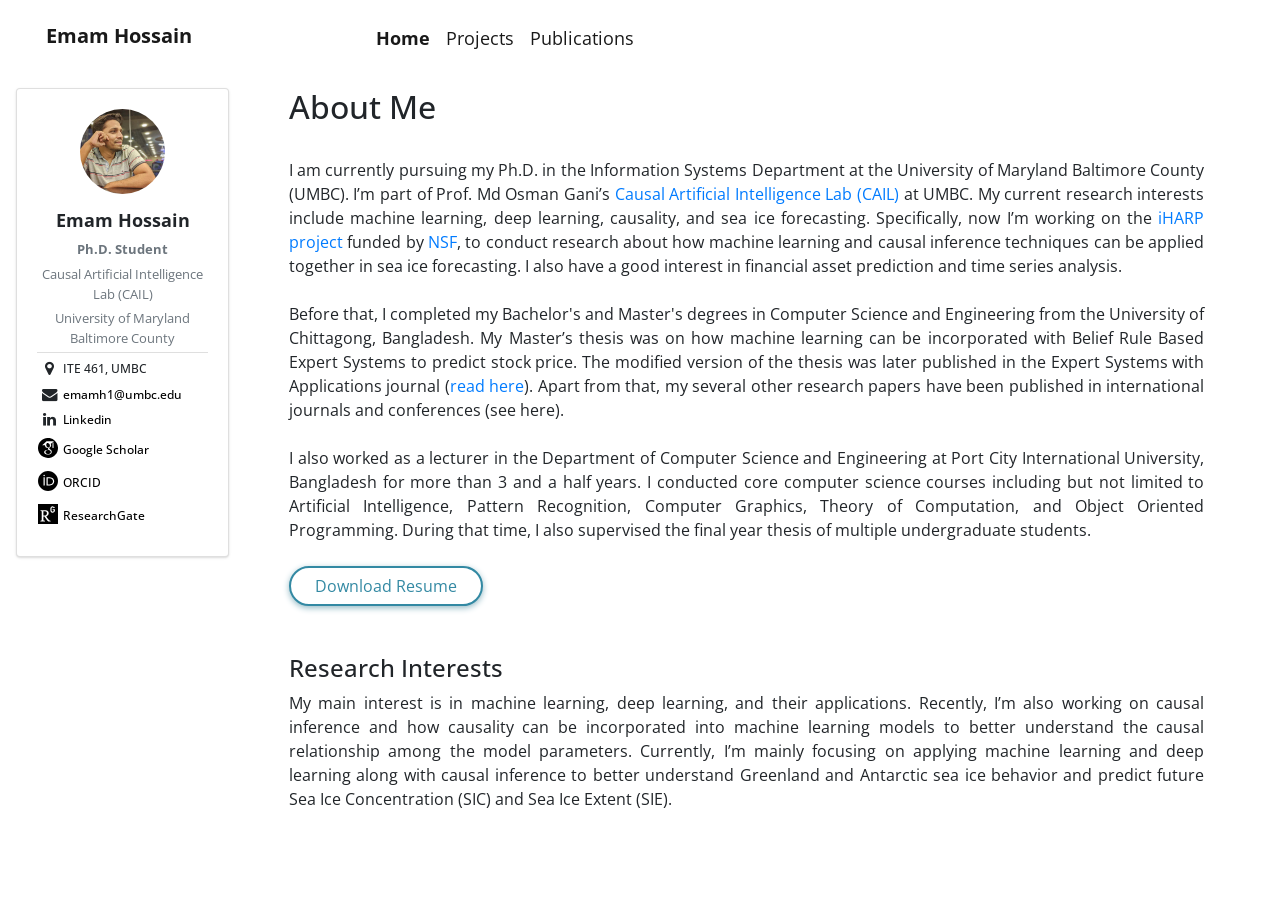
==== index.html @ f3b75d05 "Resume updated" ====
<!DOCTYPE html>
<html lang="en">
  <meta http-equiv="content-type" content="text/html;charset=UTF-8" />
  <head>
    <title>Home | Emam Hossain</title>
    <meta http-equiv="Content-Type" content="text/html; charset=UTF-8">
	<meta name="title" content="Profile of Emam Hossain">
	<meta name="description" content="Ph.D. Student at University of Maryland Baltimore County">
    <meta name="keywords" content="Emam, Hossain, Fahad">
    <meta content="width=device-width, initial-scale=1.0, maximum-scale=1.0, user-scalable=0" name="viewport">
	<meta property="og:title"              content="Home | Portfolio of Emam Hossain" />
	<meta property="og:description"        content="Ph.D. Student at University of Maryland Baltimore County" />
	<meta property="og:image"              content="./img/fahad.jpg" />
	<link href="./img/fahad.jpg" rel="icon">
	<link href="./img/fahad.jpg" rel="apple-touch-icon">
    <meta name="viewport" content="width=device-width">
	<link href="https://fonts.googleapis.com/css?family=Open+Sans:300,300i,400,400i,600,600i,700,700i|Raleway:300,300i,400,400i,500,500i,600,600i,700,700i|Poppins:300,300i,400,400i,500,500i,600,600i,700,700i" rel="stylesheet">
	<link rel="stylesheet" href="https://cdnjs.cloudflare.com/ajax/libs/font-awesome/4.7.0/css/font-awesome.min.css">

	<style type="text/css">
        body {
          margin-top: 20px;
          color: #1a202c;
          text-align: left;
        }
		::-webkit-scrollbar{width:6px}::-webkit-scrollbar-track{background:#f1f1f1}::-webkit-scrollbar-thumb{background:linear-gradient(to bottom,#08b38d,#3869a8);border-radius:3px}
        .main-body {
          /*padding: 8px;*/
        }
		*{
			font-family:'Open Sans', sans-serif;
		}
        .card {
          box-shadow: 0 1px 3px 0 rgba(0, 0, 0, .1), 0 1px 2px 0 rgba(0, 0, 0, .06);
        }

        .card {
          position: relative;
          display: flex;
          flex-direction: column;
          min-width: 0;
          word-wrap: break-word;
          background-color: #fff;
          background-clip: border-box;
          border: 0 solid rgba(0, 0, 0, .125);
          border-radius: .25rem;
        }

        .card-body {
          flex: 1 1 auto;
          min-height: 1px;
          padding: 1rem;
        }

        .gutters-sm {
          margin-right: -8px;
          margin-left: -8px;
        }

        .gutters-sm>.col,
        .gutters-sm>[class*=col-] {
          padding-right: 8px;
          padding-left: 8px;
        }

        .mb-3,
        .my-3 {
          margin-bottom: 1rem !important;
        }

        .bg-gray-300 {
          background-color: #e2e8f0;
        }

        .h-100 {
          height: 100% !important;
        }

        .shadow-none {
          box-shadow: none !important;
        }
		
		.avatar_image{
			width:50%;
		}
		.the_title{
			font-size:0.9em;
		}
		.list-group-item{
			padding: 0.4rem 0rem !important;
		}
		.linkedin_{
			margin-left:-5px;
		}
		.e_description{
			width:90%;
			margin-left:5%;
			text-align:justify;
		}
		.loader_holder{
			margin-top:100px;
			text-align:center;
		}
		.loader_holder img{
			width:140px;
			display:inline;
		}
		.navbar-light .navbar-nav .active>.nav-link, .navbar-light .navbar-nav .nav-link.active, .navbar-light .navbar-nav .nav-link.show, .navbar-light .navbar-nav .show>.nav-link{
			font-size:1.15em;
		}
		.hidden_content{
			display:none;
		}
		
		.e_title{
			font-size:1.34em;
			text-align:center;
			margin-top:12px;
		}
		.e_position{
			color:rgb(150,150,150);
			font-size:1.08em;
			text-align:center;
			margin-top:5px;
		}
		.e_place{
			font-size:1.12em;
			text-align:center;
			margin-top:5px;
		}
		#header{
			box-shadow:1px 0px 5px 0px #b7bfca;
			background:white;
		}
		.er_title{
			font-size:1.26em;
			font-weight:bold;
		}
		.point_title{
			font-size:1.8em !important;
		}
		.er_description{
			color:black;
			text-align:justify;
			margin-top:20px;
		}
		.pub_title{
			font-size:1.25em;
		}	
		.pub_description{
			font-size:1.05em;
			text-align:justify;
		}
		.is_bold{
			font-weight:bold;
		}
		#top_menu{
			background:white;
			padding-top:8px;
			z-index:99999;
		}
		#main_card_parent{
			padding:0px 16px;
		}
		.h5, h5{
			font-size:1.1rem !important;
		}
		.h6, h6{
			font-size:0.78rem !important;
		}
		.the_title {
			font-size:0.84em;
		}
		.download_button{
			color: #3389a3;
			background: white;
			border-radius: 20px !important;
			border: solid 2px #3389a3 !important;
			padding: 6px 24px !important;
			box-shadow: 0px 2px 6px 0px #94bac5 !important;
		}
		ol>li{
			font-size:1.06em;
			padding-left:20px;
		}
		ol>li::marker{
			font-size:1.2em;
			font-weight:bold;
		}
		ol>li a{
			font-style:italic;
		}
		/*
			screen
		*/
		@media only screen and (min-width: 992px) {
			.changable{
				width:1px;
				overflow-x:hidden;
				opacity:0;
			}
		}
		@media only screen and (max-width: 991px) {
			.bg_light{
				background-color: #f8f9fa !important;
			}
			.left_menu{
				display:none;
			}	
			.loader_holder{
				margin-top:10px;
			}
			.top_menu{
				z-index:1;
			}
		}
      </style>
	  <link rel="stylesheet" href="https://cdn.jsdelivr.net/npm/bootstrap@4.1.3/dist/css/bootstrap.min.css" integrity="sha384-MCw98/SFnGE8fJT3GXwEOngsV7Zt27NXFoaoApmYm81iuXoPkFOJwJ8ERdknLPMO" crossorigin="anonymous">
      <script src="https://cdn.jsdelivr.net/npm/bootstrap@4.1.3/dist/js/bootstrap.min.js" integrity="sha384-ChfqqxuZUCnJSK3+MXmPNIyE6ZbWh2IMqE241rYiqJxyMiZ6OW/JmZQ5stwEULTy" crossorigin="anonymous"></script>
  </head>
  <body>
    <div id="snippetContent">
      <div class="container-fluid">
        <div class="main-body">
			<div id="top_menu" class="row">
				<div class="col-lg-3 col-md-12 col-sm-12 left_menu">
					<nav class="navbar navbar-expand-lg navbar-light bg_light">
						<div class="container-fluid">
							<a class="navbar-brand menu_link" data-link="home" href="/"><strong>Emam Hossain</strong></a>
						</div>
					</nav>
				</div>
				<div class="col-lg-9 col-md-12 col-sm-12">
					<nav class="navbar navbar-expand-lg navbar-light bg_light">
					  <a class="navbar-brand changable menu_link" data-link="home" href="/" style="font-weight:bold;">Emam Hossain</a>
					  <button id="menu_button" class="navbar-toggler" type="button" data-toggle="collapse" data-target="#navbarNavAltMarkup" aria-controls="navbarNavAltMarkup" aria-expanded="false" aria-label="Toggle navigation">
						<span class="navbar-toggler-icon"></span>
					  </button>
					  <div class="collapse navbar-collapse" id="navbarNavAltMarkup">
						<div class="navbar-nav">
						  <a class="nav-item nav-link active menu_link home_menu" data-link="home" href="/">Home <span class="sr-only">(current)</span></a>
						  <a class="nav-item nav-link active menu_link research_menu" data-link="projects" href="./projects">Projects</a>
						  <a class="nav-item nav-link active menu_link publication_menu" data-link="publications" href="./publications">Publications</a>
						</div>
					  </div>
					</nav>
				</div>
			</div>
			<div id="extra_menu" class="row gutters-sm">
				<div class="col-lg-12 col-md-12 col-sm-12">
					<br/>
				</div>
			</div>
          <div class="row gutters-sm">
            <div id="main_card_parent" class="col-lg-2 col-md-4 col-sm-12">
              <div id="main_card" class="card">
                <div class="card-body">
                  <div class="d-flex flex-column align-items-center text-center">
                    <img src="./img/fahad.jpg" alt="Admin" class="avatar_image rounded-circle">
                    <div class="mt-3">
                      <h5 style="font-weight:bold;">Emam Hossain</h5>
                      <p class="text-secondary mb-1 the_title" style="font-weight:bold;">Ph.D. Student</p>
                      <p class="text-secondary mb-1 the_title">Causal Artificial Intelligence Lab (CAIL)</p>
                      <p class="text-secondary mb-1 the_title">University of Maryland Baltimore County</</p>
                    </div>
                  </div>
				  <ul class="list-group list-group-flush">
                  <li class="list-group-item d-flex justify-content-between align-items-center flex-wrap">
                    <h6 class="mb-0">
						<table style="width:100%;">
							<tbody>
								<tr>
									<td style="text-align:center;">
										<i class="fa fa-map-marker" style="font-size: 1.24em;margin-left: 2px"></i> 
									</td>
									<td style="padding-left:4px;">
										ITE 461, UMBC
									</td>
								</tr>
								<tr>
									<td style="text-align:center;padding-top:8px;">
										<i class="fa fa-envelope" style="font-size: 1.24em;margin-left: 2px"></i> 
									</td>
									<td style="padding-left:4px;padding-top:8px;">
										<a href="mailto:emamh1@umbc.edu" target="_blank" style="color:black;margin:0px;padding:0px;">
											emamh1@umbc.edu
										</a>
									</td>
								</tr>
								<tr>
									<td style="text-align:center;padding-top:8px;">
										<i class="fa fa-linkedin" style="font-size: 1.24em;margin-left: 2px"></i> 
									</td>
									<td style="padding-left:4px;padding-top:8px;">
										<a href="https://www.linkedin.com/in/hossainemam" target="_blank" style="color:black;margin:0px;padding:0px;">
											Linkedin
										</a>
									</td>
								</tr>
								<tr>
									<td style="text-align:center;padding-top:8px;">
										<svg version="1.0" xmlns="http://www.w3.org/2000/svg"
										 width="20px" height="20px" viewBox="0 0 2071.000000 2071.000000"
										 preserveAspectRatio="xMidYMid meet">
										<g transform="translate(0.000000,2071.000000) scale(0.100000,-0.100000)"
										fill="#000000" stroke="none">
										<path d="M9755 20699 c-2377 -147 -4522 -1038 -6305 -2617 -212 -188 -634
										-610 -822 -822 -1592 -1798 -2489 -3975 -2619 -6358 -15 -285 -6 -1091 15
										-1347 54 -634 141 -1164 286 -1743 713 -2839 2627 -5266 5235 -6634 1822 -956
										3881 -1342 5955 -1117 1540 167 3035 688 4360 1518 458 287 908 624 1350 1010
										200 174 737 711 911 911 632 723 1106 1430 1519 2265 230 466 383 835 540
										1305 447 1336 614 2751 494 4180 -223 2670 -1491 5159 -3534 6935 -1214 1056
										-2686 1824 -4242 2215 -579 145 -1105 232 -1743 286 -220 19 -1169 28 -1400
										13z m6765 -3453 c0 -2 -96 -91 -212 -197 -299 -273 -529 -504 -556 -559 -44
										-92 -51 -258 -21 -504 13 -105 19 -124 96 -291 82 -177 158 -403 184 -553 28
										-154 29 -446 4 -732 -25 -280 -24 -592 3 -965 56 -765 76 -1308 76 -2090 1
										-614 -1 -676 -17 -748 -37 -155 -112 -263 -216 -310 -58 -26 -181 -32 -384
										-19 -188 13 -235 33 -303 125 -78 105 -132 229 -149 341 -39 244 -37 1043 4
										1796 44 801 53 1071 61 1805 11 975 6 939 159 1258 111 229 124 269 129 399 3
										89 1 119 -17 176 -11 38 -27 75 -35 81 -14 11 -234 -153 -1281 -957 -689 -529
										-755 -584 -788 -655 -22 -45 -22 -137 -1 -207 8 -29 47 -125 86 -214 185 -424
										246 -679 255 -1073 6 -237 -4 -372 -38 -553 -46 -236 -155 -496 -286 -680
										-133 -185 -398 -437 -712 -674 -396 -301 -578 -490 -694 -721 -87 -175 -117
										-394 -82 -601 20 -117 39 -172 91 -274 60 -116 115 -181 290 -346 133 -125
										166 -150 314 -239 473 -284 763 -509 1023 -793 573 -626 803 -1388 666 -2210
										-153 -920 -798 -1635 -1884 -2087 -462 -192 -1014 -337 -1550 -405 -154 -20
										-199 -22 -480 -17 -1422 27 -2604 394 -3239 1007 -394 381 -588 803 -626 1360
										-58 876 421 1567 1422 2050 699 336 1627 562 2688 655 96 8 205 15 242 15 37
										0 69 3 72 8 2 4 -25 43 -62 87 -324 394 -443 873 -341 1367 17 83 56 212 94
										310 6 15 -2 16 -82 11 -107 -7 -489 12 -657 33 -537 65 -1005 225 -1366 467
										-152 102 -238 174 -381 316 -248 249 -418 506 -554 840 -135 332 -225 760
										-225 1072 l0 89 -1450 2 -1450 3 2262 2003 2262 2002 3828 0 c2105 0 3828 -2
										3828 -4z"/>
										<path d="M9835 15513 c-225 -29 -458 -123 -635 -257 -523 -393 -761 -1181
										-619 -2046 180 -1094 923 -2062 1803 -2352 305 -100 646 -106 921 -16 561 183
										937 718 1026 1463 15 127 15 458 0 595 -72 645 -328 1256 -737 1755 -100 123
										-319 338 -434 427 -298 230 -618 375 -935 423 -90 13 -312 18 -390 8z"/>
										<path d="M10065 8219 c-527 -47 -1044 -221 -1447 -488 -455 -302 -749 -703
										-847 -1153 -248 -1147 805 -2239 2359 -2444 163 -21 613 -30 780 -15 348 32
										655 102 945 217 799 317 1316 905 1396 1584 15 132 6 351 -20 482 -180 894
										-1113 1621 -2301 1792 -246 35 -619 46 -865 25z"/>
										</g>
										</svg>
 
									</td>
									<td style="padding-left:4px;padding-top:8px;">
										<a href="https://scholar.google.com/citations?user=ZDVEJJMAAAAJ&hl=en" target="_blank" style="color:black;margin:0px;padding:0px;">
											Google Scholar
										</a>
									</td>
								</tr>
								<tr>
									<td style="text-align:center;padding-top:8px;">
										<svg version="1.1" id="Layer_1" xmlns="http://www.w3.org/2000/svg" xmlns:xlink="http://www.w3.org/1999/xlink" x="0px" y="0px"
											 viewBox="0 0 256 256" style="enable-background:new 0 0 256 256;" xml:space="preserve">
										<style type="text/css">
											.st0{fill:#000000;}
											.st1{fill:#FFFFFF;}
										</style>
										<path class="st0" d="M256,128c0,70.7-57.3,128-128,128C57.3,256,0,198.7,0,128C0,57.3,57.3,0,128,0C198.7,0,256,57.3,256,128z"/>
										<g>
											<path class="st1" d="M86.3,186.2H70.9V79.1h15.4v48.4V186.2z"/>
											<path class="st1" d="M108.9,79.1h41.6c39.6,0,57,28.3,57,53.6c0,27.5-21.5,53.6-56.8,53.6h-41.8V79.1z M124.3,172.4h24.5
												c34.9,0,42.9-26.5,42.9-39.7c0-21.5-13.7-39.7-43.7-39.7h-23.7V172.4z"/>
											<path class="st1" d="M88.7,56.8c0,5.5-4.5,10.1-10.1,10.1c-5.6,0-10.1-4.6-10.1-10.1c0-5.6,4.5-10.1,10.1-10.1
												C84.2,46.7,88.7,51.3,88.7,56.8z"/>
										</g>
										</svg>
									</td>
									<td style="padding-left:4px;padding-top:8px;">
										<a href="https://orcid.org/0000-0002-6422-1895" target="_blank" style="color:black;margin:0px;padding:0px;">
											ORCID
										</a>
									</td>
								</tr>
								<tr>
									<td style="text-align:center;padding-top:8px;">
										<svg version="1.0" xmlns="http://www.w3.org/2000/svg"
										 width="20px" height="20px" viewBox="0 0 800.000000 800.000000"
										 preserveAspectRatio="xMidYMid meet">

										<g transform="translate(0.000000,800.000000) scale(0.100000,-0.100000)"
										fill="#000000" stroke="none">
										<path d="M0 4000 l0 -4000 4000 0 4000 0 0 4000 0 4000 -4000 0 -4000 0 0
										-4000z m5997 3050 c171 -23 322 -80 442 -167 105 -76 245 -255 274 -349 13
										-41 -9 -78 -56 -99 -18 -7 -53 -23 -78 -34 -85 -37 -164 -64 -202 -68 -44 -6
										-58 7 -110 97 -85 150 -212 220 -401 220 -108 0 -152 -12 -234 -63 -104 -65
										-174 -171 -203 -307 -20 -94 -20 -897 0 -990 22 -101 61 -179 118 -232 47 -44
										125 -88 155 -88 8 0 20 -6 26 -12 17 -17 259 -18 293 -2 13 7 49 24 80 38 68
										31 132 98 164 169 31 67 65 225 65 299 l0 58 -207 0 c-224 1 -233 3 -253 54
										-5 15 -10 86 -10 157 l0 131 29 29 29 29 399 0 c219 0 408 -3 421 -6 45 -12
										52 -47 52 -257 0 -340 -32 -533 -115 -702 -86 -175 -254 -323 -430 -380 -28
										-9 -59 -20 -70 -24 -87 -37 -406 -50 -530 -22 -319 72 -538 273 -633 581 -46
										150 -57 280 -57 670 0 354 5 441 37 595 30 148 112 310 210 416 180 193 501
										298 795 259z m-2852 -1518 c235 -36 420 -98 594 -201 301 -179 466 -430 526
										-801 85 -531 -226 -1090 -756 -1356 -37 -19 -74 -34 -83 -34 -9 0 -16 -4 -16
										-10 0 -5 -8 -10 -18 -10 -28 0 -72 -23 -72 -38 0 -16 27 -65 129 -234 45 -75
										266 -411 288 -438 7 -8 27 -36 45 -62 202 -288 456 -598 623 -761 129 -127
										352 -267 425 -267 10 0 21 -4 24 -9 3 -5 38 -12 77 -16 58 -6 74 -12 95 -33
										22 -24 24 -35 24 -119 0 -81 -3 -95 -22 -117 -24 -27 -94 -50 -203 -68 -69
										-11 -366 -3 -410 11 -16 5 -68 19 -114 31 -46 11 -100 28 -120 37 -247 111
										-338 176 -491 353 -30 35 -60 68 -65 74 -14 15 -156 201 -175 230 -8 12 -29
										40 -46 62 -51 64 -349 512 -429 645 -163 270 -270 450 -305 512 l-44 77 -141
										0 c-78 0 -183 3 -233 6 l-92 7 0 -661 c0 -714 3 -759 54 -859 28 -55 84 -100
										143 -113 34 -8 182 -30 333 -50 113 -14 119 -24 120 -166 0 -103 -2 -112 -23
										-132 l-23 -22 -530 11 c-360 7 -639 8 -874 1 l-345 -10 -28 26 c-26 25 -27 29
										-27 134 0 94 3 111 20 128 11 11 30 22 42 24 13 3 64 12 113 21 206 38 228 45
										277 88 39 34 74 111 88 192 17 105 9 3301 -9 3368 -16 61 -67 136 -108 158
										-37 21 -92 38 -153 49 -184 32 -226 43 -253 68 -26 25 -27 29 -27 127 0 94 2
										103 24 124 l24 23 518 -1 c286 0 551 4 589 8 99 12 955 6 1040 -7z"/>
										<path d="M2198 5123 l-48 -4 0 -839 c0 -660 3 -841 13 -847 22 -14 573 -17
										662 -3 272 43 496 182 619 385 93 153 133 332 123 546 -12 239 -77 401 -216
										539 -124 122 -288 194 -506 220 -68 8 -551 10 -647 3z"/>
										</g>
										</svg>

									</td>
									<td style="padding-left:4px;padding-top:8px;">
										<a href="https://www.researchgate.net/profile/Emam-Hossain-2" target="_blank" style="color:black;margin:0px;padding:0px;">
											ResearchGate
										</a>
									</td>
								</tr>
							</tbody>
						</table>
                    </h6>
                  </li>
                </ul>
                </div>
              </div>
            </div>
            <div class="col-lg-10 col-md-8 col-sm-12 content_holder">
				<div class="e_description">
					<div class="container" data-aos="fade-up">
						<div class="section-title">
							<h2>About Me</h2>
						</div>
						<br/>
						I am currently pursuing my Ph.D. in the Information Systems Department at the University of Maryland Baltimore County (UMBC). I’m part of Prof. Md Osman Gani’s <a href="https://mogani.umbc.edu" target="_blank">Causal Artificial Intelligence Lab (CAIL)</a> at UMBC. My current research interests include machine learning, deep learning, causality, and sea ice forecasting. Specifically, now I’m working on the <a href="https://www.nsf.gov/awardsearch/showAward?AWD_ID=2118285&HistoricalAwards=false" target="_blanl">iHARP project</a> funded by <a href="https://www.nsf.gov" target="_blank">NSF</a>, to conduct research about how machine learning and causal inference techniques can be applied together in sea ice forecasting. I also have a good interest in financial asset prediction and time series analysis.
						<br/><br/>
						Before that, I completed my Bachelor's and Master's degrees in Computer Science and Engineering from the University of Chittagong, Bangladesh. My Master’s thesis was on how machine learning can be incorporated with Belief Rule Based Expert Systems to predict stock price. The modified version of the thesis was later published in the Expert Systems with Applications journal (<a href="https://www.sciencedirect.com/science/article/abs/pii/S0957417422009940" target="_blank">read here</a>). Apart from that, my several other research papers have been published in international journals and conferences (see here).
						<br/><br/>
						I also worked as a lecturer in the Department of Computer Science and Engineering at Port City International University, Bangladesh for more than 3 and a half years. I conducted core computer science courses including but not limited to Artificial Intelligence, Pattern Recognition, Computer Graphics, Theory of Computation, and Object Oriented Programming. During that time, I also supervised the final year thesis of multiple undergraduate students.
						<br/><br/>
						<a href="https://drive.google.com/file/d/18T0Ty3YibmUXhwrYQM8h_Vuo-JE0-Nkl/view?usp=drive_link" target="_blank">
							<button class="btn download_button">
								Download Resume
							</button>
						</a>
						<br/><br/><br/>
						<div class="section-title">
							<h4>Research Interests</h4>
						</div>
						My main interest is in machine learning, deep learning, and their applications. Recently, I’m also working on causal inference and how causality can be incorporated into machine learning models to better understand the causal relationship among the model parameters. Currently, I’m mainly focusing on applying machine learning and deep learning along with causal inference to better understand Greenland and Antarctic sea ice behavior and predict future Sea Ice Concentration (SIC) and Sea Ice Extent (SIE).
					</div>
					<br/><br/>
					</div>
            </div>
          </div>
        </div>
      </div>
    </div>
	<div id="projects" class="hidden_content">
		<div class="e_description">
			<div class="section-title">
				<h2>Projects</h2>
			</div>
			<br/>
			<div class="section-title">
				<h4>Current Projects</h4>
			</div>
			<a href="https://iharp.umbc.edu" target="_blank">NSF iHARP</a> (May 2022 - Present):<br/>
			By carefully combining data science and polar research to encourage physics-informed, data-driven discoveries, the iHARP project focuses on increasing our knowledge of the response of polar areas to climate change and its worldwide consequences.
			iHARP project brought together domain experts from earth science, geology, environmental science, oceanic science, computer science, machine learning, and data science. As a part of the computer science and machine learning community, I’m mainly working on building predictive models based on machine learning and deep learning techniques. Later to improve these predictive models by incorporating causal inference with machine learning to understand the causal structure of the underlying model. This causal structure will help us to determine which parameters have a direct causal effect on sea ice melting and therefore, sea level rise.
			<br/><br/><br/>
			<div class="section-title">
				<h4>Previous Project</h4>
			</div>
			<a href="https://www.nsf.gov/awardsearch/showAward?AWD_ID=1956229&HistoricalAwards=false" target="_blank">NSF Caching-as-a-Service</a> (August 2021 - May 2022):<br/>
			High-performance, scalable computing system designers have consistently used caching, but since it has been implemented in so many different ways, it may be challenging to standardize and scale in cloud systems. This project develops generalized Caching-as-a-Service (CaaS), elevating the usage of caching in cloud-scale storage systems. A wide range of applications that function in both private and public clouds are supported by the CaaS project. The CaaS project uses use cases from the Cloud, Big Data, and Deep Learning computing paradigms to demonstrate these advances.
			<br/><br/>
			Specifically, I worked on identifying different cache workload types (LRU-friendly, LFU-friendly, Scan, and Churn) directly from the trace request sequence. I used FIU’s home trace data from <a href="http://iotta.snia.org/traces/block-io/414" target="_blank">SNIA</a> and developed several machine learning techniques that can successfully identify the abovementioned workload types.
			<br/><br/><br/>
		</div>
	</div>
    <script src="./js/main.js" type="text/javascript"></script>
	<script src="https://code.jquery.com/jquery-3.6.0.min.js"></script>
	<script>
		
		$(document).ready(function(){
			
			function setContent(pageName){
				$(".menu_link").removeClass("is_bold");
				
				if(pageName.toLowerCase().indexOf("projects")!=-1){
					//$(".content_holder").html($("#projects").html());
					$(".research_menu").addClass("is_bold");
					//window.history.pushState(null,null,"/projects");
				}else if(pageName.toLowerCase().indexOf("publications")!=-1){
					//$(".content_holder").html($("#publications").html());
					$(".publication_menu").addClass("is_bold");
					//window.history.pushState(null,null,"/publications");
				}else{
					//$(".content_holder").html($("#home").html());
					$(".home_menu").addClass("is_bold");
					//window.history.pushState(null,null,"./");
				}
			}
			
			function setFixed(){
				
				$("#top_menu").css({
					"position":"relative",
					"width":"auto"
				});
				
				var top_menu_height = $("#top_menu").outerHeight();
				
				$("#top_menu").css({
					"position":"fixed",
					"width":"100%"
				});
				
				$("#extra_menu").height(top_menu_height+20);
				
				if(window.innerWidth>991){
					
					$("#main_card").css({
						"width":"100%",
						"position":"relative",
						"top":"0px"
					});
					$("#main_card").css({
						"width":$("#main_card_parent").innerWidth(),
						"position":"fixed",
						"top":$("#main_card").offset().top
					});
				}else{
					$("#main_card").css({
						"width":"100%",
						"position":"relative",
						"top":"0px"
					});
				}
			}
			
			var the_page =  $.trim(window.location.pathname);
			setContent(the_page);
			
			setFixed();
			
			$("body, html").animate({
				"scrollTop":0
			});
			
			$(window).resize(function(){
				setFixed();
			});
			
			$(".menu_link").click(function(e){
				//e.preventDefault();
				the_page = $.trim($(this).data("link"));
				//setContent(the_page);
				if(window.innerWidth<=991){
					if(the_page.toLowerCase().indexOf("home")!=-1){
						$("body, html").animate({
							"scrollTop":0
						});
					}else{
						$("body, html").animate({
							//"scrollTop":$(".content_holder").offset().top-$("#extra_menu").outerHeight()-20
						});
					}
				}
			});
			
			$("#menu_button").click(function(){
				$("#navbarNavAltMarkup").slideToggle();
			});
			
		});
	
	</script>
  </body>
</html>
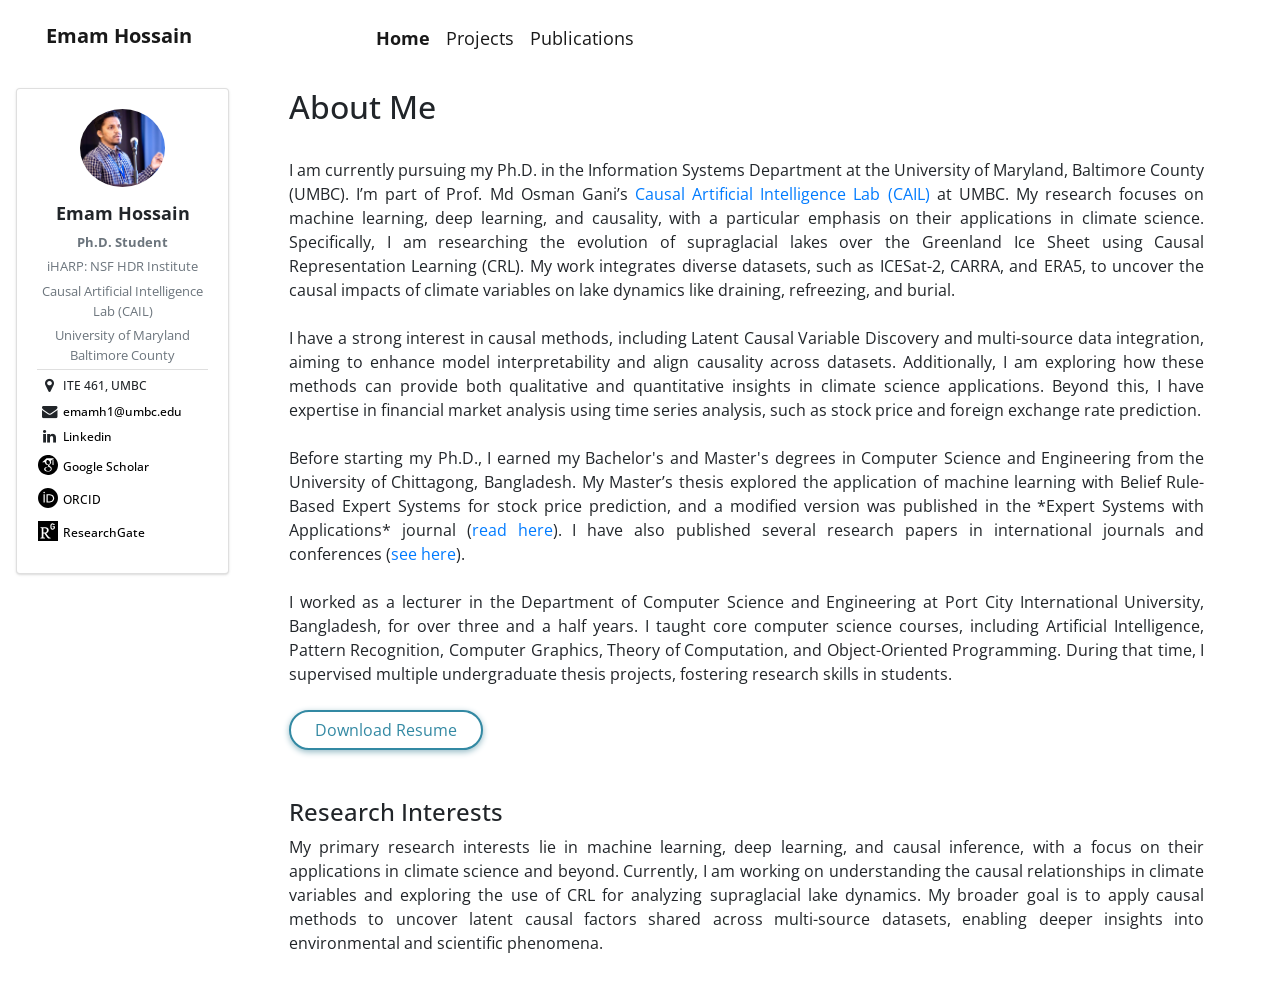
==== commit 80f83642: "Updated about me" ====
--- a/index.html
+++ b/index.html
@@ -2,13 +2,13 @@
 <html lang="en">
   <meta http-equiv="content-type" content="text/html;charset=UTF-8" />
   <head>
-    <title>Home | Emam Hossain</title>
+    <title>Welcome | Emam Hossain</title>
     <meta http-equiv="Content-Type" content="text/html; charset=UTF-8">
 	<meta name="title" content="Profile of Emam Hossain">
 	<meta name="description" content="Ph.D. Student at University of Maryland Baltimore County">
     <meta name="keywords" content="Emam, Hossain, Fahad">
     <meta content="width=device-width, initial-scale=1.0, maximum-scale=1.0, user-scalable=0" name="viewport">
-	<meta property="og:title"              content="Home | Portfolio of Emam Hossain" />
+	<meta property="og:title"              content="Welcome | Portfolio of Emam Hossain" />
 	<meta property="og:description"        content="Ph.D. Student at University of Maryland Baltimore County" />
 	<meta property="og:image"              content="./img/fahad.jpg" />
 	<link href="./img/fahad.jpg" rel="icon">
@@ -260,6 +260,7 @@
                     <div class="mt-3">
                       <h5 style="font-weight:bold;">Emam Hossain</h5>
                       <p class="text-secondary mb-1 the_title" style="font-weight:bold;">Ph.D. Student</p>
+                      <p class="text-secondary mb-1 the_title">iHARP: NSF HDR Institute</p>			    
                       <p class="text-secondary mb-1 the_title">Causal Artificial Intelligence Lab (CAIL)</p>
                       <p class="text-secondary mb-1 the_title">University of Maryland Baltimore County</</p>
                     </div>
@@ -431,7 +432,7 @@
             </div>
             <div class="col-lg-10 col-md-8 col-sm-12 content_holder">
 				<div class="e_description">
-					<div class="container" data-aos="fade-up">
+<!-- 					<div class="container" data-aos="fade-up">
 						<div class="section-title">
 							<h2>About Me</h2>
 						</div>
@@ -452,7 +453,37 @@
 							<h4>Research Interests</h4>
 						</div>
 						My main interest is in machine learning, deep learning, and their applications. Recently, I’m also working on causal inference and how causality can be incorporated into machine learning models to better understand the causal relationship among the model parameters. Currently, I’m mainly focusing on applying machine learning and deep learning along with causal inference to better understand Greenland and Antarctic sea ice behavior and predict future Sea Ice Concentration (SIC) and Sea Ice Extent (SIE).
+					</div> -->
+
+					<div class="container" data-aos="fade-up">
+					    <div class="section-title">
+					        <h2>About Me</h2>
+					    </div>
+					    <br/>
+					    I am currently pursuing my Ph.D. in the Information Systems Department at the University of Maryland, Baltimore County (UMBC). I’m part of Prof. Md Osman Gani’s <a href="https://mogani.umbc.edu" target="_blank">Causal Artificial Intelligence Lab (CAIL)</a> at UMBC. My research focuses on machine learning, deep learning, and causality, with a particular emphasis on their applications in climate science. Specifically, I am researching the evolution of supraglacial lakes over the Greenland Ice Sheet using Causal Representation Learning (CRL). My work integrates diverse datasets, such as ICESat-2, CARRA, and ERA5, to uncover the causal impacts of climate variables on lake dynamics like draining, refreezing, and burial.
+					
+					    <br/><br/>
+					    I have a strong interest in causal methods, including Latent Causal Variable Discovery and multi-source data integration, aiming to enhance model interpretability and align causality across datasets. Additionally, I am exploring how these methods can provide both qualitative and quantitative insights in climate science applications. Beyond this, I have expertise in financial market analysis using time series analysis, such as stock price and foreign exchange rate prediction.
+					
+					    <br/><br/>
+					    Before starting my Ph.D., I earned my Bachelor's and Master's degrees in Computer Science and Engineering from the University of Chittagong, Bangladesh. My Master’s thesis explored the application of machine learning with Belief Rule-Based Expert Systems for stock price prediction, and a modified version was published in the *Expert Systems with Applications* journal (<a href="https://www.sciencedirect.com/science/article/abs/pii/S0957417422009940" target="_blank">read here</a>). I have also published several research papers in international journals and conferences (<a href="your-publications-link-here" target="_blank">see here</a>).
+					
+					    <br/><br/>
+					    I worked as a lecturer in the Department of Computer Science and Engineering at Port City International University, Bangladesh, for over three and a half years. I taught core computer science courses, including Artificial Intelligence, Pattern Recognition, Computer Graphics, Theory of Computation, and Object-Oriented Programming. During that time, I supervised multiple undergraduate thesis projects, fostering research skills in students.
+					
+					    <br/><br/>
+					    <a href="https://drive.google.com/file/d/18T0Ty3YibmUXhwrYQM8h_Vuo-JE0-Nkl/view?usp=drive_link" target="_blank">
+					        <button class="btn download_button">
+					            Download Resume
+					        </button>
+					    </a>
+					    <br/><br/><br/>
+					    <div class="section-title">
+					        <h4>Research Interests</h4>
+					    </div>
+					    My primary research interests lie in machine learning, deep learning, and causal inference, with a focus on their applications in climate science and beyond. Currently, I am working on understanding the causal relationships in climate variables and exploring the use of CRL for analyzing supraglacial lake dynamics. My broader goal is to apply causal methods to uncover latent causal factors shared across multi-source datasets, enabling deeper insights into environmental and scientific phenomena. 
 					</div>
+
 					<br/><br/>
 					</div>
             </div>
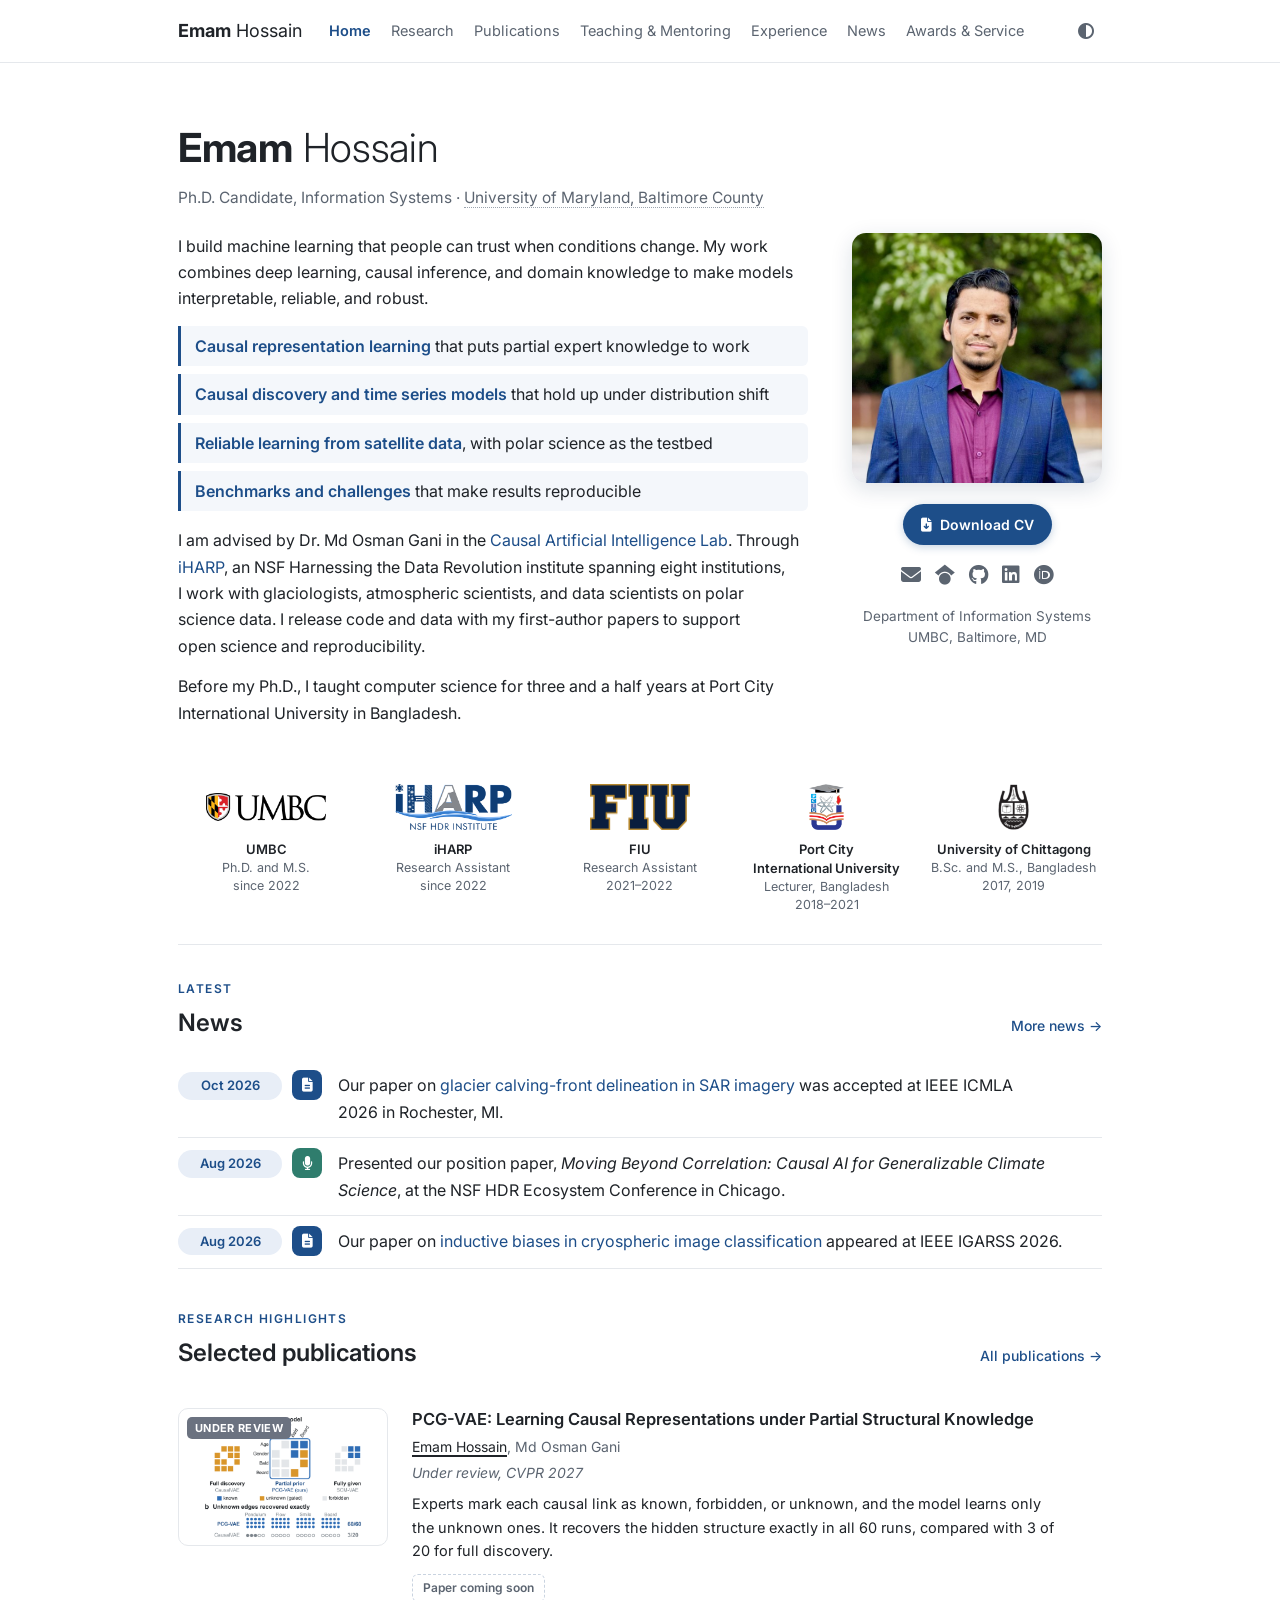
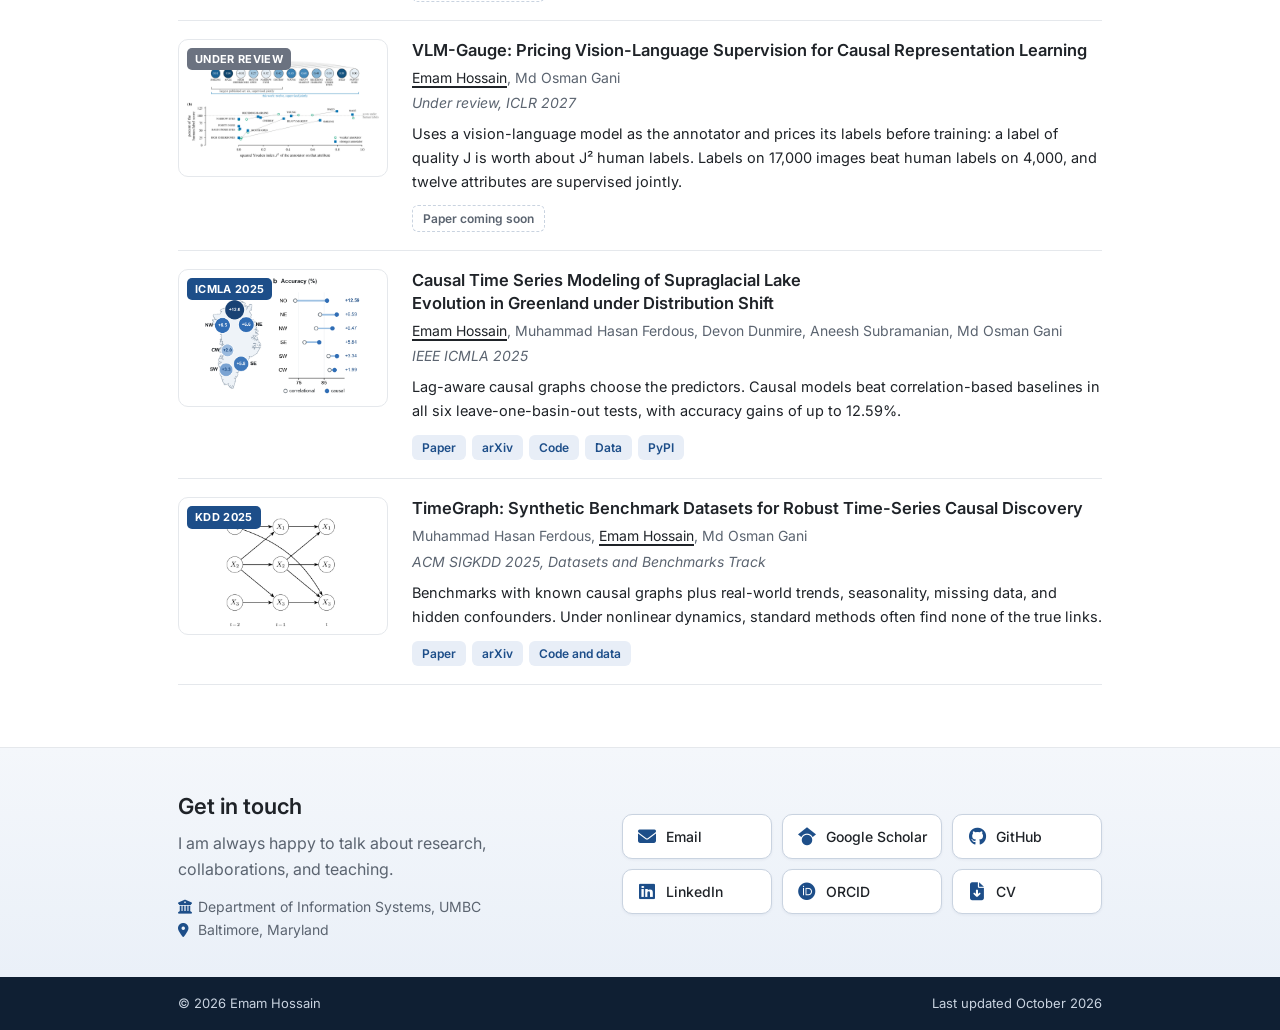
==== commit 9ab4071d: "Replace site with the redesigned academic website (October 2026) Seven pages (Home, Research, Public" ====
--- a/index.html
+++ b/index.html
@@ -1,616 +1,81 @@
-<!DOCTYPE html>
+<!doctype html>
+
 <html lang="en">
-  <meta http-equiv="content-type" content="text/html;charset=UTF-8" />
-  <head>
-    <title>Welcome | Emam Hossain</title>
-    <meta http-equiv="Content-Type" content="text/html; charset=UTF-8">
-	<meta name="title" content="Profile of Emam Hossain">
-	<meta name="description" content="Ph.D. Student at University of Maryland Baltimore County">
-    <meta name="keywords" content="Emam, Hossain, Fahad">
-    <meta content="width=device-width, initial-scale=1.0, maximum-scale=1.0, user-scalable=0" name="viewport">
-	<meta property="og:title"              content="Welcome | Portfolio of Emam Hossain" />
-	<meta property="og:description"        content="Ph.D. Student at University of Maryland Baltimore County" />
-	<meta property="og:image"              content="./img/fahad.jpg" />
-	<link href="./img/fahad.jpg" rel="icon">
-	<link href="./img/fahad.jpg" rel="apple-touch-icon">
-    <meta name="viewport" content="width=device-width">
-	<link href="https://fonts.googleapis.com/css?family=Open+Sans:300,300i,400,400i,600,600i,700,700i|Raleway:300,300i,400,400i,500,500i,600,600i,700,700i|Poppins:300,300i,400,400i,500,500i,600,600i,700,700i" rel="stylesheet">
-	<link rel="stylesheet" href="https://cdnjs.cloudflare.com/ajax/libs/font-awesome/4.7.0/css/font-awesome.min.css">
-
-	<style type="text/css">
-        body {
-          margin-top: 20px;
-          color: #1a202c;
-          text-align: left;
-        }
-		::-webkit-scrollbar{width:6px}::-webkit-scrollbar-track{background:#f1f1f1}::-webkit-scrollbar-thumb{background:linear-gradient(to bottom,#08b38d,#3869a8);border-radius:3px}
-        .main-body {
-          /*padding: 8px;*/
-        }
-		*{
-			font-family:'Open Sans', sans-serif;
-		}
-        .card {
-          box-shadow: 0 1px 3px 0 rgba(0, 0, 0, .1), 0 1px 2px 0 rgba(0, 0, 0, .06);
-        }
-
-        .card {
-          position: relative;
-          display: flex;
-          flex-direction: column;
-          min-width: 0;
-          word-wrap: break-word;
-          background-color: #fff;
-          background-clip: border-box;
-          border: 0 solid rgba(0, 0, 0, .125);
-          border-radius: .25rem;
-        }
-
-        .card-body {
-          flex: 1 1 auto;
-          min-height: 1px;
-          padding: 1rem;
-        }
-
-        .gutters-sm {
-          margin-right: -8px;
-          margin-left: -8px;
-        }
-
-        .gutters-sm>.col,
-        .gutters-sm>[class*=col-] {
-          padding-right: 8px;
-          padding-left: 8px;
-        }
-
-        .mb-3,
-        .my-3 {
-          margin-bottom: 1rem !important;
-        }
-
-        .bg-gray-300 {
-          background-color: #e2e8f0;
-        }
-
-        .h-100 {
-          height: 100% !important;
-        }
-
-        .shadow-none {
-          box-shadow: none !important;
-        }
-		
-		.avatar_image{
-			width:50%;
-		}
-		.the_title{
-			font-size:0.9em;
-		}
-		.list-group-item{
-			padding: 0.4rem 0rem !important;
-		}
-		.linkedin_{
-			margin-left:-5px;
-		}
-		.e_description{
-			width:90%;
-			margin-left:5%;
-			text-align:justify;
-		}
-		.loader_holder{
-			margin-top:100px;
-			text-align:center;
-		}
-		.loader_holder img{
-			width:140px;
-			display:inline;
-		}
-		.navbar-light .navbar-nav .active>.nav-link, .navbar-light .navbar-nav .nav-link.active, .navbar-light .navbar-nav .nav-link.show, .navbar-light .navbar-nav .show>.nav-link{
-			font-size:1.15em;
-		}
-		.hidden_content{
-			display:none;
-		}
-		
-		.e_title{
-			font-size:1.34em;
-			text-align:center;
-			margin-top:12px;
-		}
-		.e_position{
-			color:rgb(150,150,150);
-			font-size:1.08em;
-			text-align:center;
-			margin-top:5px;
-		}
-		.e_place{
-			font-size:1.12em;
-			text-align:center;
-			margin-top:5px;
-		}
-		#header{
-			box-shadow:1px 0px 5px 0px #b7bfca;
-			background:white;
-		}
-		.er_title{
-			font-size:1.26em;
-			font-weight:bold;
-		}
-		.point_title{
-			font-size:1.8em !important;
-		}
-		.er_description{
-			color:black;
-			text-align:justify;
-			margin-top:20px;
-		}
-		.pub_title{
-			font-size:1.25em;
-		}	
-		.pub_description{
-			font-size:1.05em;
-			text-align:justify;
-		}
-		.is_bold{
-			font-weight:bold;
-		}
-		#top_menu{
-			background:white;
-			padding-top:8px;
-			z-index:99999;
-		}
-		#main_card_parent{
-			padding:0px 16px;
-		}
-		.h5, h5{
-			font-size:1.1rem !important;
-		}
-		.h6, h6{
-			font-size:0.78rem !important;
-		}
-		.the_title {
-			font-size:0.84em;
-		}
-		.download_button{
-			color: #3389a3;
-			background: white;
-			border-radius: 20px !important;
-			border: solid 2px #3389a3 !important;
-			padding: 6px 24px !important;
-			box-shadow: 0px 2px 6px 0px #94bac5 !important;
-		}
-		ol>li{
-			font-size:1.06em;
-			padding-left:20px;
-		}
-		ol>li::marker{
-			font-size:1.2em;
-			font-weight:bold;
-		}
-		ol>li a{
-			font-style:italic;
-		}
-		/*
-			screen
-		*/
-		@media only screen and (min-width: 992px) {
-			.changable{
-				width:1px;
-				overflow-x:hidden;
-				opacity:0;
-			}
-		}
-		@media only screen and (max-width: 991px) {
-			.bg_light{
-				background-color: #f8f9fa !important;
-			}
-			.left_menu{
-				display:none;
-			}	
-			.loader_holder{
-				margin-top:10px;
-			}
-			.top_menu{
-				z-index:1;
-			}
-		}
-      </style>
-	  <link rel="stylesheet" href="https://cdn.jsdelivr.net/npm/bootstrap@4.1.3/dist/css/bootstrap.min.css" integrity="sha384-MCw98/SFnGE8fJT3GXwEOngsV7Zt27NXFoaoApmYm81iuXoPkFOJwJ8ERdknLPMO" crossorigin="anonymous">
-      <script src="https://cdn.jsdelivr.net/npm/bootstrap@4.1.3/dist/js/bootstrap.min.js" integrity="sha384-ChfqqxuZUCnJSK3+MXmPNIyE6ZbWh2IMqE241rYiqJxyMiZ6OW/JmZQ5stwEULTy" crossorigin="anonymous"></script>
-  </head>
-  <body>
-    <div id="snippetContent">
-      <div class="container-fluid">
-        <div class="main-body">
-			<div id="top_menu" class="row">
-				<div class="col-lg-3 col-md-12 col-sm-12 left_menu">
-					<nav class="navbar navbar-expand-lg navbar-light bg_light">
-						<div class="container-fluid">
-							<a class="navbar-brand menu_link" data-link="home" href="/"><strong>Emam Hossain</strong></a>
-						</div>
-					</nav>
-				</div>
-				<div class="col-lg-9 col-md-12 col-sm-12">
-					<nav class="navbar navbar-expand-lg navbar-light bg_light">
-					  <a class="navbar-brand changable menu_link" data-link="home" href="/" style="font-weight:bold;">Emam Hossain</a>
-					  <button id="menu_button" class="navbar-toggler" type="button" data-toggle="collapse" data-target="#navbarNavAltMarkup" aria-controls="navbarNavAltMarkup" aria-expanded="false" aria-label="Toggle navigation">
-						<span class="navbar-toggler-icon"></span>
-					  </button>
-					  <div class="collapse navbar-collapse" id="navbarNavAltMarkup">
-						<div class="navbar-nav">
-						  <a class="nav-item nav-link active menu_link home_menu" data-link="home" href="/">Home <span class="sr-only">(current)</span></a>
-						  <a class="nav-item nav-link active menu_link research_menu" data-link="projects" href="./projects">Projects</a>
-						  <a class="nav-item nav-link active menu_link publication_menu" data-link="publications" href="./publications">Publications</a>
-						</div>
-					  </div>
-					</nav>
-				</div>
-			</div>
-			<div id="extra_menu" class="row gutters-sm">
-				<div class="col-lg-12 col-md-12 col-sm-12">
-					<br/>
-				</div>
-			</div>
-          <div class="row gutters-sm">
-            <div id="main_card_parent" class="col-lg-2 col-md-4 col-sm-12">
-              <div id="main_card" class="card">
-                <div class="card-body">
-                  <div class="d-flex flex-column align-items-center text-center">
-                    <img src="./img/fahad.jpg" alt="Admin" class="avatar_image rounded-circle">
-                    <div class="mt-3">
-                      <h5 style="font-weight:bold;">Emam Hossain</h5>
-                      <p class="text-secondary mb-1 the_title" style="font-weight:bold;">Ph.D. Student</p>
-                      <p class="text-secondary mb-1 the_title">iHARP: NSF HDR Institute</p>			    
-                      <p class="text-secondary mb-1 the_title">Causal Artificial Intelligence Lab (CAIL)</p>
-                      <p class="text-secondary mb-1 the_title">University of Maryland Baltimore County</</p>
-                    </div>
-                  </div>
-				  <ul class="list-group list-group-flush">
-                  <li class="list-group-item d-flex justify-content-between align-items-center flex-wrap">
-                    <h6 class="mb-0">
-						<table style="width:100%;">
-							<tbody>
-								<tr>
-									<td style="text-align:center;">
-										<i class="fa fa-map-marker" style="font-size: 1.24em;margin-left: 2px"></i> 
-									</td>
-									<td style="padding-left:4px;">
-										ITE 461, UMBC
-									</td>
-								</tr>
-								<tr>
-									<td style="text-align:center;padding-top:8px;">
-										<i class="fa fa-envelope" style="font-size: 1.24em;margin-left: 2px"></i> 
-									</td>
-									<td style="padding-left:4px;padding-top:8px;">
-										<a href="mailto:emamh1@umbc.edu" target="_blank" style="color:black;margin:0px;padding:0px;">
-											emamh1@umbc.edu
-										</a>
-									</td>
-								</tr>
-								<tr>
-									<td style="text-align:center;padding-top:8px;">
-										<i class="fa fa-linkedin" style="font-size: 1.24em;margin-left: 2px"></i> 
-									</td>
-									<td style="padding-left:4px;padding-top:8px;">
-										<a href="https://www.linkedin.com/in/hossainemam" target="_blank" style="color:black;margin:0px;padding:0px;">
-											Linkedin
-										</a>
-									</td>
-								</tr>
-								<tr>
-									<td style="text-align:center;padding-top:8px;">
-										<svg version="1.0" xmlns="http://www.w3.org/2000/svg"
-										 width="20px" height="20px" viewBox="0 0 2071.000000 2071.000000"
-										 preserveAspectRatio="xMidYMid meet">
-										<g transform="translate(0.000000,2071.000000) scale(0.100000,-0.100000)"
-										fill="#000000" stroke="none">
-										<path d="M9755 20699 c-2377 -147 -4522 -1038 -6305 -2617 -212 -188 -634
-										-610 -822 -822 -1592 -1798 -2489 -3975 -2619 -6358 -15 -285 -6 -1091 15
-										-1347 54 -634 141 -1164 286 -1743 713 -2839 2627 -5266 5235 -6634 1822 -956
-										3881 -1342 5955 -1117 1540 167 3035 688 4360 1518 458 287 908 624 1350 1010
-										200 174 737 711 911 911 632 723 1106 1430 1519 2265 230 466 383 835 540
-										1305 447 1336 614 2751 494 4180 -223 2670 -1491 5159 -3534 6935 -1214 1056
-										-2686 1824 -4242 2215 -579 145 -1105 232 -1743 286 -220 19 -1169 28 -1400
-										13z m6765 -3453 c0 -2 -96 -91 -212 -197 -299 -273 -529 -504 -556 -559 -44
-										-92 -51 -258 -21 -504 13 -105 19 -124 96 -291 82 -177 158 -403 184 -553 28
-										-154 29 -446 4 -732 -25 -280 -24 -592 3 -965 56 -765 76 -1308 76 -2090 1
-										-614 -1 -676 -17 -748 -37 -155 -112 -263 -216 -310 -58 -26 -181 -32 -384
-										-19 -188 13 -235 33 -303 125 -78 105 -132 229 -149 341 -39 244 -37 1043 4
-										1796 44 801 53 1071 61 1805 11 975 6 939 159 1258 111 229 124 269 129 399 3
-										89 1 119 -17 176 -11 38 -27 75 -35 81 -14 11 -234 -153 -1281 -957 -689 -529
-										-755 -584 -788 -655 -22 -45 -22 -137 -1 -207 8 -29 47 -125 86 -214 185 -424
-										246 -679 255 -1073 6 -237 -4 -372 -38 -553 -46 -236 -155 -496 -286 -680
-										-133 -185 -398 -437 -712 -674 -396 -301 -578 -490 -694 -721 -87 -175 -117
-										-394 -82 -601 20 -117 39 -172 91 -274 60 -116 115 -181 290 -346 133 -125
-										166 -150 314 -239 473 -284 763 -509 1023 -793 573 -626 803 -1388 666 -2210
-										-153 -920 -798 -1635 -1884 -2087 -462 -192 -1014 -337 -1550 -405 -154 -20
-										-199 -22 -480 -17 -1422 27 -2604 394 -3239 1007 -394 381 -588 803 -626 1360
-										-58 876 421 1567 1422 2050 699 336 1627 562 2688 655 96 8 205 15 242 15 37
-										0 69 3 72 8 2 4 -25 43 -62 87 -324 394 -443 873 -341 1367 17 83 56 212 94
-										310 6 15 -2 16 -82 11 -107 -7 -489 12 -657 33 -537 65 -1005 225 -1366 467
-										-152 102 -238 174 -381 316 -248 249 -418 506 -554 840 -135 332 -225 760
-										-225 1072 l0 89 -1450 2 -1450 3 2262 2003 2262 2002 3828 0 c2105 0 3828 -2
-										3828 -4z"/>
-										<path d="M9835 15513 c-225 -29 -458 -123 -635 -257 -523 -393 -761 -1181
-										-619 -2046 180 -1094 923 -2062 1803 -2352 305 -100 646 -106 921 -16 561 183
-										937 718 1026 1463 15 127 15 458 0 595 -72 645 -328 1256 -737 1755 -100 123
-										-319 338 -434 427 -298 230 -618 375 -935 423 -90 13 -312 18 -390 8z"/>
-										<path d="M10065 8219 c-527 -47 -1044 -221 -1447 -488 -455 -302 -749 -703
-										-847 -1153 -248 -1147 805 -2239 2359 -2444 163 -21 613 -30 780 -15 348 32
-										655 102 945 217 799 317 1316 905 1396 1584 15 132 6 351 -20 482 -180 894
-										-1113 1621 -2301 1792 -246 35 -619 46 -865 25z"/>
-										</g>
-										</svg>
- 
-									</td>
-									<td style="padding-left:4px;padding-top:8px;">
-										<a href="https://scholar.google.com/citations?user=ZDVEJJMAAAAJ&hl=en" target="_blank" style="color:black;margin:0px;padding:0px;">
-											Google Scholar
-										</a>
-									</td>
-								</tr>
-								<tr>
-									<td style="text-align:center;padding-top:8px;">
-										<svg version="1.1" id="Layer_1" xmlns="http://www.w3.org/2000/svg" xmlns:xlink="http://www.w3.org/1999/xlink" x="0px" y="0px"
-											 viewBox="0 0 256 256" style="enable-background:new 0 0 256 256;" xml:space="preserve">
-										<style type="text/css">
-											.st0{fill:#000000;}
-											.st1{fill:#FFFFFF;}
-										</style>
-										<path class="st0" d="M256,128c0,70.7-57.3,128-128,128C57.3,256,0,198.7,0,128C0,57.3,57.3,0,128,0C198.7,0,256,57.3,256,128z"/>
-										<g>
-											<path class="st1" d="M86.3,186.2H70.9V79.1h15.4v48.4V186.2z"/>
-											<path class="st1" d="M108.9,79.1h41.6c39.6,0,57,28.3,57,53.6c0,27.5-21.5,53.6-56.8,53.6h-41.8V79.1z M124.3,172.4h24.5
-												c34.9,0,42.9-26.5,42.9-39.7c0-21.5-13.7-39.7-43.7-39.7h-23.7V172.4z"/>
-											<path class="st1" d="M88.7,56.8c0,5.5-4.5,10.1-10.1,10.1c-5.6,0-10.1-4.6-10.1-10.1c0-5.6,4.5-10.1,10.1-10.1
-												C84.2,46.7,88.7,51.3,88.7,56.8z"/>
-										</g>
-										</svg>
-									</td>
-									<td style="padding-left:4px;padding-top:8px;">
-										<a href="https://orcid.org/0000-0002-6422-1895" target="_blank" style="color:black;margin:0px;padding:0px;">
-											ORCID
-										</a>
-									</td>
-								</tr>
-								<tr>
-									<td style="text-align:center;padding-top:8px;">
-										<svg version="1.0" xmlns="http://www.w3.org/2000/svg"
-										 width="20px" height="20px" viewBox="0 0 800.000000 800.000000"
-										 preserveAspectRatio="xMidYMid meet">
-
-										<g transform="translate(0.000000,800.000000) scale(0.100000,-0.100000)"
-										fill="#000000" stroke="none">
-										<path d="M0 4000 l0 -4000 4000 0 4000 0 0 4000 0 4000 -4000 0 -4000 0 0
-										-4000z m5997 3050 c171 -23 322 -80 442 -167 105 -76 245 -255 274 -349 13
-										-41 -9 -78 -56 -99 -18 -7 -53 -23 -78 -34 -85 -37 -164 -64 -202 -68 -44 -6
-										-58 7 -110 97 -85 150 -212 220 -401 220 -108 0 -152 -12 -234 -63 -104 -65
-										-174 -171 -203 -307 -20 -94 -20 -897 0 -990 22 -101 61 -179 118 -232 47 -44
-										125 -88 155 -88 8 0 20 -6 26 -12 17 -17 259 -18 293 -2 13 7 49 24 80 38 68
-										31 132 98 164 169 31 67 65 225 65 299 l0 58 -207 0 c-224 1 -233 3 -253 54
-										-5 15 -10 86 -10 157 l0 131 29 29 29 29 399 0 c219 0 408 -3 421 -6 45 -12
-										52 -47 52 -257 0 -340 -32 -533 -115 -702 -86 -175 -254 -323 -430 -380 -28
-										-9 -59 -20 -70 -24 -87 -37 -406 -50 -530 -22 -319 72 -538 273 -633 581 -46
-										150 -57 280 -57 670 0 354 5 441 37 595 30 148 112 310 210 416 180 193 501
-										298 795 259z m-2852 -1518 c235 -36 420 -98 594 -201 301 -179 466 -430 526
-										-801 85 -531 -226 -1090 -756 -1356 -37 -19 -74 -34 -83 -34 -9 0 -16 -4 -16
-										-10 0 -5 -8 -10 -18 -10 -28 0 -72 -23 -72 -38 0 -16 27 -65 129 -234 45 -75
-										266 -411 288 -438 7 -8 27 -36 45 -62 202 -288 456 -598 623 -761 129 -127
-										352 -267 425 -267 10 0 21 -4 24 -9 3 -5 38 -12 77 -16 58 -6 74 -12 95 -33
-										22 -24 24 -35 24 -119 0 -81 -3 -95 -22 -117 -24 -27 -94 -50 -203 -68 -69
-										-11 -366 -3 -410 11 -16 5 -68 19 -114 31 -46 11 -100 28 -120 37 -247 111
-										-338 176 -491 353 -30 35 -60 68 -65 74 -14 15 -156 201 -175 230 -8 12 -29
-										40 -46 62 -51 64 -349 512 -429 645 -163 270 -270 450 -305 512 l-44 77 -141
-										0 c-78 0 -183 3 -233 6 l-92 7 0 -661 c0 -714 3 -759 54 -859 28 -55 84 -100
-										143 -113 34 -8 182 -30 333 -50 113 -14 119 -24 120 -166 0 -103 -2 -112 -23
-										-132 l-23 -22 -530 11 c-360 7 -639 8 -874 1 l-345 -10 -28 26 c-26 25 -27 29
-										-27 134 0 94 3 111 20 128 11 11 30 22 42 24 13 3 64 12 113 21 206 38 228 45
-										277 88 39 34 74 111 88 192 17 105 9 3301 -9 3368 -16 61 -67 136 -108 158
-										-37 21 -92 38 -153 49 -184 32 -226 43 -253 68 -26 25 -27 29 -27 127 0 94 2
-										103 24 124 l24 23 518 -1 c286 0 551 4 589 8 99 12 955 6 1040 -7z"/>
-										<path d="M2198 5123 l-48 -4 0 -839 c0 -660 3 -841 13 -847 22 -14 573 -17
-										662 -3 272 43 496 182 619 385 93 153 133 332 123 546 -12 239 -77 401 -216
-										539 -124 122 -288 194 -506 220 -68 8 -551 10 -647 3z"/>
-										</g>
-										</svg>
-
-									</td>
-									<td style="padding-left:4px;padding-top:8px;">
-										<a href="https://www.researchgate.net/profile/Emam-Hossain-2" target="_blank" style="color:black;margin:0px;padding:0px;">
-											ResearchGate
-										</a>
-									</td>
-								</tr>
-							</tbody>
-						</table>
-                    </h6>
-                  </li>
-                </ul>
-                </div>
-              </div>
-            </div>
-            <div class="col-lg-10 col-md-8 col-sm-12 content_holder">
-				<div class="e_description">
-<!-- 					<div class="container" data-aos="fade-up">
-						<div class="section-title">
-							<h2>About Me</h2>
-						</div>
-						<br/>
-						I am currently pursuing my Ph.D. in the Information Systems Department at the University of Maryland Baltimore County (UMBC). I’m part of Prof. Md Osman Gani’s <a href="https://mogani.umbc.edu" target="_blank">Causal Artificial Intelligence Lab (CAIL)</a> at UMBC. My current research interests include machine learning, deep learning, causality, and sea ice forecasting. Specifically, now I’m working on the <a href="https://www.nsf.gov/awardsearch/showAward?AWD_ID=2118285&HistoricalAwards=false" target="_blanl">iHARP project</a> funded by <a href="https://www.nsf.gov" target="_blank">NSF</a>, to conduct research about how machine learning and causal inference techniques can be applied together in sea ice forecasting. I also have a good interest in financial asset prediction and time series analysis.
-						<br/><br/>
-						Before that, I completed my Bachelor's and Master's degrees in Computer Science and Engineering from the University of Chittagong, Bangladesh. My Master’s thesis was on how machine learning can be incorporated with Belief Rule Based Expert Systems to predict stock price. The modified version of the thesis was later published in the Expert Systems with Applications journal (<a href="https://www.sciencedirect.com/science/article/abs/pii/S0957417422009940" target="_blank">read here</a>). Apart from that, my several other research papers have been published in international journals and conferences (see here).
-						<br/><br/>
-						I also worked as a lecturer in the Department of Computer Science and Engineering at Port City International University, Bangladesh for more than 3 and a half years. I conducted core computer science courses including but not limited to Artificial Intelligence, Pattern Recognition, Computer Graphics, Theory of Computation, and Object Oriented Programming. During that time, I also supervised the final year thesis of multiple undergraduate students.
-						<br/><br/>
-						<a href="https://drive.google.com/file/d/18T0Ty3YibmUXhwrYQM8h_Vuo-JE0-Nkl/view?usp=drive_link" target="_blank">
-							<button class="btn download_button">
-								Download Resume
-							</button>
-						</a>
-						<br/><br/><br/>
-						<div class="section-title">
-							<h4>Research Interests</h4>
-						</div>
-						My main interest is in machine learning, deep learning, and their applications. Recently, I’m also working on causal inference and how causality can be incorporated into machine learning models to better understand the causal relationship among the model parameters. Currently, I’m mainly focusing on applying machine learning and deep learning along with causal inference to better understand Greenland and Antarctic sea ice behavior and predict future Sea Ice Concentration (SIC) and Sea Ice Extent (SIE).
-					</div> -->
-
-					<div class="container" data-aos="fade-up">
-					    <div class="section-title">
-					        <h2>About Me</h2>
-					    </div>
-					    <br/>
-					    I am currently pursuing my Ph.D. in the Information Systems Department at the University of Maryland, Baltimore County (UMBC). I’m part of Prof. Md Osman Gani’s <a href="https://mogani.umbc.edu" target="_blank">Causal Artificial Intelligence Lab (CAIL)</a> at UMBC. My research focuses on machine learning, deep learning, and causality, with a particular emphasis on their applications in climate science. Specifically, I am researching the evolution of supraglacial lakes over the Greenland Ice Sheet using Causal Representation Learning (CRL). My work integrates diverse datasets, such as ICESat-2, CARRA, and ERA5, to uncover the causal impacts of climate variables on lake dynamics like draining, refreezing, and burial.
-					
-					    <br/><br/>
-					    I have a strong interest in causal methods, including Latent Causal Variable Discovery and multi-source data integration, aiming to enhance model interpretability and align causality across datasets. Additionally, I am exploring how these methods can provide both qualitative and quantitative insights in climate science applications. Beyond this, I have expertise in financial market analysis using time series analysis, such as stock price and foreign exchange rate prediction.
-					
-					    <br/><br/>
-					    Before starting my Ph.D., I earned my Bachelor's and Master's degrees in Computer Science and Engineering from the University of Chittagong, Bangladesh. My Master’s thesis explored the application of machine learning with Belief Rule-Based Expert Systems for stock price prediction, and a modified version was published in the *Expert Systems with Applications* journal (<a href="https://www.sciencedirect.com/science/article/abs/pii/S0957417422009940" target="_blank">read here</a>). I have also published several research papers in international journals and conferences (<a href="your-publications-link-here" target="_blank">see here</a>).
-					
-					    <br/><br/>
-					    I worked as a lecturer in the Department of Computer Science and Engineering at Port City International University, Bangladesh, for over three and a half years. I taught core computer science courses, including Artificial Intelligence, Pattern Recognition, Computer Graphics, Theory of Computation, and Object-Oriented Programming. During that time, I supervised multiple undergraduate thesis projects, fostering research skills in students.
-					
-					    <br/><br/>
-					    <a href="https://drive.google.com/file/d/18T0Ty3YibmUXhwrYQM8h_Vuo-JE0-Nkl/view?usp=drive_link" target="_blank">
-					        <button class="btn download_button">
-					            Download Resume
-					        </button>
-					    </a>
-					    <br/><br/><br/>
-					    <div class="section-title">
-					        <h4>Research Interests</h4>
-					    </div>
-					    My primary research interests lie in machine learning, deep learning, and causal inference, with a focus on their applications in climate science and beyond. Currently, I am working on understanding the causal relationships in climate variables and exploring the use of CRL for analyzing supraglacial lake dynamics. My broader goal is to apply causal methods to uncover latent causal factors shared across multi-source datasets, enabling deeper insights into environmental and scientific phenomena. 
-					</div>
-
-					<br/><br/>
-					</div>
-            </div>
-          </div>
-        </div>
-      </div>
-    </div>
-	<div id="projects" class="hidden_content">
-		<div class="e_description">
-			<div class="section-title">
-				<h2>Projects</h2>
-			</div>
-			<br/>
-			<div class="section-title">
-				<h4>Current Projects</h4>
-			</div>
-			<a href="https://iharp.umbc.edu" target="_blank">NSF iHARP</a> (May 2022 - Present):<br/>
-			By carefully combining data science and polar research to encourage physics-informed, data-driven discoveries, the iHARP project focuses on increasing our knowledge of the response of polar areas to climate change and its worldwide consequences.
-			iHARP project brought together domain experts from earth science, geology, environmental science, oceanic science, computer science, machine learning, and data science. As a part of the computer science and machine learning community, I’m mainly working on building predictive models based on machine learning and deep learning techniques. Later to improve these predictive models by incorporating causal inference with machine learning to understand the causal structure of the underlying model. This causal structure will help us to determine which parameters have a direct causal effect on sea ice melting and therefore, sea level rise.
-			<br/><br/><br/>
-			<div class="section-title">
-				<h4>Previous Project</h4>
-			</div>
-			<a href="https://www.nsf.gov/awardsearch/showAward?AWD_ID=1956229&HistoricalAwards=false" target="_blank">NSF Caching-as-a-Service</a> (August 2021 - May 2022):<br/>
-			High-performance, scalable computing system designers have consistently used caching, but since it has been implemented in so many different ways, it may be challenging to standardize and scale in cloud systems. This project develops generalized Caching-as-a-Service (CaaS), elevating the usage of caching in cloud-scale storage systems. A wide range of applications that function in both private and public clouds are supported by the CaaS project. The CaaS project uses use cases from the Cloud, Big Data, and Deep Learning computing paradigms to demonstrate these advances.
-			<br/><br/>
-			Specifically, I worked on identifying different cache workload types (LRU-friendly, LFU-friendly, Scan, and Churn) directly from the trace request sequence. I used FIU’s home trace data from <a href="http://iotta.snia.org/traces/block-io/414" target="_blank">SNIA</a> and developed several machine learning techniques that can successfully identify the abovementioned workload types.
-			<br/><br/><br/>
-		</div>
-	</div>
-    <script src="./js/main.js" type="text/javascript"></script>
-	<script src="https://code.jquery.com/jquery-3.6.0.min.js"></script>
-	<script>
-		
-		$(document).ready(function(){
-			
-			function setContent(pageName){
-				$(".menu_link").removeClass("is_bold");
-				
-				if(pageName.toLowerCase().indexOf("projects")!=-1){
-					//$(".content_holder").html($("#projects").html());
-					$(".research_menu").addClass("is_bold");
-					//window.history.pushState(null,null,"/projects");
-				}else if(pageName.toLowerCase().indexOf("publications")!=-1){
-					//$(".content_holder").html($("#publications").html());
-					$(".publication_menu").addClass("is_bold");
-					//window.history.pushState(null,null,"/publications");
-				}else{
-					//$(".content_holder").html($("#home").html());
-					$(".home_menu").addClass("is_bold");
-					//window.history.pushState(null,null,"./");
-				}
-			}
-			
-			function setFixed(){
-				
-				$("#top_menu").css({
-					"position":"relative",
-					"width":"auto"
-				});
-				
-				var top_menu_height = $("#top_menu").outerHeight();
-				
-				$("#top_menu").css({
-					"position":"fixed",
-					"width":"100%"
-				});
-				
-				$("#extra_menu").height(top_menu_height+20);
-				
-				if(window.innerWidth>991){
-					
-					$("#main_card").css({
-						"width":"100%",
-						"position":"relative",
-						"top":"0px"
-					});
-					$("#main_card").css({
-						"width":$("#main_card_parent").innerWidth(),
-						"position":"fixed",
-						"top":$("#main_card").offset().top
-					});
-				}else{
-					$("#main_card").css({
-						"width":"100%",
-						"position":"relative",
-						"top":"0px"
-					});
-				}
-			}
-			
-			var the_page =  $.trim(window.location.pathname);
-			setContent(the_page);
-			
-			setFixed();
-			
-			$("body, html").animate({
-				"scrollTop":0
-			});
-			
-			$(window).resize(function(){
-				setFixed();
-			});
-			
-			$(".menu_link").click(function(e){
-				//e.preventDefault();
-				the_page = $.trim($(this).data("link"));
-				//setContent(the_page);
-				if(window.innerWidth<=991){
-					if(the_page.toLowerCase().indexOf("home")!=-1){
-						$("body, html").animate({
-							"scrollTop":0
-						});
-					}else{
-						$("body, html").animate({
-							//"scrollTop":$(".content_holder").offset().top-$("#extra_menu").outerHeight()-20
-						});
-					}
-				}
-			});
-			
-			$("#menu_button").click(function(){
-				$("#navbarNavAltMarkup").slideToggle();
-			});
-			
-		});
-	
-	</script>
-  </body>
-</html>
+<head>
+<meta charset="utf-8"/><meta content="width=device-width, initial-scale=1" name="viewport"/>
+<title>Emam Hossain</title>
+<meta content="Emam Hossain is a Ph.D. candidate in Information Systems at UMBC who builds interpretable, reliable, and robust machine learning by combining deep learning, causal inference, and domain knowledge." name="description"/>
+<meta content="Emam Hossain" name="author"/>
+<link href="https://ehfahad.github.io/" rel="canonical"/>
+<meta content="profile" property="og:type"/><meta content="Emam Hossain" property="og:title"/>
+<meta content="Emam Hossain is a Ph.D. candidate in Information Systems at UMBC who builds interpretable, reliable, and robust machine learning by combining deep learning, causal inference, and domain knowledge." property="og:description"/><meta content="https://ehfahad.github.io/" property="og:url"/>
+<meta content="https://ehfahad.github.io/assets/photo.jpg" property="og:image"/><meta content="summary" name="twitter:card"/>
+<meta content="#1d4e89" name="theme-color"/><meta content="light dark" name="color-scheme"/>
+<link href="assets/favicon.svg" rel="icon" type="image/svg+xml"/><link href="assets/favicon-32.png" rel="icon" sizes="32x32" type="image/png"/>
+<link href="assets/apple-touch-icon.png" rel="apple-touch-icon"/>
+<link href="https://fonts.googleapis.com" rel="preconnect"/><link crossorigin="" href="https://fonts.gstatic.com" rel="preconnect"/>
+<link href="https://fonts.googleapis.com/css2?family=Inter:wght@300;400;500;600;700&amp;display=swap" rel="stylesheet"/>
+<link href="https://cdnjs.cloudflare.com/ajax/libs/font-awesome/6.5.2/css/all.min.css" rel="stylesheet"/>
+<link href="site.css" rel="stylesheet"/><script src="site.js"></script>
+<script type="application/ld+json">{"@context":"https://schema.org","@type":"Person","name":"Emam Hossain","jobTitle":"Ph.D. Candidate in Information Systems","url":"https://ehfahad.github.io/","image":"https://ehfahad.github.io/assets/photo.jpg","email":"mailto:emamh1@umbc.edu","affiliation":{"@type":"CollegeOrUniversity","name":"University of Maryland, Baltimore County"},"sameAs":["https://scholar.google.com/citations?user=ZDVEJJMAAAAJ","https://github.com/ehfahad/","https://www.linkedin.com/in/hossainemam/","https://orcid.org/0000-0002-6422-1895"]}</script>
+</head>
+<body>
+<nav><div class="wrap"><a class="brand" href="index.html"><b>Emam</b> Hossain</a>
+<div class="menu"><a class="active" href="index.html">Home</a><a href="research.html">Research</a><a href="publications.html">Publications</a><a href="teaching.html">Teaching &amp; Mentoring</a><a href="experience.html">Experience</a><a href="news.html">News</a><a href="awards.html">Awards &amp; Service</a></div>
+<div class="navr"><button aria-label="Switch between light and dark mode" onclick="toggleTheme()" title="Light or dark mode"><i class="fa-solid fa-circle-half-stroke"></i></button>
+<button aria-expanded="false" aria-label="Menu" class="menu-btn" onclick="toggleMenu(this)"><i class="fa-solid fa-bars"></i></button></div></div></nav>
+<main class="wrap">
+<div class="hero"><div>
+<h1><b>Emam</b> Hossain</h1>
+<p class="role">Ph.D. Candidate, Information Systems · <a href="https://umbc.edu/" rel="noopener" target="_blank">University of Maryland, Baltimore County</a></p>
+<div class="bio">
+<p id="firstp">I build machine learning that people can trust when conditions change. My work combines deep learning, causal inference, and domain knowledge to make models interpretable, reliable, and robust.</p>
+<ul class="themes">
+<li><b>Causal representation learning</b> that puts partial expert knowledge to work</li>
+<li><b>Causal discovery and time series models</b> that hold up under distribution shift</li>
+<li><b>Reliable learning from satellite data</b>, with polar science as the testbed</li>
+<li><b>Benchmarks and challenges</b> that make results reproducible</li>
+</ul>
+<p>I am advised by Dr. Md Osman Gani in the <a href="https://causalai.umbc.edu/" rel="noopener" target="_blank">Causal Artificial Intelligence Lab</a>. Through <a href="https://iharp.umbc.edu/" rel="noopener" target="_blank">iHARP</a>, an NSF Harnessing the Data Revolution institute spanning eight institutions, I work with glaciologists, atmospheric scientists, and data scientists on polar science data. I release code and data with my first-author papers to support open science and reproducibility.</p>
+<p>Before my Ph.D., I taught computer science for three and a half years at Port City International University in Bangladesh.</p>
+</div></div>
+<div class="side">
+<div class="photo"><img alt="Emam Hossain" decoding="async" src="assets/photo.jpg"/></div>
+<a class="btn" href="assets/Hossain_Emam_CV.pdf" rel="noopener" target="_blank"><i class="fa-solid fa-file-arrow-down"></i> Download CV</a>
+<div class="icons">
+<a href="mailto:emamh1@umbc.edu" title="Email"><i class="fa-solid fa-envelope"></i></a>
+<a href="https://scholar.google.com/citations?user=ZDVEJJMAAAAJ" rel="noopener" target="_blank" title="Google Scholar"><i class="fa-brands fa-google-scholar"></i></a>
+<a href="https://github.com/ehfahad/" rel="noopener" target="_blank" title="GitHub"><i class="fa-brands fa-github"></i></a>
+<a href="https://www.linkedin.com/in/hossainemam/" rel="noopener" target="_blank" title="LinkedIn"><i class="fa-brands fa-linkedin"></i></a>
+<a href="https://orcid.org/0000-0002-6422-1895" rel="noopener" target="_blank" title="ORCID"><i class="fa-brands fa-orcid"></i></a>
+</div>
+<div class="place">Department of Information Systems<br/>UMBC, Baltimore, MD</div>
+</div></div>
+<div class="affil">
+<div class="aff"><img alt="UMBC" decoding="async" src="assets/logo_umbc.png"/><b>UMBC</b>Ph.D. and M.S.<br/>since 2022</div>
+<div class="aff"><img alt="iHARP" decoding="async" src="assets/logo_iharp.png"/><b>iHARP</b>Research Assistant<br/>since 2022</div>
+<div class="aff"><img alt="Florida International University" decoding="async" src="assets/logo_fiu.png"/><b>FIU</b>Research Assistant<br/>2021–2022</div>
+<div class="aff"><img alt="Port City International University" decoding="async" src="assets/logo_pciu.png"/><b>Port City International University</b>Lecturer, Bangladesh<br/>2018–2021</div>
+<div class="aff"><img alt="University of Chittagong" decoding="async" src="assets/logo_cu.png"/><b>University of Chittagong</b>B.Sc. and M.S., Bangladesh<br/>2017, 2019</div>
+</div>
+<section><p class="eyebrow">Latest</p><h2>News <a href="news.html">More news →</a></h2>
+<ul class="news"><li data-c="paper"><span class="date">Oct 2026</span><span class="ic paper"><i class="fa-solid fa-file-lines"></i></span><p>Our paper on <a href="https://arxiv.org/abs/2610.04066" rel="noopener" target="_blank">glacier calving-front delineation in SAR imagery</a> was accepted at IEEE ICMLA 2026 in Rochester, MI.</p></li><li data-c="talk"><span class="date">Aug 2026</span><span class="ic talk"><i class="fa-solid fa-microphone"></i></span><p>Presented our position paper, <i>Moving Beyond Correlation: Causal AI for Generalizable Climate Science</i>, at the NSF HDR Ecosystem Conference in Chicago.</p></li><li data-c="paper"><span class="date">Aug 2026</span><span class="ic paper"><i class="fa-solid fa-file-lines"></i></span><p>Our paper on <a href="https://arxiv.org/abs/2610.04073" rel="noopener" target="_blank">inductive biases in cryospheric image classification</a> appeared at IEEE IGARSS 2026.</p></li></ul></section>
+<section><p class="eyebrow">Research highlights</p><h2>Selected publications <a href="publications.html">All publications →</a></h2>
+<div class="pub"><div class="thumb"><span class="badge k-ur">UNDER REVIEW</span><img alt="" decoding="async" loading="lazy" src="assets/pcgvae.png"/></div><div><p class="ptitle">PCG-VAE: Learning Causal Representations under Partial Structural Knowledge</p><p class="authors"><span class="me">Emam Hossain</span>, Md Osman Gani</p><p class="venue">Under review, CVPR 2027</p><p class="tldr">Experts mark each causal link as known, forbidden, or unknown, and the model learns only the unknown ones. It recovers the hidden structure exactly in all 60 runs, compared with 3 of 20 for full discovery.</p><div class="btns"><span>Paper coming soon</span></div></div></div><div class="pub"><div class="thumb"><span class="badge k-ur">UNDER REVIEW</span><img alt="" decoding="async" loading="lazy" src="assets/vlmgauge.png"/></div><div><p class="ptitle">VLM-Gauge: Pricing Vision-Language Supervision for Causal Representation Learning</p><p class="authors"><span class="me">Emam Hossain</span>, Md Osman Gani</p><p class="venue">Under review, ICLR 2027</p><p class="tldr">Uses a vision-language model as the annotator and prices its labels before training: a label of quality J is worth about J² human labels. Labels on 17,000 images beat human labels on 4,000, and twelve attributes are supervised jointly.</p><div class="btns"><span>Paper coming soon</span></div></div></div><div class="pub"><div class="thumb"><span class="badge k-conf">ICMLA 2025</span><img alt="" decoding="async" loading="lazy" src="assets/rictsc.png"/></div><div><p class="ptitle">Causal Time Series Modeling of Supraglacial Lake Evolution in Greenland under Distribution Shift</p><p class="authors"><span class="me">Emam Hossain</span>, Muhammad Hasan Ferdous, Devon Dunmire, Aneesh Subramanian, Md Osman Gani</p><p class="venue">IEEE ICMLA 2025</p><p class="tldr">Lag-aware causal graphs choose the predictors. Causal models beat correlation-based baselines in all six leave-one-basin-out tests, with accuracy gains of up to 12.59%.</p><div class="btns"><a href="https://doi.org/10.1109/ICMLA66185.2025.00187" rel="noopener" target="_blank">Paper</a><a href="https://doi.org/10.48550/arXiv.2510.15265" rel="noopener" target="_blank">arXiv</a><a href="https://github.com/iharp-institute/Causal-time-series-modeling-of-supraglacial-lake-evolution-in-Greenland-under-distribution-shift" rel="noopener" target="_blank">Code</a><a href="https://doi.org/10.5281/zenodo.15833259" rel="noopener" target="_blank">Data</a><a href="https://pypi.org/project/rictsc/" rel="noopener" target="_blank">PyPI</a></div></div></div><div class="pub"><div class="thumb"><span class="badge k-conf">KDD 2025</span><img alt="" decoding="async" loading="lazy" src="assets/timegraph.png"/></div><div><p class="ptitle">TimeGraph: Synthetic Benchmark Datasets for Robust Time-Series Causal Discovery</p><p class="authors">Muhammad Hasan Ferdous, <span class="me">Emam Hossain</span>, Md Osman Gani</p><p class="venue">ACM SIGKDD 2025, Datasets and Benchmarks Track</p><p class="tldr">Benchmarks with known causal graphs plus real-world trends, seasonality, missing data, and hidden confounders. Under nonlinear dynamics, standard methods often find none of the true links.</p><div class="btns"><a href="https://doi.org/10.1145/3711896.3737439" rel="noopener" target="_blank">Paper</a><a href="https://doi.org/10.48550/arXiv.2506.01361" rel="noopener" target="_blank">arXiv</a><a href="https://github.com/iharp-institute/TimeGraph-Synthetic-Benchmark-Datasets-for-Robust-Time-Series-Causal-Discovery" rel="noopener" target="_blank">Code and data</a></div></div></div>
+</section>
+</main>
+<div class="band"><div class="wrap">
+<div><h3>Get in touch</h3>
+<p>I am always happy to talk about research, collaborations, and teaching.</p>
+<div class="where"><div><i class="fa-solid fa-building-columns"></i>Department of Information Systems, UMBC</div>
+<div><i class="fa-solid fa-location-dot"></i>Baltimore, Maryland</div></div></div>
+<div class="cbtns">
+<a href="mailto:emamh1@umbc.edu"><i class="fa-solid fa-envelope"></i>Email</a>
+<a href="https://scholar.google.com/citations?user=ZDVEJJMAAAAJ" rel="noopener" target="_blank"><i class="fa-brands fa-google-scholar"></i>Google Scholar</a>
+<a href="https://github.com/ehfahad/" rel="noopener" target="_blank"><i class="fa-brands fa-github"></i>GitHub</a>
+<a href="https://www.linkedin.com/in/hossainemam/" rel="noopener" target="_blank"><i class="fa-brands fa-linkedin"></i>LinkedIn</a>
+<a href="https://orcid.org/0000-0002-6422-1895" rel="noopener" target="_blank"><i class="fa-brands fa-orcid"></i>ORCID</a>
+<a href="assets/Hossain_Emam_CV.pdf" rel="noopener" target="_blank"><i class="fa-solid fa-file-arrow-down"></i>CV</a>
+</div></div></div>
+<footer><div class="wrap"><span>© 2026 Emam Hossain</span><span>Last updated October 2026</span></div></footer>
+</body></html>
--- a/site.css
+++ b/site.css
@@ -0,0 +1,162 @@
+
+:root{--accent:#1d4e89;--accent-soft:#e8eef7;--text:#1f2328;--muted:#5b6470;--line:#e5e8ec;--bg:#fff;--card:#fff;--band:#f4f7fb;
+ --band2:#eaf0f8;--footer:#0f1f33;--shadow:0 1px 3px rgba(16,40,80,.06);--chip:#c9d3e0;--btn:#e8eef7;--btn-text:#1d4e89;--btn-hover:#d6e2f2}
+[data-theme="dark"]{--accent:#7fb0ef;--accent-soft:#1c2a3d;--text:#e6e9ee;--muted:#9aa4b2;--line:#2a313b;--bg:#12161c;--card:#171c23;
+ --band:#171e27;--band2:#1a2330;--footer:#0a0e13;--shadow:none;--chip:#3a4553;--btn:#1f2d40;--btn-text:#a9c8f2;--btn-hover:#29405c;color-scheme:dark}
+*{box-sizing:border-box}
+html{scroll-behavior:smooth;-webkit-text-size-adjust:100%;text-size-adjust:100%}
+@media (prefers-reduced-motion:reduce){html{scroll-behavior:auto}}
+[id]{scroll-margin-top:78px}
+.awt{display:block}
+h1,h2,h3,.ptitle,.eyebrow,.course .name,.who,.awt,.org,.ent .role,.rows .what,.biblist .t,.aff,.themes li{text-wrap:balance} p,li,.proj,.callout{text-wrap:pretty}
+img{max-width:100%}
+:focus-visible{outline:2px solid var(--accent);outline-offset:2px;border-radius:4px}
+body{margin:0;font-family:Inter,system-ui,-apple-system,Segoe UI,Roboto,sans-serif;color:var(--text);background:var(--bg);font-size:16px;line-height:1.65}
+a{color:var(--accent);text-decoration:none} a:hover{text-decoration:underline}
+.wrap{max-width:980px;margin:0 auto;padding-left:max(28px,env(safe-area-inset-left,0px));padding-right:max(28px,env(safe-area-inset-right,0px))}
+nav{position:sticky;top:0;background:var(--bg);border-bottom:1px solid var(--line);z-index:10}
+nav .wrap{display:flex;align-items:center;justify-content:space-between;height:62px}
+.brand{font-size:18px;color:var(--text)} .brand b{font-weight:700} .brand:hover{text-decoration:none}
+.menu{display:flex;gap:20px;align-items:center;font-size:14.5px}
+.menu a{color:var(--muted)} .menu a.active{color:var(--accent);font-weight:600}
+.navr{display:flex;align-items:center;gap:6px;margin-left:20px}
+.navr button{background:none;border:0;color:var(--muted);font-size:16px;cursor:pointer;padding:8px;line-height:1;font-family:inherit}
+.navr button:hover{color:var(--accent)} .menu-btn{display:none}
+.pagehead{padding:48px 0 8px} .pagehead h1{font-size:34px;font-weight:600;margin:0 0 6px;letter-spacing:-.2px}
+.lead{color:var(--muted);font-size:16.5px;margin:0}
+.eyebrow{font-size:12px;letter-spacing:.12em;text-transform:uppercase;color:var(--accent);font-weight:600;margin:0 0 4px}
+section{padding:34px 0 6px}
+h2{font-size:24px;font-weight:600;margin:0 0 18px;display:flex;flex-wrap:wrap;justify-content:space-between;align-items:baseline;gap:4px 12px}
+h2 a{font-size:14px;font-weight:500} h2 .yrs{font-size:15px;color:var(--muted);font-weight:500}
+h3{font-size:18px;font-weight:600;margin:0 0 8px}
+.ext::after{content:" \2197";font-size:.85em}
+/* home */
+.hero{display:grid;grid-template-columns:1fr 250px;gap:44px;padding:52px 0 18px}
+.hero h1{font-size:40px;font-weight:300;margin:0 0 4px;letter-spacing:-.3px} .hero h1 b{font-weight:700}
+.role{color:var(--muted);font-size:15.5px;margin:0 0 22px} .role a{color:var(--muted);border-bottom:1px dotted #9aa3ad}
+.bio p{margin:0 0 14px}
+.themes{list-style:none;padding:0;margin:4px 0 16px}
+.themes li{padding:7px 0 7px 14px;border-left:3px solid var(--accent);margin:0 0 8px;background:var(--band);border-radius:0 6px 6px 0}
+.themes b{color:var(--accent);font-weight:600}
+.photo img{width:250px;height:250px;object-fit:cover;border-radius:14px;box-shadow:0 6px 22px rgba(16,40,80,.14)}
+.side{display:flex;flex-direction:column;align-items:center;gap:14px;padding-top:118px}
+.icons{display:flex;gap:14px;font-size:20px} .icons a{color:var(--muted)} .icons a:hover{color:var(--accent);text-decoration:none}
+.btn{display:inline-flex;gap:8px;align-items:center;background:var(--accent);color:#fff;padding:9px 18px;border-radius:999px;font-weight:600;font-size:14px;box-shadow:0 2px 8px rgba(29,78,137,.25)}
+[data-theme="dark"] .btn{color:#0b1220}
+.btn:hover{text-decoration:none;filter:brightness(1.08)}
+.place{font-size:13.5px;color:var(--muted);text-align:center;line-height:1.5}
+.affil{display:grid;grid-template-columns:repeat(5,1fr);gap:10px;padding:26px 0 30px;border-bottom:1px solid var(--line)}
+.aff{text-align:center;font-size:12.5px;color:var(--muted);line-height:1.45}
+.aff img{height:46px;max-width:120px;object-fit:contain;display:block;margin:0 auto 10px}
+.aff b{color:var(--text);font-weight:600;display:block;font-size:13px}
+[data-theme="dark"] .aff img,[data-theme="dark"] .logo img{background:#fff;border-radius:6px;padding:3px}
+/* news */
+.news{list-style:none;margin:0;padding:0}
+.news li{display:grid;grid-template-columns:104px 36px 1fr;align-items:start;gap:10px;padding:12px 0;border-bottom:1px solid var(--line)}
+.date{display:inline-block;background:var(--accent-soft);color:var(--accent);font-weight:600;font-size:13px;padding:3px 10px;border-radius:999px;text-align:center;white-space:nowrap}
+.ic{width:30px;height:30px;border-radius:8px;display:grid;place-items:center;font-size:14px;color:#fff;margin-top:-2px}
+.ic.talk{background:#2f7d6d}.ic.paper{background:#1d4e89}.ic.award{background:#b7791f}.ic.teach{background:#7a4fb5}.ic.service{background:#5b6b7f}.ic.mile{background:#2b6cb0}
+.news p{margin:0}
+.year{font-size:20px;font-weight:600;margin:30px 0 4px;color:var(--text);border-bottom:2px solid var(--accent);display:inline-block;padding-bottom:2px}
+.chips{display:flex;gap:8px;flex-wrap:wrap;margin:22px 0 4px}
+.chip{border:1px solid var(--chip);background:var(--card);color:var(--muted);border-radius:999px;padding:5px 14px;font-size:13.5px;cursor:pointer;font-family:inherit}
+.chip.on{background:var(--accent);border-color:var(--accent);color:#fff}
+[data-theme="dark"] .chip.on{color:#0b1220}
+/* type colors (badges on images and tags in lists) */
+.k-conf{--k:#1d4e89}.k-journal{--k:#2e7d4f}.k-workshop{--k:#b45309}.k-ur{--k:#6b7280}.k-prep{--k:#6d5bb5}.k-challenge{--k:#0f766e}.k-award{--k:#a16207}
+/* publication cards */
+.pub{display:grid;grid-template-columns:210px 1fr;gap:24px;padding:18px 0;border-bottom:1px solid var(--line)}
+.thumb{position:relative;border:1px solid var(--line);border-radius:10px;overflow:hidden;background:#fff;height:138px;padding:6px}
+.thumb img{width:100%;height:100%;object-fit:contain;display:block}
+.badge{position:absolute;top:8px;left:8px;background:var(--k,#1d4e89);color:#fff;font-size:11px;font-weight:700;padding:2px 8px;border-radius:5px;letter-spacing:.03em;z-index:2}
+.ptitle{font-weight:600;font-size:16.5px;line-height:1.4;margin:0 0 4px;color:var(--text)}
+.authors{font-size:14px;color:var(--muted);margin:0 0 2px}
+.me{color:var(--text);text-decoration:underline;text-decoration-thickness:1.5px;text-underline-offset:3px}
+.venue{font-size:14px;font-style:italic;color:var(--muted);margin:0 0 8px}
+.tldr{font-size:14.5px;margin:0 0 10px}
+.btns{display:inline-flex;gap:6px;flex-wrap:wrap;vertical-align:middle}
+.btns a,.btns span{font-size:12px;font-weight:600;background:var(--btn);color:var(--btn-text);padding:3px 10px;border-radius:6px;line-height:1.6}
+.btns a:hover{background:var(--btn-hover);text-decoration:none}
+.btns span{background:transparent;color:var(--muted);border:1px dashed var(--chip)}
+/* tabs */
+.tabs{display:flex;gap:6px;border-bottom:1px solid var(--line);margin:26px 0 8px;overflow-x:auto;-webkit-overflow-scrolling:touch}
+.tab{background:none;border:0;border-bottom:2px solid transparent;padding:10px 16px;white-space:nowrap;font:inherit;font-size:15px;color:var(--muted);cursor:pointer;margin-bottom:-1px}
+.tab.on{color:var(--accent);border-bottom-color:var(--accent);font-weight:600}
+.panel{display:none} .panel.on{display:block}
+.biblist{list-style:none;padding:0;margin:0}
+.biblist li{padding:12px 0;border-bottom:1px solid var(--line);font-size:15px;display:grid;grid-template-columns:42px 1fr;gap:8px}
+.biblist .n{color:var(--muted);font-size:13px;padding-top:2px}
+.biblist .t{font-weight:600;color:var(--text)} .biblist .au{color:var(--muted)}
+.biblist .meta{margin-top:6px;display:flex;flex-wrap:wrap;gap:6px;align-items:center}
+.tag{display:inline-block;font-size:11.5px;font-weight:700;color:#fff;background:var(--k,#1d4e89);padding:1px 8px;border-radius:5px;letter-spacing:.02em}
+.tag.soft{background:transparent;color:var(--k);border:1px solid var(--k)}
+.note{font-size:13.5px;color:var(--muted);margin:10px 0 0}
+/* research */
+.themegrid{display:grid;grid-template-columns:repeat(2,1fr);gap:18px;margin-top:24px}
+.tcard{border:1px solid var(--line);border-radius:12px;overflow:hidden;background:var(--card);box-shadow:var(--shadow);display:grid;grid-template-columns:170px 1fr}
+.tcard .img{background:#fff;border-right:1px solid var(--line);padding:10px;display:flex;align-items:center;justify-content:center}
+.tcard .img img{width:100%;height:150px;object-fit:contain;display:block}
+.tcard .body{padding:14px 16px 16px;display:flex;flex-direction:column;gap:6px}
+.tcard h3{font-size:16px;margin:0;line-height:1.35} .tcard p{margin:0;font-size:14px;color:var(--muted)}
+.jump{font-size:13.5px;font-weight:600;margin-top:auto}
+.theme{padding-top:44px} .theme .num{font-size:13px;font-weight:700;color:var(--accent);letter-spacing:.08em}
+.theme h2{margin-bottom:6px} .theme .lead{margin-bottom:6px}
+/* teaching */
+.cgrid{display:grid;grid-template-columns:repeat(4,1fr);gap:12px;margin:10px 0 6px}
+.course{border:1px solid var(--line);border-radius:10px;padding:12px 14px;background:var(--card);box-shadow:var(--shadow)}
+.course .code{font-size:12px;font-weight:700;color:var(--accent);letter-spacing:.03em}
+.course .name{font-size:14.5px;font-weight:600;line-height:1.35;margin-top:2px}
+.grp{font-size:13px;font-weight:600;color:var(--muted);text-transform:uppercase;letter-spacing:.08em;margin:18px 0 0}
+.rows{list-style:none;margin:8px 0 0;padding:0}
+.rows li{display:grid;grid-template-columns:160px 1fr;gap:18px;padding:12px 0;border-bottom:1px solid var(--line)}
+.rows .when{color:var(--muted);font-size:14px} .rows .what b{font-weight:600} .rows .what p{margin:3px 0 0;font-size:14.5px;color:var(--muted)}
+.rows .what .btns{margin-top:6px}
+.lvl{display:inline-block;font-size:11.5px;font-weight:600;color:var(--accent);background:var(--accent-soft);padding:1px 8px;border-radius:5px;margin-left:6px;vertical-align:1px}
+.callout{background:var(--band);border-left:3px solid var(--accent);border-radius:0 8px 8px 0;padding:14px 18px;margin:18px 0 4px;font-size:15px}
+.mentee{display:grid;grid-template-columns:1fr auto;gap:4px 18px;padding:14px 0;border-bottom:1px solid var(--line)}
+.mentee .who{font-weight:600} .mentee .who span{color:var(--muted);font-weight:400}
+.mentee .yrs{color:var(--muted);font-size:14px;text-align:right} .mentee .proj{grid-column:1/3;font-size:14.5px}
+.outcome{display:inline-block;font-size:12px;font-weight:600;background:#fdf3e1;color:#8a5a12;padding:1px 8px;border-radius:5px;margin-left:6px}
+[data-theme="dark"] .outcome{background:#3a2e17;color:#f0c674}
+/* experience */
+.tl{position:relative;margin:14px 0 0}
+.ent{display:grid;grid-template-columns:170px 56px 1fr;gap:16px;padding:16px 0;position:relative}
+.ent .when{color:var(--muted);font-size:14px;text-align:right;padding-top:4px}
+.logo{width:56px;height:56px;border:1px solid var(--line);border-radius:12px;background:#fff;display:grid;place-items:center;position:relative;z-index:2}
+.logo img{max-width:44px;max-height:40px;object-fit:contain}
+.tl::before{content:"";position:absolute;left:213px;top:20px;bottom:20px;width:2px;background:var(--line)}
+.ent .role{margin:0;font-size:17px;font-weight:600;color:var(--text)} .ent .org{margin:0 0 6px;color:var(--muted);font-size:14.5px}
+.ent ul{margin:4px 0 6px;padding-left:18px;font-size:14.5px} .ent li{margin:2px 0}
+/* awards */
+.aw{display:grid;grid-template-columns:90px 1fr;gap:16px;padding:12px 0;border-bottom:1px solid var(--line)}
+.aw .y{font-weight:700;color:var(--accent)} .aw b{font-weight:600} .aw p{margin:2px 0 0;font-size:14.5px;color:var(--muted)}
+.svgrid{display:grid;grid-template-columns:repeat(2,1fr);gap:16px;margin-top:8px}
+.sv{border:1px solid var(--line);border-radius:12px;padding:16px 18px;background:var(--card);box-shadow:var(--shadow)}
+.sv h3{font-size:16px;display:flex;gap:10px;align-items:center} .sv h3 i{color:var(--accent)}
+.sv p{margin:4px 0;font-size:14.5px} .sv .k{color:var(--muted);font-size:13px;font-weight:600;text-transform:uppercase;letter-spacing:.06em;margin-top:10px}
+/* contact band + footer */
+.band{background:linear-gradient(180deg,var(--band),var(--band2));margin-top:56px;border-top:1px solid var(--line)}
+.band .wrap{padding-block:40px 36px;display:grid;grid-template-columns:1fr auto;gap:30px;align-items:center}
+.band h3{margin:0 0 6px;font-size:22px} .band p{margin:0;color:var(--muted)}
+.where{margin-top:12px;font-size:14px;color:var(--muted)} .where i{color:var(--accent);margin-right:6px;width:14px}
+.cbtns{display:grid;grid-template-columns:repeat(3,auto);gap:10px}
+.cbtns a{display:flex;align-items:center;gap:9px;background:var(--card);border:1px solid var(--chip);border-radius:10px;padding:10px 14px;font-size:14px;font-weight:500;color:var(--text);min-width:150px;box-shadow:var(--shadow)}
+.cbtns a i{font-size:18px;color:var(--accent);width:20px;text-align:center}
+.cbtns a:hover{border-color:var(--accent);text-decoration:none}
+footer{background:var(--footer);color:#c9d3e0;font-size:13px} footer .wrap{display:flex;flex-wrap:wrap;gap:4px 16px;justify-content:space-between;padding-block:16px}
+@media (max-width:960px){nav .wrap{flex-wrap:wrap;height:auto;min-height:58px}.menu-btn{display:block}.navr{margin-left:auto}
+ .menu{display:none;order:3;width:100%;flex-direction:column;align-items:stretch;gap:0;padding:2px 0 10px;font-size:16px}
+ nav.open .menu{display:flex}.menu a{padding:11px 2px;border-top:1px solid var(--line)}}
+@media (max-width:820px){.hero{grid-template-columns:1fr;gap:28px;padding-top:36px}.side{padding-top:0;order:-1}.photo img{width:190px;height:190px}.affil{grid-template-columns:repeat(2,1fr);row-gap:22px}
+ .pub{grid-template-columns:1fr;gap:12px}.themegrid,.svgrid{grid-template-columns:1fr}.cgrid{grid-template-columns:1fr 1fr}
+ .band .wrap{grid-template-columns:1fr}.cbtns{grid-template-columns:1fr 1fr}.cbtns a{min-width:0}
+ .ent{grid-template-columns:48px 1fr;gap:6px 14px}.ent .when{grid-column:1/-1;text-align:left;padding-top:0}.ent .logo{width:48px;height:48px}
+ .ent .logo img{max-width:38px;max-height:34px}.tl::before{display:none}.rows li{grid-template-columns:1fr;gap:4px}.tcard{grid-template-columns:1fr}
+ .tcard .img{border-right:0;border-bottom:1px solid var(--line)}}
+@media (max-width:600px){.wrap{padding-left:max(18px,env(safe-area-inset-left,0px));padding-right:max(18px,env(safe-area-inset-right,0px))}
+ .hero h1{font-size:34px}.pagehead{padding-top:32px}.pagehead h1{font-size:30px}h2{font-size:21px}
+ .news li{grid-template-columns:30px 1fr;gap:8px 10px}.news .ic{grid-row:1;grid-column:1;margin-top:0}.news .date{grid-row:1;grid-column:2;justify-self:start;align-self:center}
+ .news p{grid-column:1/-1}.biblist li{grid-template-columns:34px 1fr}.aw{grid-template-columns:76px 1fr;gap:12px}
+ .mentee{grid-template-columns:1fr}.mentee .yrs{text-align:left}.mentee .proj{grid-column:1}.band h3{font-size:20px}}
+@media (max-width:480px){.cgrid{grid-template-columns:1fr;gap:8px}.course{padding:10px 14px}}
+@media (max-width:360px){.cbtns{grid-template-columns:1fr}}
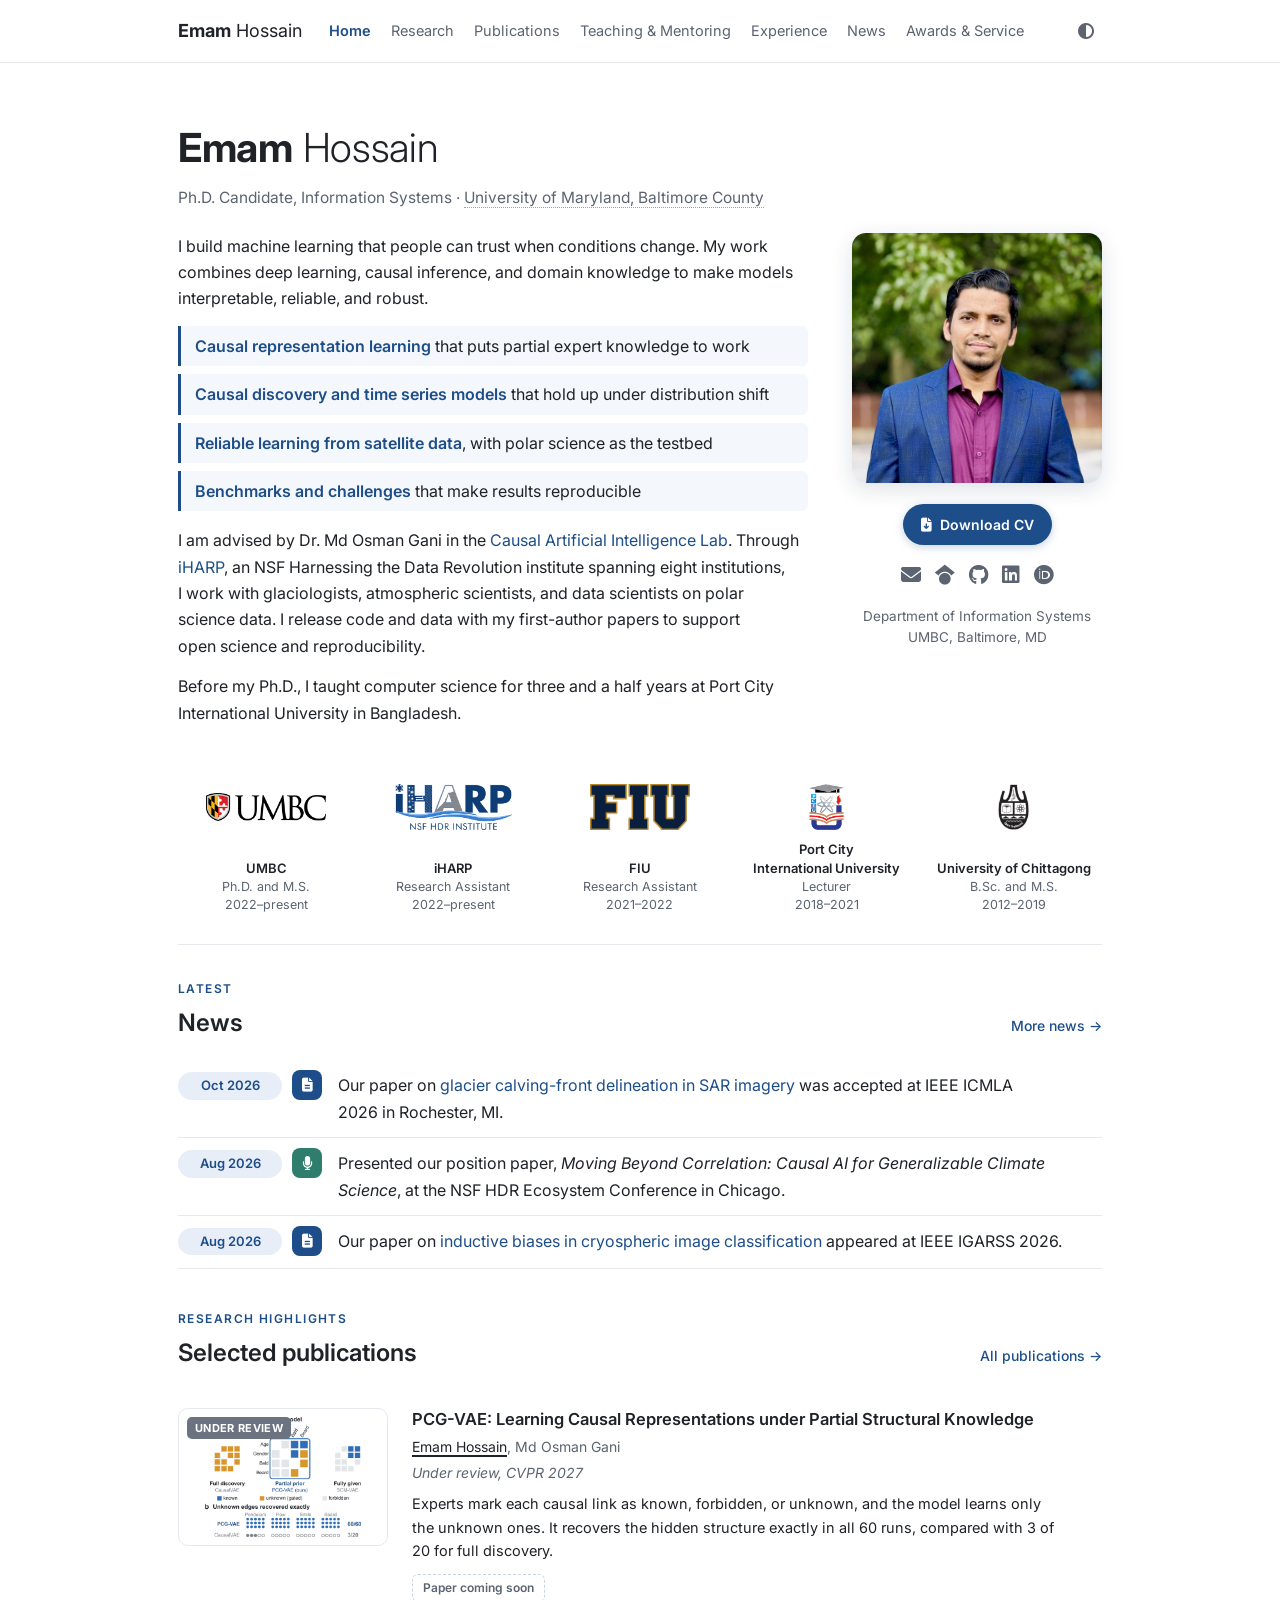
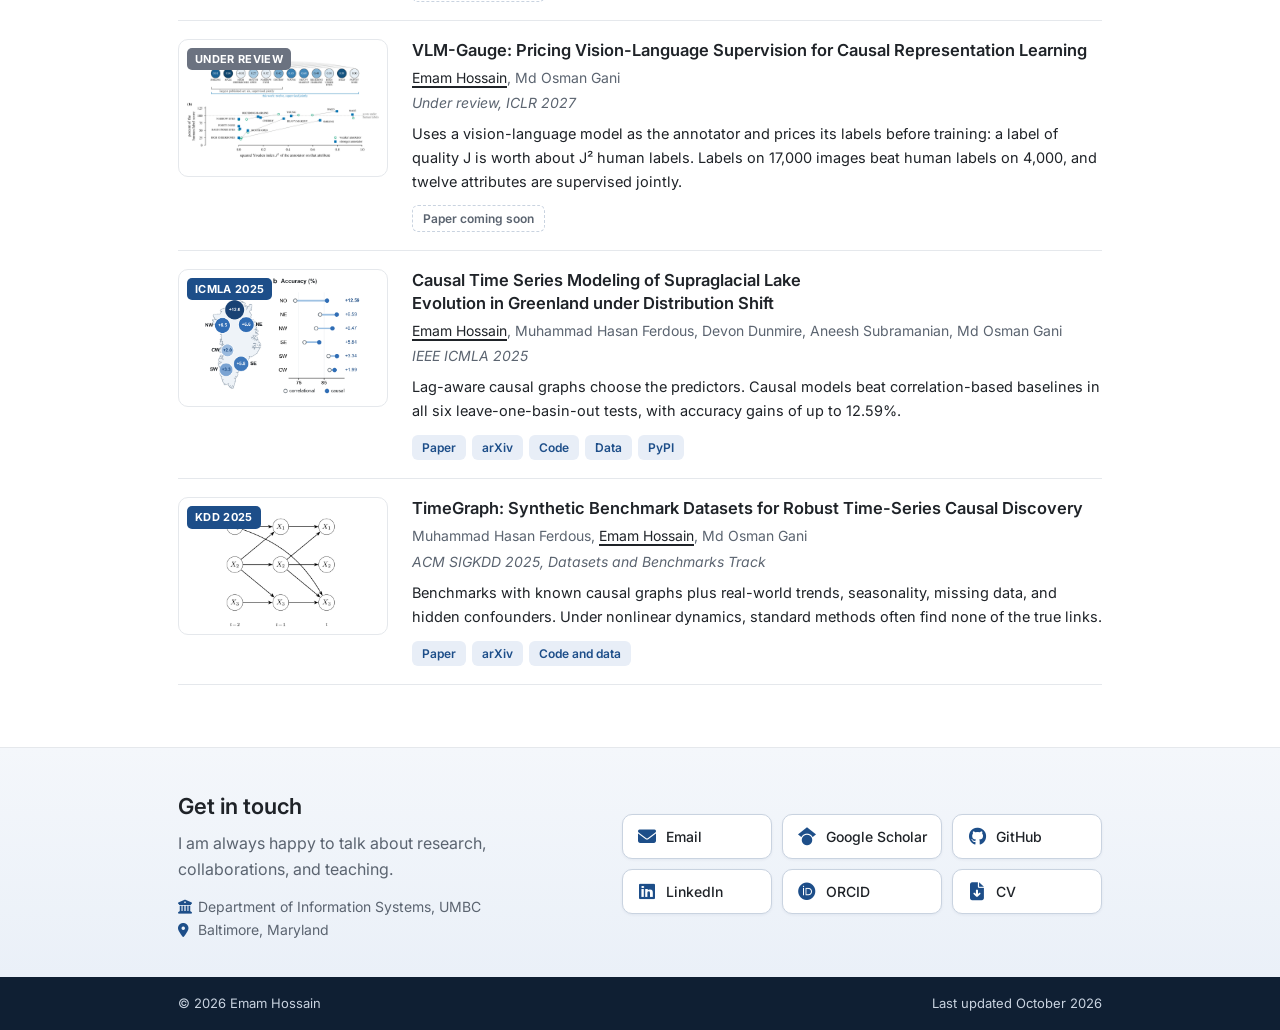
==== commit 2cbb231c: "Remove merit positions; uniform logo labels (role and years)" ====
--- a/index.html
+++ b/index.html
@@ -52,11 +52,11 @@
 <div class="place">Department of Information Systems<br/>UMBC, Baltimore, MD</div>
 </div></div>
 <div class="affil">
-<div class="aff"><img alt="UMBC" decoding="async" src="assets/logo_umbc.png"/><b>UMBC</b>Ph.D. and M.S.<br/>since 2022</div>
-<div class="aff"><img alt="iHARP" decoding="async" src="assets/logo_iharp.png"/><b>iHARP</b>Research Assistant<br/>since 2022</div>
+<div class="aff"><img alt="UMBC" decoding="async" src="assets/logo_umbc.png"/><b>UMBC</b>Ph.D. and M.S.<br/>2022–present</div>
+<div class="aff"><img alt="iHARP" decoding="async" src="assets/logo_iharp.png"/><b>iHARP</b>Research Assistant<br/>2022–present</div>
 <div class="aff"><img alt="Florida International University" decoding="async" src="assets/logo_fiu.png"/><b>FIU</b>Research Assistant<br/>2021–2022</div>
-<div class="aff"><img alt="Port City International University" decoding="async" src="assets/logo_pciu.png"/><b>Port City International University</b>Lecturer, Bangladesh<br/>2018–2021</div>
-<div class="aff"><img alt="University of Chittagong" decoding="async" src="assets/logo_cu.png"/><b>University of Chittagong</b>B.Sc. and M.S., Bangladesh<br/>2017, 2019</div>
+<div class="aff"><img alt="Port City International University" decoding="async" src="assets/logo_pciu.png"/><b>Port City International University</b>Lecturer<br/>2018–2021</div>
+<div class="aff"><img alt="University of Chittagong" decoding="async" src="assets/logo_cu.png"/><b>University of Chittagong</b>B.Sc. and M.S.<br/>2012–2019</div>
 </div>
 <section><p class="eyebrow">Latest</p><h2>News <a href="news.html">More news →</a></h2>
 <ul class="news"><li data-c="paper"><span class="date">Oct 2026</span><span class="ic paper"><i class="fa-solid fa-file-lines"></i></span><p>Our paper on <a href="https://arxiv.org/abs/2610.04066" rel="noopener" target="_blank">glacier calving-front delineation in SAR imagery</a> was accepted at IEEE ICMLA 2026 in Rochester, MI.</p></li><li data-c="talk"><span class="date">Aug 2026</span><span class="ic talk"><i class="fa-solid fa-microphone"></i></span><p>Presented our position paper, <i>Moving Beyond Correlation: Causal AI for Generalizable Climate Science</i>, at the NSF HDR Ecosystem Conference in Chicago.</p></li><li data-c="paper"><span class="date">Aug 2026</span><span class="ic paper"><i class="fa-solid fa-file-lines"></i></span><p>Our paper on <a href="https://arxiv.org/abs/2610.04073" rel="noopener" target="_blank">inductive biases in cryospheric image classification</a> appeared at IEEE IGARSS 2026.</p></li></ul></section>
--- a/site.css
+++ b/site.css
@@ -48,7 +48,7 @@
 .affil{display:grid;grid-template-columns:repeat(5,1fr);gap:10px;padding:26px 0 30px;border-bottom:1px solid var(--line)}
 .aff{text-align:center;font-size:12.5px;color:var(--muted);line-height:1.45}
 .aff img{height:46px;max-width:120px;object-fit:contain;display:block;margin:0 auto 10px}
-.aff b{color:var(--text);font-weight:600;display:block;font-size:13px}
+.aff b{color:var(--text);font-weight:600;font-size:13px;min-height:2.9em;display:flex;align-items:flex-end;justify-content:center;line-height:1.45}
 [data-theme="dark"] .aff img,[data-theme="dark"] .logo img{background:#fff;border-radius:6px;padding:3px}
 /* news */
 .news{list-style:none;margin:0;padding:0}
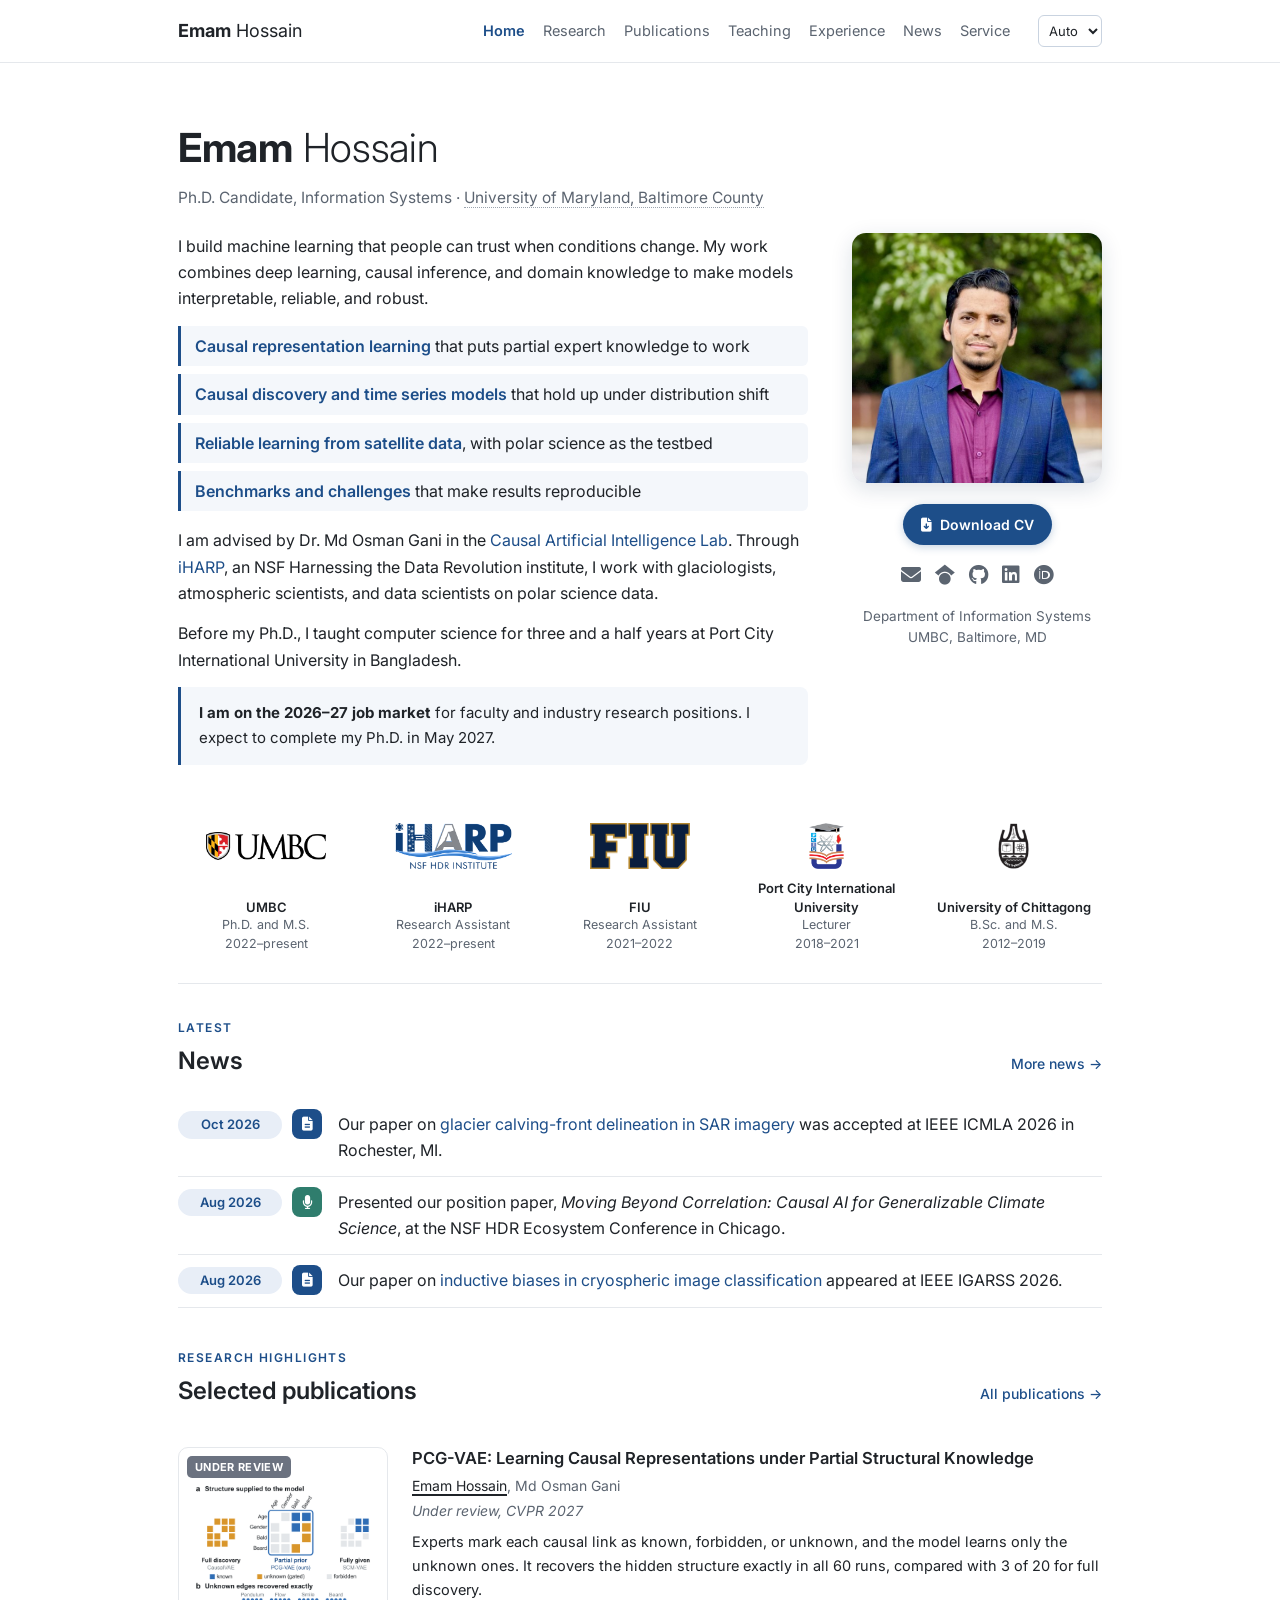
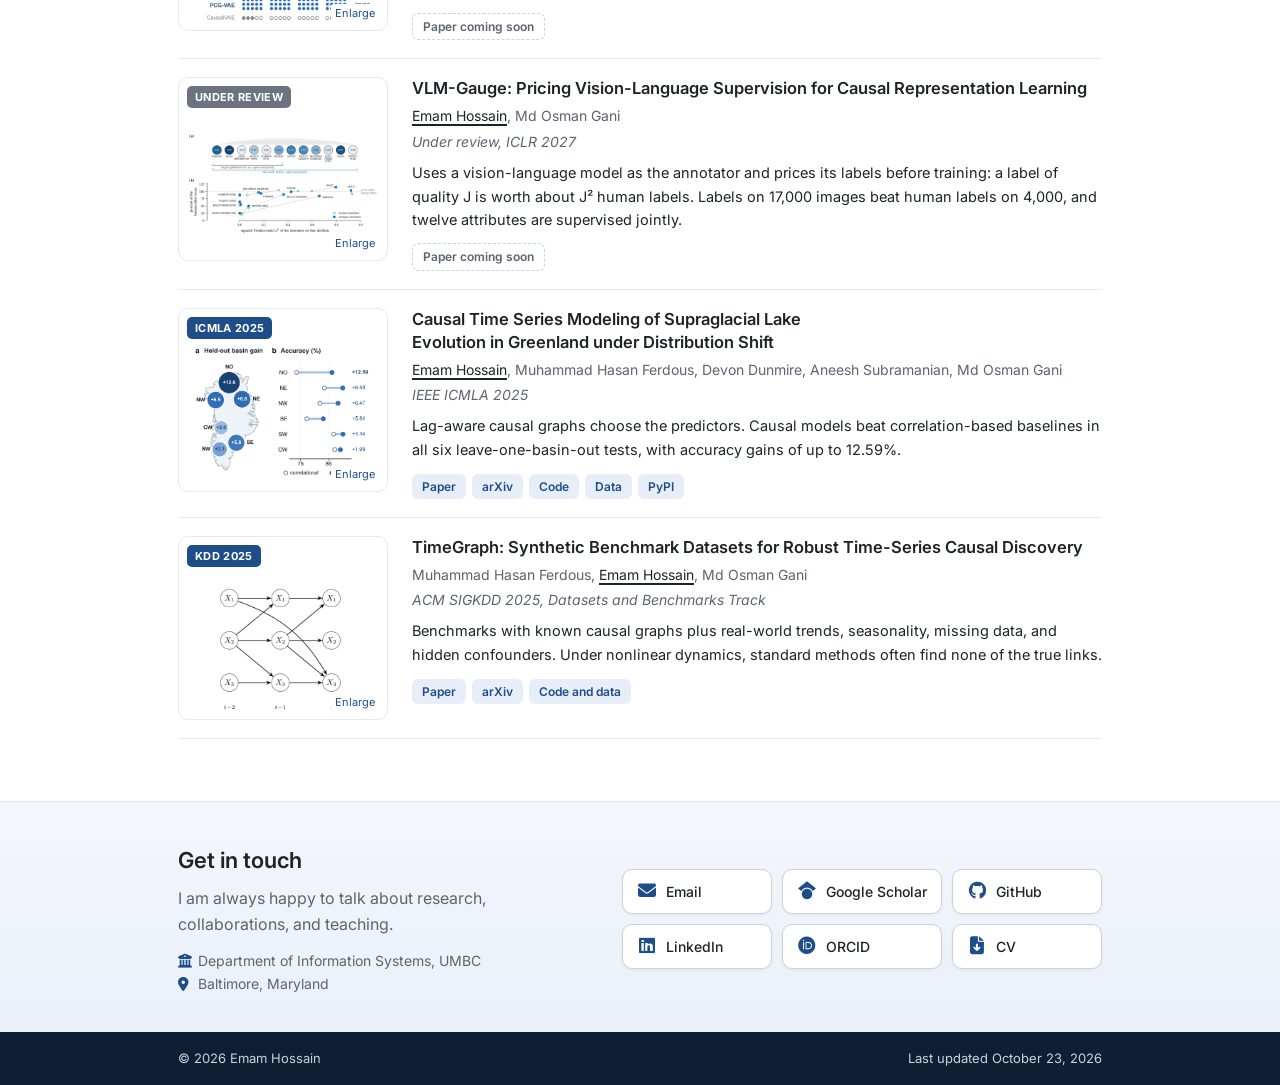
==== commit 07d4090b: "Update public CV, publications, themes, navigation, and layouts" ====
--- a/index.html
+++ b/index.html
@@ -2,7 +2,7 @@
 
 <html lang="en">
 <head>
-<meta charset="utf-8"/><meta content="width=device-width, initial-scale=1" name="viewport"/>
+<meta charset="utf-8"/><meta content="width=device-width, initial-scale=1, viewport-fit=cover" name="viewport"/>
 <title>Emam Hossain</title>
 <meta content="Emam Hossain is a Ph.D. candidate in Information Systems at UMBC who builds interpretable, reliable, and robust machine learning by combining deep learning, causal inference, and domain knowledge." name="description"/>
 <meta content="Emam Hossain" name="author"/>
@@ -16,66 +16,69 @@
 <link href="https://fonts.googleapis.com" rel="preconnect"/><link crossorigin="" href="https://fonts.gstatic.com" rel="preconnect"/>
 <link href="https://fonts.googleapis.com/css2?family=Inter:wght@300;400;500;600;700&amp;display=swap" rel="stylesheet"/>
 <link href="https://cdnjs.cloudflare.com/ajax/libs/font-awesome/6.5.2/css/all.min.css" rel="stylesheet"/>
-<link href="site.css" rel="stylesheet"/><script src="site.js"></script>
+<link href="site.css?v=2026-10-23" rel="stylesheet"/><script src="site.js?v=2026-10-23"></script>
 <script type="application/ld+json">{"@context":"https://schema.org","@type":"Person","name":"Emam Hossain","jobTitle":"Ph.D. Candidate in Information Systems","url":"https://ehfahad.github.io/","image":"https://ehfahad.github.io/assets/photo.jpg","email":"mailto:emamh1@umbc.edu","affiliation":{"@type":"CollegeOrUniversity","name":"University of Maryland, Baltimore County"},"sameAs":["https://scholar.google.com/citations?user=ZDVEJJMAAAAJ","https://github.com/ehfahad/","https://www.linkedin.com/in/hossainemam/","https://orcid.org/0000-0002-6422-1895"]}</script>
 </head>
 <body>
-<nav><div class="wrap"><a class="brand" href="index.html"><b>Emam</b> Hossain</a>
-<div class="menu"><a class="active" href="index.html">Home</a><a href="research.html">Research</a><a href="publications.html">Publications</a><a href="teaching.html">Teaching &amp; Mentoring</a><a href="experience.html">Experience</a><a href="news.html">News</a><a href="awards.html">Awards &amp; Service</a></div>
-<div class="navr"><button aria-label="Switch between light and dark mode" onclick="toggleTheme()" title="Light or dark mode"><i class="fa-solid fa-circle-half-stroke"></i></button>
-<button aria-expanded="false" aria-label="Menu" class="menu-btn" onclick="toggleMenu(this)"><i class="fa-solid fa-bars"></i></button></div></div></nav>
-<main class="wrap">
+<a class="skip-link" href="#main">Skip to content</a>
+<nav aria-label="Main navigation"><div class="wrap"><a class="brand" href="index.html"><b>Emam</b> Hossain</a>
+<div class="menu" id="main-menu"><a aria-current="page" class="active" href="index.html">Home</a><a href="research.html">Research</a><a href="publications.html">Publications</a><a href="teaching.html">Teaching</a><a href="experience.html">Experience</a><a href="news.html">News</a><a href="awards.html">Service</a></div>
+<div class="navr"><label class="sr-only" for="theme-mode">Appearance</label><select class="theme-control" id="theme-mode" onchange="setTheme(this.value)" title="Appearance: Auto follows your device"><option value="system">Auto</option><option value="light">Light</option><option value="dark">Dark</option></select>
+<button aria-controls="main-menu" aria-expanded="false" aria-label="Menu" class="menu-btn" onclick="toggleMenu(this)"><i aria-hidden="true" class="fa-solid fa-bars"></i></button></div></div></nav>
+<main class="wrap" id="main" tabindex="-1">
 <div class="hero"><div>
 <h1><b>Emam</b> Hossain</h1>
 <p class="role">Ph.D. Candidate, Information Systems · <a href="https://umbc.edu/" rel="noopener" target="_blank">University of Maryland, Baltimore County</a></p>
 <div class="bio">
-<p id="firstp">I build machine learning that people can trust when conditions change. My work combines deep learning, causal inference, and domain knowledge to make models interpretable, reliable, and robust.</p>
+<p id="firstp">I build machine learning that people can trust when conditions change. My work combines deep learning, causal inference, and domain knowledge to make models interpretable, reliable, and robust.</p>
 <ul class="themes">
-<li><b>Causal representation learning</b> that puts partial expert knowledge to work</li>
-<li><b>Causal discovery and time series models</b> that hold up under distribution shift</li>
-<li><b>Reliable learning from satellite data</b>, with polar science as the testbed</li>
-<li><b>Benchmarks and challenges</b> that make results reproducible</li>
+<li><b>Causal representation learning</b> that puts partial expert knowledge to work</li>
+<li><b>Causal discovery and time series models</b> that hold up under distribution shift</li>
+<li><b>Reliable learning from satellite data</b>, with polar science as the testbed</li>
+<li><b>Benchmarks and challenges</b> that make results reproducible</li>
 </ul>
-<p>I am advised by Dr. Md Osman Gani in the <a href="https://causalai.umbc.edu/" rel="noopener" target="_blank">Causal Artificial Intelligence Lab</a>. Through <a href="https://iharp.umbc.edu/" rel="noopener" target="_blank">iHARP</a>, an NSF Harnessing the Data Revolution institute spanning eight institutions, I work with glaciologists, atmospheric scientists, and data scientists on polar science data. I release code and data with my first-author papers to support open science and reproducibility.</p>
-<p>Before my Ph.D., I taught computer science for three and a half years at Port City International University in Bangladesh.</p>
+<p>I am advised by Dr. Md Osman Gani in the <a href="https://causalai.umbc.edu/" rel="noopener" target="_blank">Causal Artificial Intelligence Lab</a>. Through <a href="https://iharp.umbc.edu/" rel="noopener" target="_blank">iHARP</a>, an NSF Harnessing the Data Revolution institute, I work with glaciologists, atmospheric scientists, and data scientists on polar science data.</p>
+<p>Before my Ph.D., I taught computer science for three and a half years at Port City International University in Bangladesh.</p>
+<p class="callout"><b>I am on the 2026–27 job market</b> for faculty and industry research positions. I expect to complete my Ph.D. in May 2027.</p>
 </div></div>
 <div class="side">
-<div class="photo"><img alt="Emam Hossain" decoding="async" src="assets/photo.jpg"/></div>
-<a class="btn" href="assets/Hossain_Emam_CV.pdf" rel="noopener" target="_blank"><i class="fa-solid fa-file-arrow-down"></i> Download CV</a>
+<div class="photo"><img alt="Emam Hossain" decoding="async" height="600" src="assets/photo.jpg" width="600"/></div>
+<a class="btn" href="assets/Hossain_Emam_CV.pdf" rel="noopener" target="_blank"><i aria-hidden="true" class="fa-solid fa-file-arrow-down"></i> Download CV</a>
 <div class="icons">
-<a href="mailto:emamh1@umbc.edu" title="Email"><i class="fa-solid fa-envelope"></i></a>
-<a href="https://scholar.google.com/citations?user=ZDVEJJMAAAAJ" rel="noopener" target="_blank" title="Google Scholar"><i class="fa-brands fa-google-scholar"></i></a>
-<a href="https://github.com/ehfahad/" rel="noopener" target="_blank" title="GitHub"><i class="fa-brands fa-github"></i></a>
-<a href="https://www.linkedin.com/in/hossainemam/" rel="noopener" target="_blank" title="LinkedIn"><i class="fa-brands fa-linkedin"></i></a>
-<a href="https://orcid.org/0000-0002-6422-1895" rel="noopener" target="_blank" title="ORCID"><i class="fa-brands fa-orcid"></i></a>
+<a aria-label="Email" href="mailto:emamh1@umbc.edu" title="Email"><i aria-hidden="true" class="fa-solid fa-envelope"></i></a>
+<a aria-label="Google Scholar" href="https://scholar.google.com/citations?user=ZDVEJJMAAAAJ" rel="noopener" target="_blank" title="Google Scholar"><i aria-hidden="true" class="fa-brands fa-google-scholar"></i></a>
+<a aria-label="GitHub" href="https://github.com/ehfahad/" rel="noopener" target="_blank" title="GitHub"><i aria-hidden="true" class="fa-brands fa-github"></i></a>
+<a aria-label="LinkedIn" href="https://www.linkedin.com/in/hossainemam/" rel="noopener" target="_blank" title="LinkedIn"><i aria-hidden="true" class="fa-brands fa-linkedin"></i></a>
+<a aria-label="ORCID" href="https://orcid.org/0000-0002-6422-1895" rel="noopener" target="_blank" title="ORCID"><i aria-hidden="true" class="fa-brands fa-orcid"></i></a>
 </div>
 <div class="place">Department of Information Systems<br/>UMBC, Baltimore, MD</div>
 </div></div>
 <div class="affil">
-<div class="aff"><img alt="UMBC" decoding="async" src="assets/logo_umbc.png"/><b>UMBC</b>Ph.D. and M.S.<br/>2022–present</div>
-<div class="aff"><img alt="iHARP" decoding="async" src="assets/logo_iharp.png"/><b>iHARP</b>Research Assistant<br/>2022–present</div>
-<div class="aff"><img alt="Florida International University" decoding="async" src="assets/logo_fiu.png"/><b>FIU</b>Research Assistant<br/>2021–2022</div>
-<div class="aff"><img alt="Port City International University" decoding="async" src="assets/logo_pciu.png"/><b>Port City International University</b>Lecturer<br/>2018–2021</div>
-<div class="aff"><img alt="University of Chittagong" decoding="async" src="assets/logo_cu.png"/><b>University of Chittagong</b>B.Sc. and M.S.<br/>2012–2019</div>
+<div class="aff"><img alt="UMBC" decoding="async" height="92" src="assets/logo_umbc.png" width="400"/><b>UMBC</b>Ph.D. and M.S.<br/>2022–present</div>
+<div class="aff"><img alt="iHARP" decoding="async" height="157" src="assets/logo_iharp.png" width="400"/><b>iHARP</b>Research Assistant<br/>2022–present</div>
+<div class="aff"><img alt="Florida International University" decoding="async" height="185" src="assets/logo_fiu.png" width="400"/><b>FIU</b>Research Assistant<br/>2021–2022</div>
+<div class="aff"><img alt="Port City International University" decoding="async" height="331" src="assets/logo_pciu.png" width="250"/><b>Port City International University</b>Lecturer<br/>2018–2021</div>
+<div class="aff"><img alt="University of Chittagong" decoding="async" height="77" src="assets/logo_cu.png" width="51"/><b>University of Chittagong</b>B.Sc. and M.S.<br/>2012–2019</div>
 </div>
 <section><p class="eyebrow">Latest</p><h2>News <a href="news.html">More news →</a></h2>
-<ul class="news"><li data-c="paper"><span class="date">Oct 2026</span><span class="ic paper"><i class="fa-solid fa-file-lines"></i></span><p>Our paper on <a href="https://arxiv.org/abs/2610.04066" rel="noopener" target="_blank">glacier calving-front delineation in SAR imagery</a> was accepted at IEEE ICMLA 2026 in Rochester, MI.</p></li><li data-c="talk"><span class="date">Aug 2026</span><span class="ic talk"><i class="fa-solid fa-microphone"></i></span><p>Presented our position paper, <i>Moving Beyond Correlation: Causal AI for Generalizable Climate Science</i>, at the NSF HDR Ecosystem Conference in Chicago.</p></li><li data-c="paper"><span class="date">Aug 2026</span><span class="ic paper"><i class="fa-solid fa-file-lines"></i></span><p>Our paper on <a href="https://arxiv.org/abs/2610.04073" rel="noopener" target="_blank">inductive biases in cryospheric image classification</a> appeared at IEEE IGARSS 2026.</p></li></ul></section>
-<section><p class="eyebrow">Research highlights</p><h2>Selected publications <a href="publications.html">All publications →</a></h2>
-<div class="pub"><div class="thumb"><span class="badge k-ur">UNDER REVIEW</span><img alt="" decoding="async" loading="lazy" src="assets/pcgvae.png"/></div><div><p class="ptitle">PCG-VAE: Learning Causal Representations under Partial Structural Knowledge</p><p class="authors"><span class="me">Emam Hossain</span>, Md Osman Gani</p><p class="venue">Under review, CVPR 2027</p><p class="tldr">Experts mark each causal link as known, forbidden, or unknown, and the model learns only the unknown ones. It recovers the hidden structure exactly in all 60 runs, compared with 3 of 20 for full discovery.</p><div class="btns"><span>Paper coming soon</span></div></div></div><div class="pub"><div class="thumb"><span class="badge k-ur">UNDER REVIEW</span><img alt="" decoding="async" loading="lazy" src="assets/vlmgauge.png"/></div><div><p class="ptitle">VLM-Gauge: Pricing Vision-Language Supervision for Causal Representation Learning</p><p class="authors"><span class="me">Emam Hossain</span>, Md Osman Gani</p><p class="venue">Under review, ICLR 2027</p><p class="tldr">Uses a vision-language model as the annotator and prices its labels before training: a label of quality J is worth about J² human labels. Labels on 17,000 images beat human labels on 4,000, and twelve attributes are supervised jointly.</p><div class="btns"><span>Paper coming soon</span></div></div></div><div class="pub"><div class="thumb"><span class="badge k-conf">ICMLA 2025</span><img alt="" decoding="async" loading="lazy" src="assets/rictsc.png"/></div><div><p class="ptitle">Causal Time Series Modeling of Supraglacial Lake Evolution in Greenland under Distribution Shift</p><p class="authors"><span class="me">Emam Hossain</span>, Muhammad Hasan Ferdous, Devon Dunmire, Aneesh Subramanian, Md Osman Gani</p><p class="venue">IEEE ICMLA 2025</p><p class="tldr">Lag-aware causal graphs choose the predictors. Causal models beat correlation-based baselines in all six leave-one-basin-out tests, with accuracy gains of up to 12.59%.</p><div class="btns"><a href="https://doi.org/10.1109/ICMLA66185.2025.00187" rel="noopener" target="_blank">Paper</a><a href="https://doi.org/10.48550/arXiv.2510.15265" rel="noopener" target="_blank">arXiv</a><a href="https://github.com/iharp-institute/Causal-time-series-modeling-of-supraglacial-lake-evolution-in-Greenland-under-distribution-shift" rel="noopener" target="_blank">Code</a><a href="https://doi.org/10.5281/zenodo.15833259" rel="noopener" target="_blank">Data</a><a href="https://pypi.org/project/rictsc/" rel="noopener" target="_blank">PyPI</a></div></div></div><div class="pub"><div class="thumb"><span class="badge k-conf">KDD 2025</span><img alt="" decoding="async" loading="lazy" src="assets/timegraph.png"/></div><div><p class="ptitle">TimeGraph: Synthetic Benchmark Datasets for Robust Time-Series Causal Discovery</p><p class="authors">Muhammad Hasan Ferdous, <span class="me">Emam Hossain</span>, Md Osman Gani</p><p class="venue">ACM SIGKDD 2025, Datasets and Benchmarks Track</p><p class="tldr">Benchmarks with known causal graphs plus real-world trends, seasonality, missing data, and hidden confounders. Under nonlinear dynamics, standard methods often find none of the true links.</p><div class="btns"><a href="https://doi.org/10.1145/3711896.3737439" rel="noopener" target="_blank">Paper</a><a href="https://doi.org/10.48550/arXiv.2506.01361" rel="noopener" target="_blank">arXiv</a><a href="https://github.com/iharp-institute/TimeGraph-Synthetic-Benchmark-Datasets-for-Robust-Time-Series-Causal-Discovery" rel="noopener" target="_blank">Code and data</a></div></div></div>
+<ul class="news"><li data-c="paper"><span class="date">Oct 2026</span><span class="ic paper"><i aria-hidden="true" class="fa-solid fa-file-lines"></i></span><p>Our paper on <a href="https://arxiv.org/abs/2610.04066" rel="noopener" target="_blank">glacier calving-front delineation in SAR imagery</a> was accepted at IEEE ICMLA 2026 in Rochester, MI.</p></li><li data-c="talk"><span class="date">Aug 2026</span><span class="ic talk"><i aria-hidden="true" class="fa-solid fa-microphone"></i></span><p>Presented our position paper, <i>Moving Beyond Correlation: Causal AI for Generalizable Climate Science</i>, at the NSF HDR Ecosystem Conference in Chicago.</p></li><li data-c="paper"><span class="date">Aug 2026</span><span class="ic paper"><i aria-hidden="true" class="fa-solid fa-file-lines"></i></span><p>Our paper on <a href="https://arxiv.org/abs/2610.04073" rel="noopener" target="_blank">inductive biases in cryospheric image classification</a> appeared at IEEE IGARSS 2026.</p></li></ul></section>
+<section><p class="eyebrow">Research highlights</p><h2>Selected publications <a href="publications.html#all">All publications →</a></h2>
+<div class="pub"><div class="thumb"><span class="badge k-ur">UNDER REVIEW</span><a aria-haspopup="dialog" aria-label="Enlarge Figure for PCG-VAE: Learning Causal Representations under Partial Structural Knowledge" class="figure-open" href="assets/pcgvae.png"><img alt="Figure for PCG-VAE: Learning Causal Representations under Partial Structural Knowledge" decoding="async" height="772" loading="lazy" src="assets/pcgvae.png" width="1000"/></a></div><div><p class="ptitle">PCG-VAE: Learning Causal Representations under Partial Structural Knowledge</p><p class="authors"><span class="me">Emam Hossain</span>, Md Osman Gani</p><p class="venue">Under review, CVPR 2027</p><p class="tldr">Experts mark each causal link as known, forbidden, or unknown, and the model learns only the unknown ones. It recovers the hidden structure exactly in all 60 runs, compared with 3 of 20 for full discovery.</p><div class="btns"><span>Paper coming soon</span></div></div></div><div class="pub"><div class="thumb"><span class="badge k-ur">UNDER REVIEW</span><a aria-haspopup="dialog" aria-label="Enlarge Figure for VLM-Gauge: Pricing Vision-Language Supervision for Causal Representation Learning" class="figure-open" href="assets/vlmgauge.png"><img alt="Figure for VLM-Gauge: Pricing Vision-Language Supervision for Causal Representation Learning" decoding="async" height="536" loading="lazy" src="assets/vlmgauge.png" width="1000"/></a></div><div><p class="ptitle">VLM-Gauge: Pricing Vision-Language Supervision for Causal Representation Learning</p><p class="authors"><span class="me">Emam Hossain</span>, Md Osman Gani</p><p class="venue">Under review, ICLR 2027</p><p class="tldr">Uses a vision-language model as the annotator and prices its labels before training: a label of quality J is worth about J² human labels. Labels on 17,000 images beat human labels on 4,000, and twelve attributes are supervised jointly.</p><div class="btns"><span>Paper coming soon</span></div></div></div><div class="pub"><div class="thumb"><span class="badge k-conf">ICMLA 2025</span><a aria-haspopup="dialog" aria-label="Enlarge Figure for Causal Time Series Modeling of Supraglacial Lake Evolution in Greenland under Distribution Shift" class="figure-open" href="assets/rictsc.png"><img alt="Figure for Causal Time Series Modeling of Supraglacial Lake Evolution in Greenland under Distribution Shift" decoding="async" height="774" loading="lazy" src="assets/rictsc.png" width="1000"/></a></div><div><p class="ptitle">Causal Time Series Modeling of Supraglacial Lake Evolution in Greenland under Distribution Shift</p><p class="authors"><span class="me">Emam Hossain</span>, Muhammad Hasan Ferdous, Devon Dunmire, Aneesh Subramanian, Md Osman Gani</p><p class="venue">IEEE ICMLA 2025</p><p class="tldr">Lag-aware causal graphs choose the predictors. Causal models beat correlation-based baselines in all six leave-one-basin-out tests, with accuracy gains of up to 12.59%.</p><div class="btns"><a href="https://doi.org/10.1109/ICMLA66185.2025.00187" rel="noopener" target="_blank">Paper</a><a href="https://doi.org/10.48550/arXiv.2510.15265" rel="noopener" target="_blank">arXiv</a><a href="https://github.com/iharp-institute/Causal-time-series-modeling-of-supraglacial-lake-evolution-in-Greenland-under-distribution-shift" rel="noopener" target="_blank">Code</a><a href="https://doi.org/10.5281/zenodo.15833259" rel="noopener" target="_blank">Data</a><a href="https://pypi.org/project/rictsc/" rel="noopener" target="_blank">PyPI</a></div></div></div><div class="pub"><div class="thumb"><span class="badge k-conf">KDD 2025</span><a aria-haspopup="dialog" aria-label="Enlarge Figure for TimeGraph: Synthetic Benchmark Datasets for Robust Time-Series Causal Discovery" class="figure-open" href="assets/timegraph.png"><img alt="Figure for TimeGraph: Synthetic Benchmark Datasets for Robust Time-Series Causal Discovery" decoding="async" height="776" loading="lazy" src="assets/timegraph.png" width="1000"/></a></div><div><p class="ptitle">TimeGraph: Synthetic Benchmark Datasets for Robust Time-Series Causal Discovery</p><p class="authors">Muhammad Hasan Ferdous, <span class="me">Emam Hossain</span>, Md Osman Gani</p><p class="venue">ACM SIGKDD 2025, Datasets and Benchmarks Track</p><p class="tldr">Benchmarks with known causal graphs plus real-world trends, seasonality, missing data, and hidden confounders. Under nonlinear dynamics, standard methods often find none of the true links.</p><div class="btns"><a href="https://doi.org/10.1145/3711896.3737439" rel="noopener" target="_blank">Paper</a><a href="https://doi.org/10.48550/arXiv.2506.01361" rel="noopener" target="_blank">arXiv</a><a href="https://github.com/iharp-institute/TimeGraph-Synthetic-Benchmark-Datasets-for-Robust-Time-Series-Causal-Discovery" rel="noopener" target="_blank">Code and data</a></div></div></div>
 </section>
 </main>
 <div class="band"><div class="wrap">
 <div><h3>Get in touch</h3>
-<p>I am always happy to talk about research, collaborations, and teaching.</p>
-<div class="where"><div><i class="fa-solid fa-building-columns"></i>Department of Information Systems, UMBC</div>
-<div><i class="fa-solid fa-location-dot"></i>Baltimore, Maryland</div></div></div>
+<p>I am always happy to talk about research, collaborations, and teaching.</p>
+<div class="where"><div><i aria-hidden="true" class="fa-solid fa-building-columns"></i>Department of Information Systems, UMBC</div>
+<div><i aria-hidden="true" class="fa-solid fa-location-dot"></i>Baltimore, Maryland</div></div></div>
 <div class="cbtns">
-<a href="mailto:emamh1@umbc.edu"><i class="fa-solid fa-envelope"></i>Email</a>
-<a href="https://scholar.google.com/citations?user=ZDVEJJMAAAAJ" rel="noopener" target="_blank"><i class="fa-brands fa-google-scholar"></i>Google Scholar</a>
-<a href="https://github.com/ehfahad/" rel="noopener" target="_blank"><i class="fa-brands fa-github"></i>GitHub</a>
-<a href="https://www.linkedin.com/in/hossainemam/" rel="noopener" target="_blank"><i class="fa-brands fa-linkedin"></i>LinkedIn</a>
-<a href="https://orcid.org/0000-0002-6422-1895" rel="noopener" target="_blank"><i class="fa-brands fa-orcid"></i>ORCID</a>
-<a href="assets/Hossain_Emam_CV.pdf" rel="noopener" target="_blank"><i class="fa-solid fa-file-arrow-down"></i>CV</a>
+<a href="mailto:emamh1@umbc.edu"><i aria-hidden="true" class="fa-solid fa-envelope"></i>Email</a>
+<a href="https://scholar.google.com/citations?user=ZDVEJJMAAAAJ" rel="noopener" target="_blank"><i aria-hidden="true" class="fa-brands fa-google-scholar"></i>Google Scholar</a>
+<a href="https://github.com/ehfahad/" rel="noopener" target="_blank"><i aria-hidden="true" class="fa-brands fa-github"></i>GitHub</a>
+<a href="https://www.linkedin.com/in/hossainemam/" rel="noopener" target="_blank"><i aria-hidden="true" class="fa-brands fa-linkedin"></i>LinkedIn</a>
+<a href="https://orcid.org/0000-0002-6422-1895" rel="noopener" target="_blank"><i aria-hidden="true" class="fa-brands fa-orcid"></i>ORCID</a>
+<a href="assets/Hossain_Emam_CV.pdf" rel="noopener" target="_blank"><i aria-hidden="true" class="fa-solid fa-file-arrow-down"></i>CV</a>
 </div></div></div>
-<footer><div class="wrap"><span>© 2026 Emam Hossain</span><span>Last updated October 2026</span></div></footer>
+<footer><div class="wrap"><span>© 2026 Emam Hossain</span><button class="layout-switch" onclick="toggleLayout()">Use desktop layout</button><span>Last updated <time datetime="2026-10-23">October 23, 2026</time></span></div></footer>
+<dialog aria-labelledby="figure-caption" class="figure-dialog" id="figure-dialog"><button autofocus="" onclick="this.closest('dialog').close()" type="button">Close figure</button><img alt=""/><p id="figure-caption"></p></dialog>
 </body></html>
--- a/site.css
+++ b/site.css
@@ -8,18 +8,25 @@
 @media (prefers-reduced-motion:reduce){html{scroll-behavior:auto}}
 [id]{scroll-margin-top:78px}
 .awt{display:block}
-h1,h2,h3,.ptitle,.eyebrow,.course .name,.who,.awt,.org,.ent .role,.rows .what,.biblist .t,.aff,.themes li{text-wrap:balance} p,li,.proj,.callout{text-wrap:pretty}
+h1,h2,h3,.ptitle,.eyebrow,.course .name{text-wrap:balance}
+p,li,.proj,.callout,.who,.awt,.org,.rows .what,.biblist .t,.aff,.themes li{text-wrap:wrap;text-align:left}
+.aff{text-align:center}
+main :where(p,li,span,div){min-width:0;overflow-wrap:break-word}
 img{max-width:100%}
 :focus-visible{outline:2px solid var(--accent);outline-offset:2px;border-radius:4px}
 body{margin:0;font-family:Inter,system-ui,-apple-system,Segoe UI,Roboto,sans-serif;color:var(--text);background:var(--bg);font-size:16px;line-height:1.65}
 a{color:var(--accent);text-decoration:none} a:hover{text-decoration:underline}
 .wrap{max-width:980px;margin:0 auto;padding-left:max(28px,env(safe-area-inset-left,0px));padding-right:max(28px,env(safe-area-inset-right,0px))}
 nav{position:sticky;top:0;background:var(--bg);border-bottom:1px solid var(--line);z-index:10}
-nav .wrap{display:flex;align-items:center;justify-content:space-between;height:62px}
-.brand{font-size:18px;color:var(--text)} .brand b{font-weight:700} .brand:hover{text-decoration:none}
-.menu{display:flex;gap:20px;align-items:center;font-size:14.5px}
+nav .wrap{display:flex;align-items:center;justify-content:space-between;height:62px;gap:28px}
+.brand{font-size:18px;color:var(--text);white-space:nowrap;flex-shrink:0} .brand b{font-weight:700} .brand:hover{text-decoration:none}
+.menu{display:flex;gap:18px;align-items:center;font-size:14.5px;margin-left:auto}
 .menu a{color:var(--muted)} .menu a.active{color:var(--accent);font-weight:600}
-.navr{display:flex;align-items:center;gap:6px;margin-left:20px}
+.navr{display:flex;align-items:center;gap:6px;flex-shrink:0}
+.theme-control{font:inherit;font-size:13px;color:var(--text);background:var(--bg);border:1px solid var(--chip);border-radius:6px;padding:6px;max-width:100px}
+.sr-only{position:absolute;width:1px;height:1px;padding:0;margin:-1px;overflow:hidden;clip:rect(0,0,0,0);white-space:nowrap;border:0}
+.skip-link{position:fixed;top:6px;left:12px;z-index:30;background:var(--bg);padding:8px 12px;transform:translateY(-150%)}
+.skip-link:focus{transform:none}
 .navr button{background:none;border:0;color:var(--muted);font-size:16px;cursor:pointer;padding:8px;line-height:1;font-family:inherit}
 .navr button:hover{color:var(--accent)} .menu-btn{display:none}
 .pagehead{padding:48px 0 8px} .pagehead h1{font-size:34px;font-weight:600;margin:0 0 6px;letter-spacing:-.2px}
@@ -63,12 +70,14 @@
 .chip.on{background:var(--accent);border-color:var(--accent);color:#fff}
 [data-theme="dark"] .chip.on{color:#0b1220}
 /* type colors (badges on images and tags in lists) */
-.k-conf{--k:#1d4e89}.k-journal{--k:#2e7d4f}.k-workshop{--k:#b45309}.k-ur{--k:#6b7280}.k-prep{--k:#6d5bb5}.k-challenge{--k:#0f766e}.k-award{--k:#a16207}
+.k-conf{--k:#1d4e89}.k-journal{--k:#2e7d4f}.k-workshop{--k:#b45309}.k-ur{--k:#6b7280}.k-prep{--k:#6d5bb5}.k-challenge{--k:#0f766e}.k-award{--k:#a16207}.k-abstract{--k:#53667d}
 /* publication cards */
 .pub{display:grid;grid-template-columns:210px 1fr;gap:24px;padding:18px 0;border-bottom:1px solid var(--line)}
-.thumb{position:relative;border:1px solid var(--line);border-radius:10px;overflow:hidden;background:#fff;height:138px;padding:6px}
+.thumb{position:relative;border:1px solid var(--line);border-radius:10px;background:#fff;padding:8px;display:flex;flex-direction:column;gap:6px;align-self:start}
+.figure-open{display:block;height:138px;position:relative}
+.figure-open::after{content:'Enlarge';position:absolute;right:0;bottom:0;background:#fff;color:#1d4e89;font-size:11px;padding:0 4px;border-radius:3px}
 .thumb img{width:100%;height:100%;object-fit:contain;display:block}
-.badge{position:absolute;top:8px;left:8px;background:var(--k,#1d4e89);color:#fff;font-size:11px;font-weight:700;padding:2px 8px;border-radius:5px;letter-spacing:.03em;z-index:2}
+.badge{align-self:flex-start;background:var(--k,#1d4e89);color:#fff;font-size:11px;font-weight:700;padding:2px 8px;border-radius:5px;letter-spacing:.03em}
 .ptitle{font-weight:600;font-size:16.5px;line-height:1.4;margin:0 0 4px;color:var(--text)}
 .authors{font-size:14px;color:var(--muted);margin:0 0 2px}
 .me{color:var(--text);text-decoration:underline;text-decoration-thickness:1.5px;text-underline-offset:3px}
@@ -83,6 +92,16 @@
 .tab{background:none;border:0;border-bottom:2px solid transparent;padding:10px 16px;white-space:nowrap;font:inherit;font-size:15px;color:var(--muted);cursor:pointer;margin-bottom:-1px}
 .tab.on{color:var(--accent);border-bottom-color:var(--accent);font-weight:600}
 .panel{display:none} .panel.on{display:block}
+[hidden]{display:none!important}
+.figure-dialog{width:min(1100px,95vw);max-height:92vh;border:1px solid var(--line);border-radius:12px;background:var(--bg);color:var(--text);padding:18px}
+.figure-dialog::backdrop{background:rgba(0,0,0,.7)}
+.figure-dialog img{display:block;max-height:72vh;width:100%;object-fit:contain;background:#fff;margin:12px auto}
+.figure-dialog button,.layout-switch{font:inherit;cursor:pointer;border:1px solid var(--chip);border-radius:6px;padding:5px 10px;color:var(--text);background:var(--card)}
+.figure-dialog p{margin:6px 0;font-size:14px}
+.lecture-details{margin-top:6px;font-size:14.5px;color:var(--muted)}
+.lecture-details summary{color:var(--accent);cursor:pointer;min-height:32px}
+.layout-switch{display:none;font-size:12px}
+html[data-layout="desktop"] .layout-switch{display:inline-block}
 .biblist{list-style:none;padding:0;margin:0}
 .biblist li{padding:12px 0;border-bottom:1px solid var(--line);font-size:15px;display:grid;grid-template-columns:42px 1fr;gap:8px}
 .biblist .n{color:var(--muted);font-size:13px;padding-top:2px}
@@ -144,7 +163,7 @@
 .cbtns a i{font-size:18px;color:var(--accent);width:20px;text-align:center}
 .cbtns a:hover{border-color:var(--accent);text-decoration:none}
 footer{background:var(--footer);color:#c9d3e0;font-size:13px} footer .wrap{display:flex;flex-wrap:wrap;gap:4px 16px;justify-content:space-between;padding-block:16px}
-@media (max-width:960px){nav .wrap{flex-wrap:wrap;height:auto;min-height:58px}.menu-btn{display:block}.navr{margin-left:auto}
+@media (max-width:960px){nav .wrap{flex-wrap:wrap;height:auto;min-height:58px;gap:0 16px}.menu-btn{display:block}.navr{margin-left:auto}.layout-switch{display:inline-block}
  .menu{display:none;order:3;width:100%;flex-direction:column;align-items:stretch;gap:0;padding:2px 0 10px;font-size:16px}
  nav.open .menu{display:flex}.menu a{padding:11px 2px;border-top:1px solid var(--line)}}
 @media (max-width:820px){.hero{grid-template-columns:1fr;gap:28px;padding-top:36px}.side{padding-top:0;order:-1}.photo img{width:190px;height:190px}.affil{grid-template-columns:repeat(2,1fr);row-gap:22px}
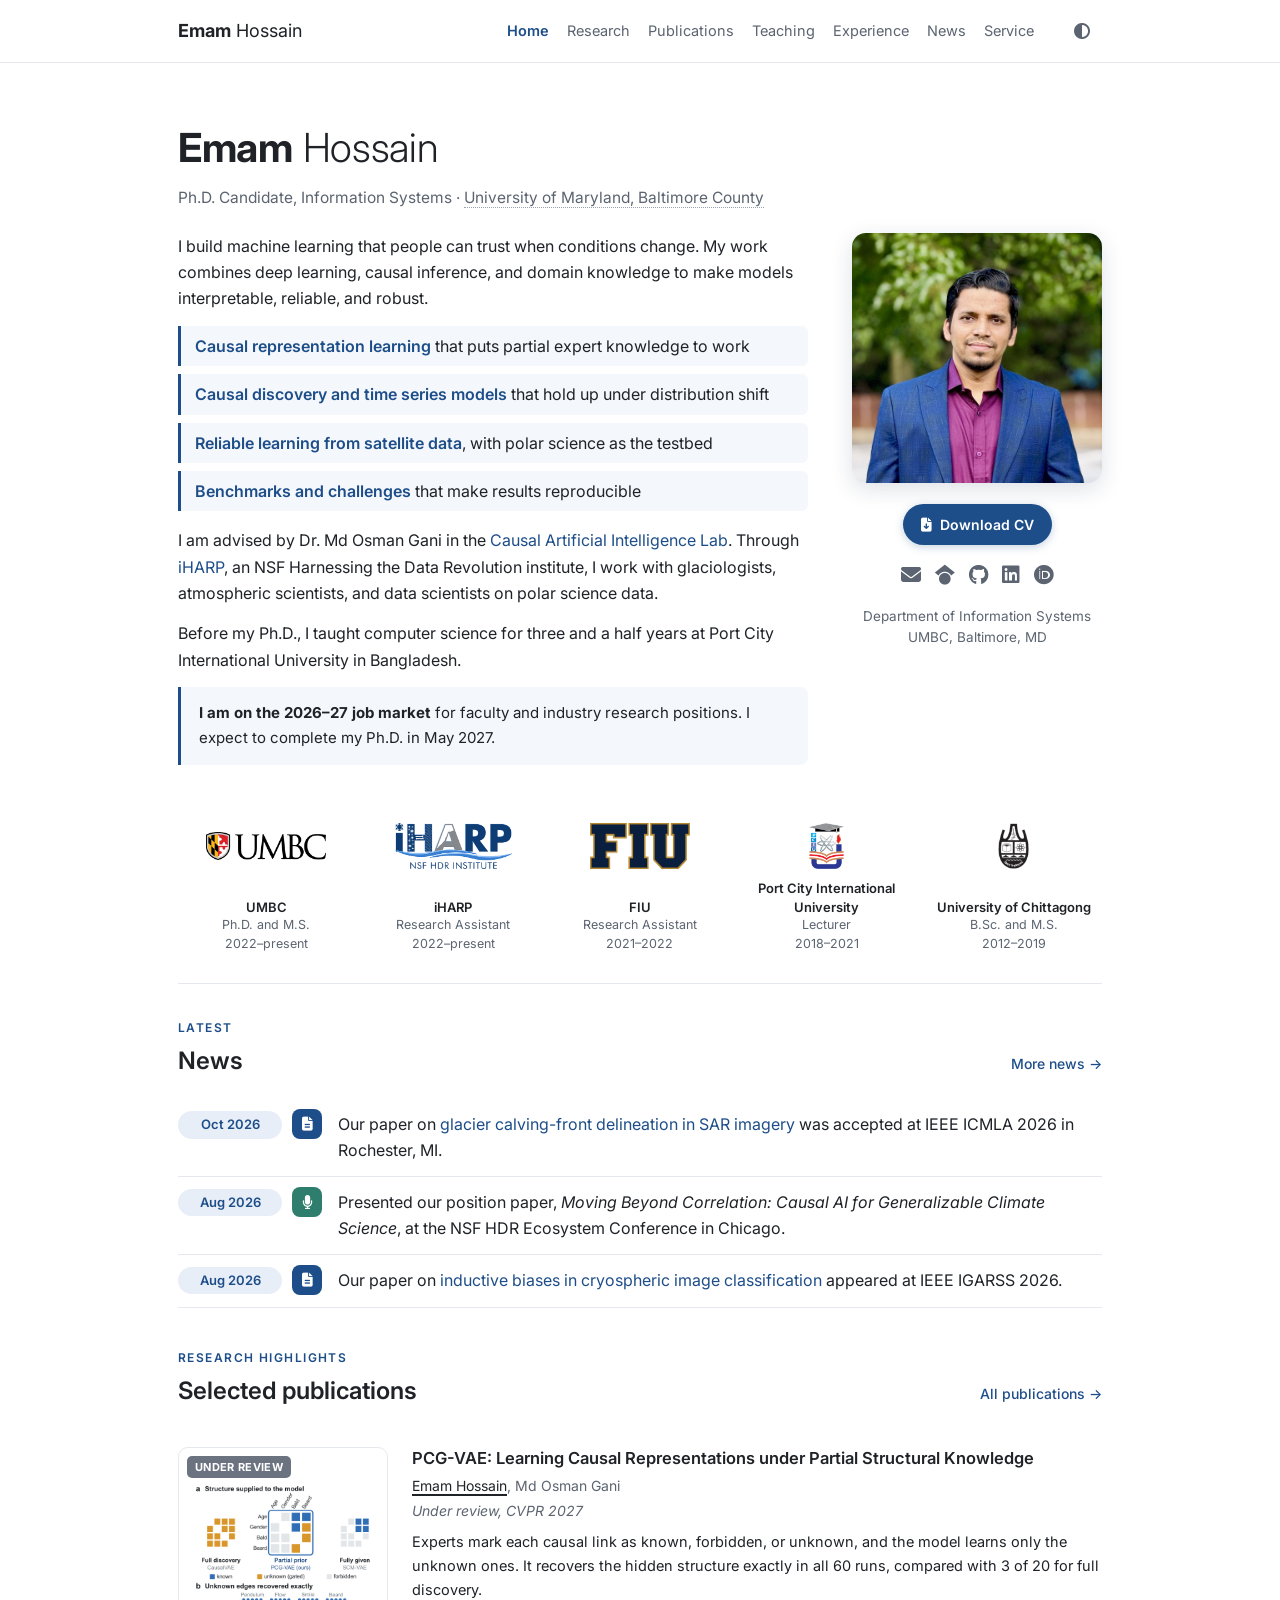
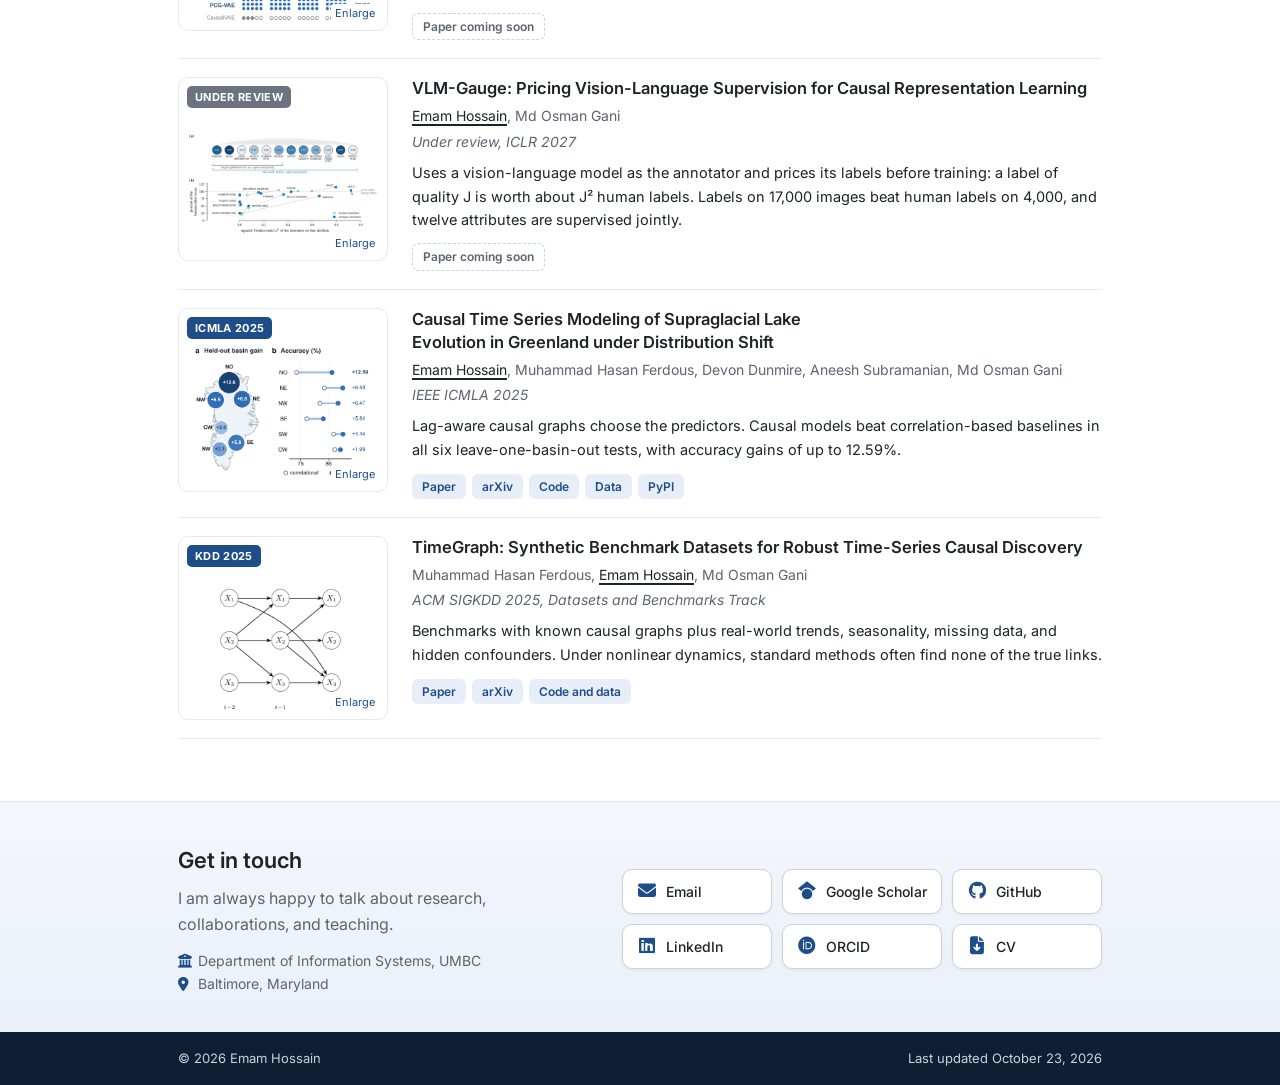
==== commit 5491c2e9: "Restore theme toggle and follow device theme on each load" ====
--- a/index.html
+++ b/index.html
@@ -16,14 +16,14 @@
 <link href="https://fonts.googleapis.com" rel="preconnect"/><link crossorigin="" href="https://fonts.gstatic.com" rel="preconnect"/>
 <link href="https://fonts.googleapis.com/css2?family=Inter:wght@300;400;500;600;700&amp;display=swap" rel="stylesheet"/>
 <link href="https://cdnjs.cloudflare.com/ajax/libs/font-awesome/6.5.2/css/all.min.css" rel="stylesheet"/>
-<link href="site.css?v=2026-10-23" rel="stylesheet"/><script src="site.js?v=2026-10-23"></script>
+<link href="site.css?v=e5c4966e0497" rel="stylesheet"/><script src="site.js?v=e5c4966e0497"></script>
 <script type="application/ld+json">{"@context":"https://schema.org","@type":"Person","name":"Emam Hossain","jobTitle":"Ph.D. Candidate in Information Systems","url":"https://ehfahad.github.io/","image":"https://ehfahad.github.io/assets/photo.jpg","email":"mailto:emamh1@umbc.edu","affiliation":{"@type":"CollegeOrUniversity","name":"University of Maryland, Baltimore County"},"sameAs":["https://scholar.google.com/citations?user=ZDVEJJMAAAAJ","https://github.com/ehfahad/","https://www.linkedin.com/in/hossainemam/","https://orcid.org/0000-0002-6422-1895"]}</script>
 </head>
 <body>
 <a class="skip-link" href="#main">Skip to content</a>
 <nav aria-label="Main navigation"><div class="wrap"><a class="brand" href="index.html"><b>Emam</b> Hossain</a>
 <div class="menu" id="main-menu"><a aria-current="page" class="active" href="index.html">Home</a><a href="research.html">Research</a><a href="publications.html">Publications</a><a href="teaching.html">Teaching</a><a href="experience.html">Experience</a><a href="news.html">News</a><a href="awards.html">Service</a></div>
-<div class="navr"><label class="sr-only" for="theme-mode">Appearance</label><select class="theme-control" id="theme-mode" onchange="setTheme(this.value)" title="Appearance: Auto follows your device"><option value="system">Auto</option><option value="light">Light</option><option value="dark">Dark</option></select>
+<div class="navr"><button aria-label="Toggle dark mode" aria-pressed="false" class="theme-toggle" id="theme-toggle" onclick="toggleTheme()" title="Switch between light and dark mode" type="button"><i aria-hidden="true" class="fa-solid fa-circle-half-stroke"></i></button>
 <button aria-controls="main-menu" aria-expanded="false" aria-label="Menu" class="menu-btn" onclick="toggleMenu(this)"><i aria-hidden="true" class="fa-solid fa-bars"></i></button></div></div></nav>
 <main class="wrap" id="main" tabindex="-1">
 <div class="hero"><div>
--- a/site.css
+++ b/site.css
@@ -23,7 +23,7 @@
 .menu{display:flex;gap:18px;align-items:center;font-size:14.5px;margin-left:auto}
 .menu a{color:var(--muted)} .menu a.active{color:var(--accent);font-weight:600}
 .navr{display:flex;align-items:center;gap:6px;flex-shrink:0}
-.theme-control{font:inherit;font-size:13px;color:var(--text);background:var(--bg);border:1px solid var(--chip);border-radius:6px;padding:6px;max-width:100px}
+.theme-toggle{min-width:40px;min-height:40px}
 .sr-only{position:absolute;width:1px;height:1px;padding:0;margin:-1px;overflow:hidden;clip:rect(0,0,0,0);white-space:nowrap;border:0}
 .skip-link{position:fixed;top:6px;left:12px;z-index:30;background:var(--bg);padding:8px 12px;transform:translateY(-150%)}
 .skip-link:focus{transform:none}
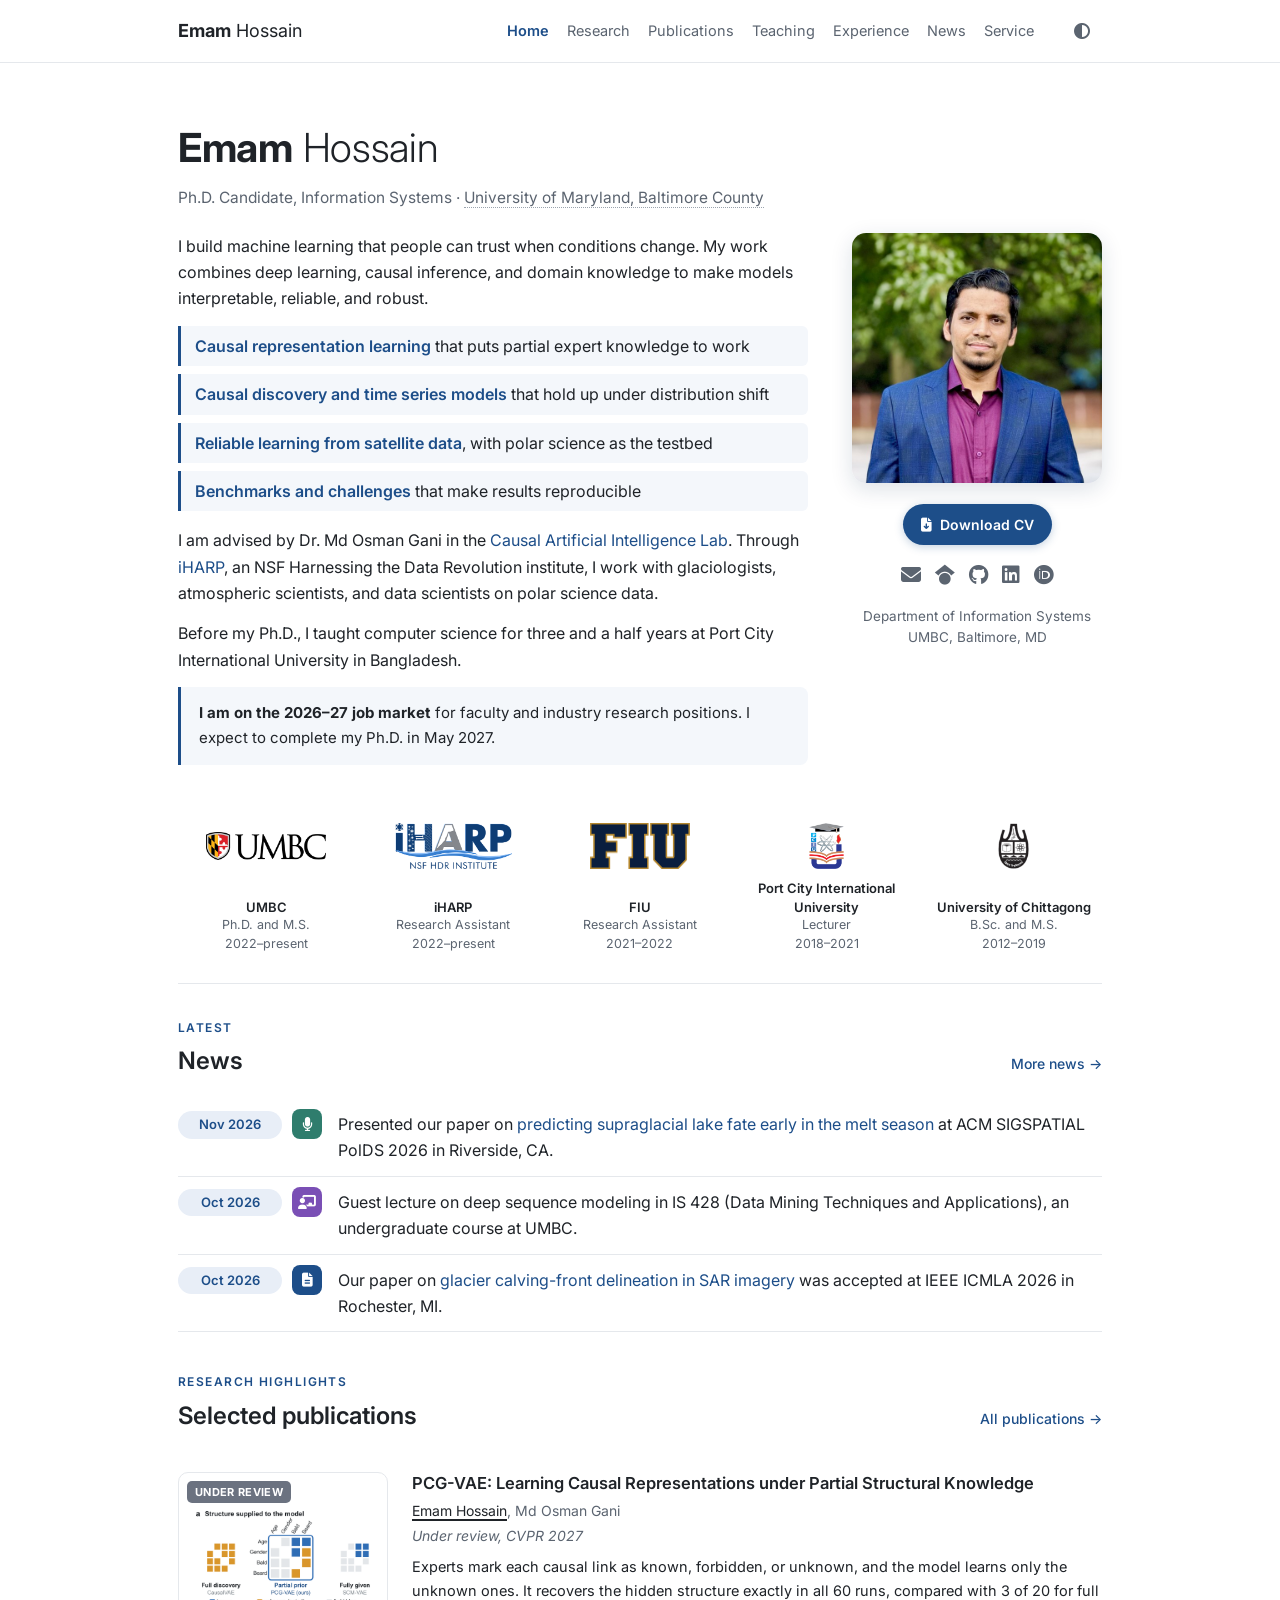
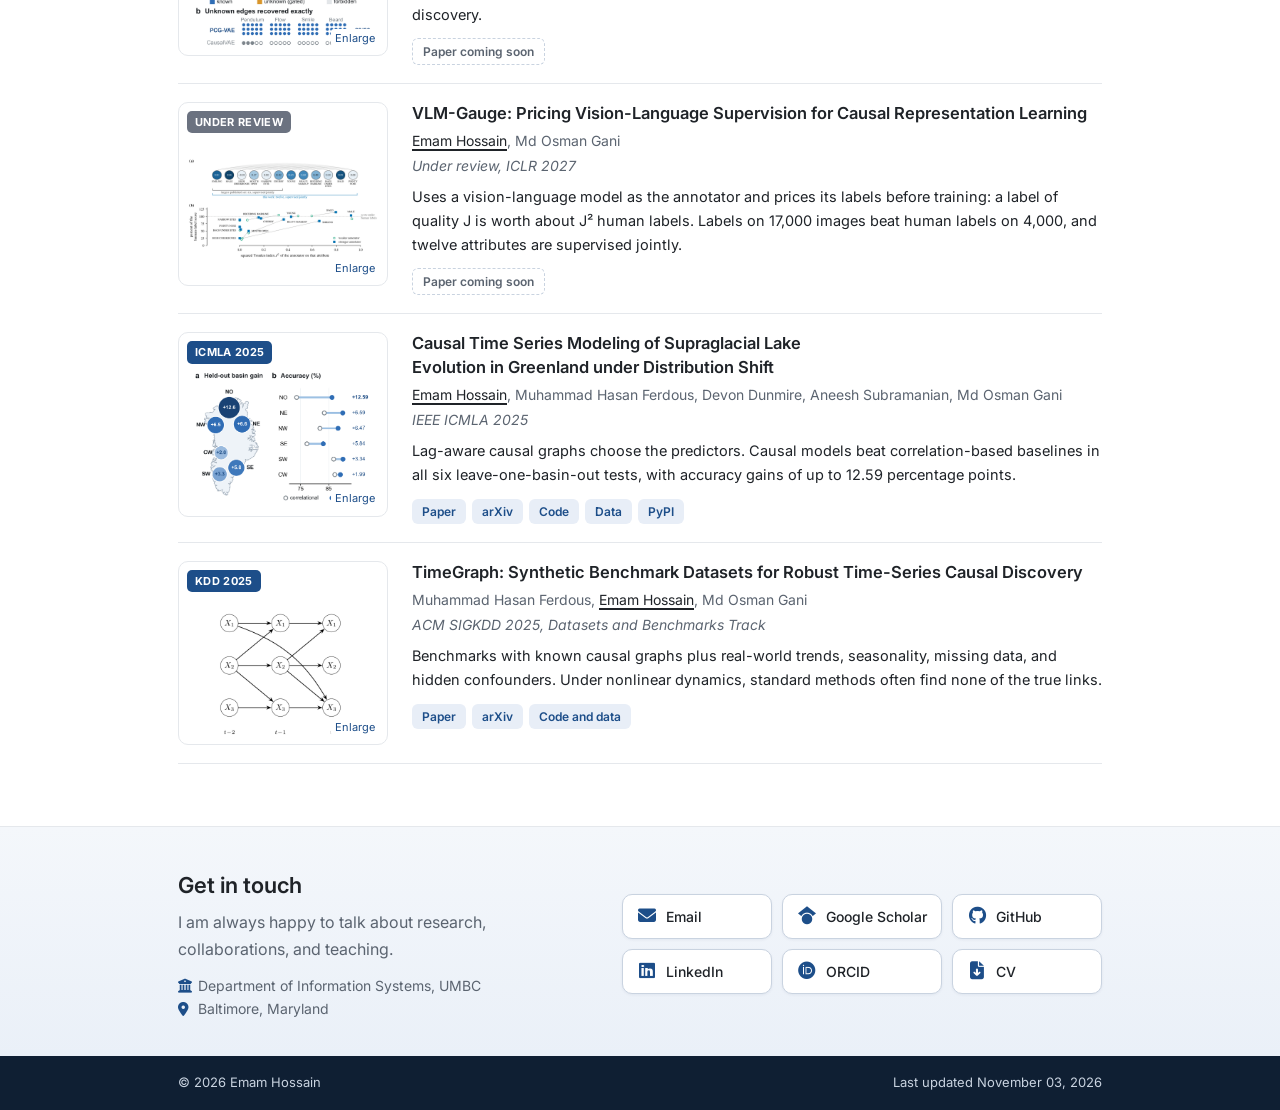
==== commit 1bcddb10: "Add PolDS 2026 presentation, IS 428 guest lecture, and refreshed public CV News and Talks: paper pre" ====
--- a/index.html
+++ b/index.html
@@ -61,9 +61,9 @@
 <div class="aff"><img alt="University of Chittagong" decoding="async" height="77" src="assets/logo_cu.png" width="51"/><b>University of Chittagong</b>B.Sc. and M.S.<br/>2012–2019</div>
 </div>
 <section><p class="eyebrow">Latest</p><h2>News <a href="news.html">More news →</a></h2>
-<ul class="news"><li data-c="paper"><span class="date">Oct 2026</span><span class="ic paper"><i aria-hidden="true" class="fa-solid fa-file-lines"></i></span><p>Our paper on <a href="https://arxiv.org/abs/2610.04066" rel="noopener" target="_blank">glacier calving-front delineation in SAR imagery</a> was accepted at IEEE ICMLA 2026 in Rochester, MI.</p></li><li data-c="talk"><span class="date">Aug 2026</span><span class="ic talk"><i aria-hidden="true" class="fa-solid fa-microphone"></i></span><p>Presented our position paper, <i>Moving Beyond Correlation: Causal AI for Generalizable Climate Science</i>, at the NSF HDR Ecosystem Conference in Chicago.</p></li><li data-c="paper"><span class="date">Aug 2026</span><span class="ic paper"><i aria-hidden="true" class="fa-solid fa-file-lines"></i></span><p>Our paper on <a href="https://arxiv.org/abs/2610.04073" rel="noopener" target="_blank">inductive biases in cryospheric image classification</a> appeared at IEEE IGARSS 2026.</p></li></ul></section>
+<ul class="news"><li data-c="talk"><span class="date">Nov 2026</span><span class="ic talk"><i aria-hidden="true" class="fa-solid fa-microphone"></i></span><p>Presented our paper on <a href="https://arxiv.org/abs/2608.30113" rel="noopener" target="_blank">predicting supraglacial lake fate early in the melt season</a> at ACM SIGSPATIAL PolDS 2026 in Riverside, CA.</p></li><li data-c="teach"><span class="date">Oct 2026</span><span class="ic teach"><i aria-hidden="true" class="fa-solid fa-chalkboard-user"></i></span><p>Guest lecture on deep sequence modeling in IS 428 (Data Mining Techniques and Applications), an undergraduate course at UMBC.</p></li><li data-c="paper"><span class="date">Oct 2026</span><span class="ic paper"><i aria-hidden="true" class="fa-solid fa-file-lines"></i></span><p>Our paper on <a href="https://arxiv.org/abs/2610.04066" rel="noopener" target="_blank">glacier calving-front delineation in SAR imagery</a> was accepted at IEEE ICMLA 2026 in Rochester, MI.</p></li></ul></section>
 <section><p class="eyebrow">Research highlights</p><h2>Selected publications <a href="publications.html#all">All publications →</a></h2>
-<div class="pub"><div class="thumb"><span class="badge k-ur">UNDER REVIEW</span><a aria-haspopup="dialog" aria-label="Enlarge Figure for PCG-VAE: Learning Causal Representations under Partial Structural Knowledge" class="figure-open" href="assets/pcgvae.png"><img alt="Figure for PCG-VAE: Learning Causal Representations under Partial Structural Knowledge" decoding="async" height="772" loading="lazy" src="assets/pcgvae.png" width="1000"/></a></div><div><p class="ptitle">PCG-VAE: Learning Causal Representations under Partial Structural Knowledge</p><p class="authors"><span class="me">Emam Hossain</span>, Md Osman Gani</p><p class="venue">Under review, CVPR 2027</p><p class="tldr">Experts mark each causal link as known, forbidden, or unknown, and the model learns only the unknown ones. It recovers the hidden structure exactly in all 60 runs, compared with 3 of 20 for full discovery.</p><div class="btns"><span>Paper coming soon</span></div></div></div><div class="pub"><div class="thumb"><span class="badge k-ur">UNDER REVIEW</span><a aria-haspopup="dialog" aria-label="Enlarge Figure for VLM-Gauge: Pricing Vision-Language Supervision for Causal Representation Learning" class="figure-open" href="assets/vlmgauge.png"><img alt="Figure for VLM-Gauge: Pricing Vision-Language Supervision for Causal Representation Learning" decoding="async" height="536" loading="lazy" src="assets/vlmgauge.png" width="1000"/></a></div><div><p class="ptitle">VLM-Gauge: Pricing Vision-Language Supervision for Causal Representation Learning</p><p class="authors"><span class="me">Emam Hossain</span>, Md Osman Gani</p><p class="venue">Under review, ICLR 2027</p><p class="tldr">Uses a vision-language model as the annotator and prices its labels before training: a label of quality J is worth about J² human labels. Labels on 17,000 images beat human labels on 4,000, and twelve attributes are supervised jointly.</p><div class="btns"><span>Paper coming soon</span></div></div></div><div class="pub"><div class="thumb"><span class="badge k-conf">ICMLA 2025</span><a aria-haspopup="dialog" aria-label="Enlarge Figure for Causal Time Series Modeling of Supraglacial Lake Evolution in Greenland under Distribution Shift" class="figure-open" href="assets/rictsc.png"><img alt="Figure for Causal Time Series Modeling of Supraglacial Lake Evolution in Greenland under Distribution Shift" decoding="async" height="774" loading="lazy" src="assets/rictsc.png" width="1000"/></a></div><div><p class="ptitle">Causal Time Series Modeling of Supraglacial Lake Evolution in Greenland under Distribution Shift</p><p class="authors"><span class="me">Emam Hossain</span>, Muhammad Hasan Ferdous, Devon Dunmire, Aneesh Subramanian, Md Osman Gani</p><p class="venue">IEEE ICMLA 2025</p><p class="tldr">Lag-aware causal graphs choose the predictors. Causal models beat correlation-based baselines in all six leave-one-basin-out tests, with accuracy gains of up to 12.59%.</p><div class="btns"><a href="https://doi.org/10.1109/ICMLA66185.2025.00187" rel="noopener" target="_blank">Paper</a><a href="https://doi.org/10.48550/arXiv.2510.15265" rel="noopener" target="_blank">arXiv</a><a href="https://github.com/iharp-institute/Causal-time-series-modeling-of-supraglacial-lake-evolution-in-Greenland-under-distribution-shift" rel="noopener" target="_blank">Code</a><a href="https://doi.org/10.5281/zenodo.15833259" rel="noopener" target="_blank">Data</a><a href="https://pypi.org/project/rictsc/" rel="noopener" target="_blank">PyPI</a></div></div></div><div class="pub"><div class="thumb"><span class="badge k-conf">KDD 2025</span><a aria-haspopup="dialog" aria-label="Enlarge Figure for TimeGraph: Synthetic Benchmark Datasets for Robust Time-Series Causal Discovery" class="figure-open" href="assets/timegraph.png"><img alt="Figure for TimeGraph: Synthetic Benchmark Datasets for Robust Time-Series Causal Discovery" decoding="async" height="776" loading="lazy" src="assets/timegraph.png" width="1000"/></a></div><div><p class="ptitle">TimeGraph: Synthetic Benchmark Datasets for Robust Time-Series Causal Discovery</p><p class="authors">Muhammad Hasan Ferdous, <span class="me">Emam Hossain</span>, Md Osman Gani</p><p class="venue">ACM SIGKDD 2025, Datasets and Benchmarks Track</p><p class="tldr">Benchmarks with known causal graphs plus real-world trends, seasonality, missing data, and hidden confounders. Under nonlinear dynamics, standard methods often find none of the true links.</p><div class="btns"><a href="https://doi.org/10.1145/3711896.3737439" rel="noopener" target="_blank">Paper</a><a href="https://doi.org/10.48550/arXiv.2506.01361" rel="noopener" target="_blank">arXiv</a><a href="https://github.com/iharp-institute/TimeGraph-Synthetic-Benchmark-Datasets-for-Robust-Time-Series-Causal-Discovery" rel="noopener" target="_blank">Code and data</a></div></div></div>
+<div class="pub"><div class="thumb"><span class="badge k-ur">UNDER REVIEW</span><a aria-haspopup="dialog" aria-label="Enlarge Figure for PCG-VAE: Learning Causal Representations under Partial Structural Knowledge" class="figure-open" href="assets/pcgvae.png"><img alt="Figure for PCG-VAE: Learning Causal Representations under Partial Structural Knowledge" decoding="async" height="772" loading="lazy" src="assets/pcgvae.png" width="1000"/></a></div><div><p class="ptitle">PCG-VAE: Learning Causal Representations under Partial Structural Knowledge</p><p class="authors"><span class="me">Emam Hossain</span>, Md Osman Gani</p><p class="venue">Under review, CVPR 2027</p><p class="tldr">Experts mark each causal link as known, forbidden, or unknown, and the model learns only the unknown ones. It recovers the hidden structure exactly in all 60 runs, compared with 3 of 20 for full discovery.</p><div class="btns"><span>Paper coming soon</span></div></div></div><div class="pub"><div class="thumb"><span class="badge k-ur">UNDER REVIEW</span><a aria-haspopup="dialog" aria-label="Enlarge Figure for VLM-Gauge: Pricing Vision-Language Supervision for Causal Representation Learning" class="figure-open" href="assets/vlmgauge.png"><img alt="Figure for VLM-Gauge: Pricing Vision-Language Supervision for Causal Representation Learning" decoding="async" height="536" loading="lazy" src="assets/vlmgauge.png" width="1000"/></a></div><div><p class="ptitle">VLM-Gauge: Pricing Vision-Language Supervision for Causal Representation Learning</p><p class="authors"><span class="me">Emam Hossain</span>, Md Osman Gani</p><p class="venue">Under review, ICLR 2027</p><p class="tldr">Uses a vision-language model as the annotator and prices its labels before training: a label of quality J is worth about J² human labels. Labels on 17,000 images beat human labels on 4,000, and twelve attributes are supervised jointly.</p><div class="btns"><span>Paper coming soon</span></div></div></div><div class="pub"><div class="thumb"><span class="badge k-conf">ICMLA 2025</span><a aria-haspopup="dialog" aria-label="Enlarge Figure for Causal Time Series Modeling of Supraglacial Lake Evolution in Greenland under Distribution Shift" class="figure-open" href="assets/rictsc.png"><img alt="Figure for Causal Time Series Modeling of Supraglacial Lake Evolution in Greenland under Distribution Shift" decoding="async" height="774" loading="lazy" src="assets/rictsc.png" width="1000"/></a></div><div><p class="ptitle">Causal Time Series Modeling of Supraglacial Lake Evolution in Greenland under Distribution Shift</p><p class="authors"><span class="me">Emam Hossain</span>, Muhammad Hasan Ferdous, Devon Dunmire, Aneesh Subramanian, Md Osman Gani</p><p class="venue">IEEE ICMLA 2025</p><p class="tldr">Lag-aware causal graphs choose the predictors. Causal models beat correlation-based baselines in all six leave-one-basin-out tests, with accuracy gains of up to 12.59 percentage points.</p><div class="btns"><a href="https://doi.org/10.1109/ICMLA66185.2025.00187" rel="noopener" target="_blank">Paper</a><a href="https://doi.org/10.48550/arXiv.2510.15265" rel="noopener" target="_blank">arXiv</a><a href="https://github.com/iharp-institute/Causal-time-series-modeling-of-supraglacial-lake-evolution-in-Greenland-under-distribution-shift" rel="noopener" target="_blank">Code</a><a href="https://doi.org/10.5281/zenodo.15833259" rel="noopener" target="_blank">Data</a><a href="https://pypi.org/project/rictsc/" rel="noopener" target="_blank">PyPI</a></div></div></div><div class="pub"><div class="thumb"><span class="badge k-conf">KDD 2025</span><a aria-haspopup="dialog" aria-label="Enlarge Figure for TimeGraph: Synthetic Benchmark Datasets for Robust Time-Series Causal Discovery" class="figure-open" href="assets/timegraph.png"><img alt="Figure for TimeGraph: Synthetic Benchmark Datasets for Robust Time-Series Causal Discovery" decoding="async" height="776" loading="lazy" src="assets/timegraph.png" width="1000"/></a></div><div><p class="ptitle">TimeGraph: Synthetic Benchmark Datasets for Robust Time-Series Causal Discovery</p><p class="authors">Muhammad Hasan Ferdous, <span class="me">Emam Hossain</span>, Md Osman Gani</p><p class="venue">ACM SIGKDD 2025, Datasets and Benchmarks Track</p><p class="tldr">Benchmarks with known causal graphs plus real-world trends, seasonality, missing data, and hidden confounders. Under nonlinear dynamics, standard methods often find none of the true links.</p><div class="btns"><a href="https://doi.org/10.1145/3711896.3737439" rel="noopener" target="_blank">Paper</a><a href="https://doi.org/10.48550/arXiv.2506.01361" rel="noopener" target="_blank">arXiv</a><a href="https://github.com/iharp-institute/TimeGraph-Synthetic-Benchmark-Datasets-for-Robust-Time-Series-Causal-Discovery" rel="noopener" target="_blank">Code and data</a></div></div></div>
 </section>
 </main>
 <div class="band"><div class="wrap">
@@ -79,6 +79,6 @@
 <a href="https://orcid.org/0000-0002-6422-1895" rel="noopener" target="_blank"><i aria-hidden="true" class="fa-brands fa-orcid"></i>ORCID</a>
 <a href="assets/Hossain_Emam_CV.pdf" rel="noopener" target="_blank"><i aria-hidden="true" class="fa-solid fa-file-arrow-down"></i>CV</a>
 </div></div></div>
-<footer><div class="wrap"><span>© 2026 Emam Hossain</span><button class="layout-switch" onclick="toggleLayout()">Use desktop layout</button><span>Last updated <time datetime="2026-10-23">October 23, 2026</time></span></div></footer>
+<footer><div class="wrap"><span>© 2026 Emam Hossain</span><button class="layout-switch" onclick="toggleLayout()">Use desktop layout</button><span>Last updated <time datetime="2026-11-03">November 03, 2026</time></span></div></footer>
 <dialog aria-labelledby="figure-caption" class="figure-dialog" id="figure-dialog"><button autofocus="" onclick="this.closest('dialog').close()" type="button">Close figure</button><img alt=""/><p id="figure-caption"></p></dialog>
 </body></html>
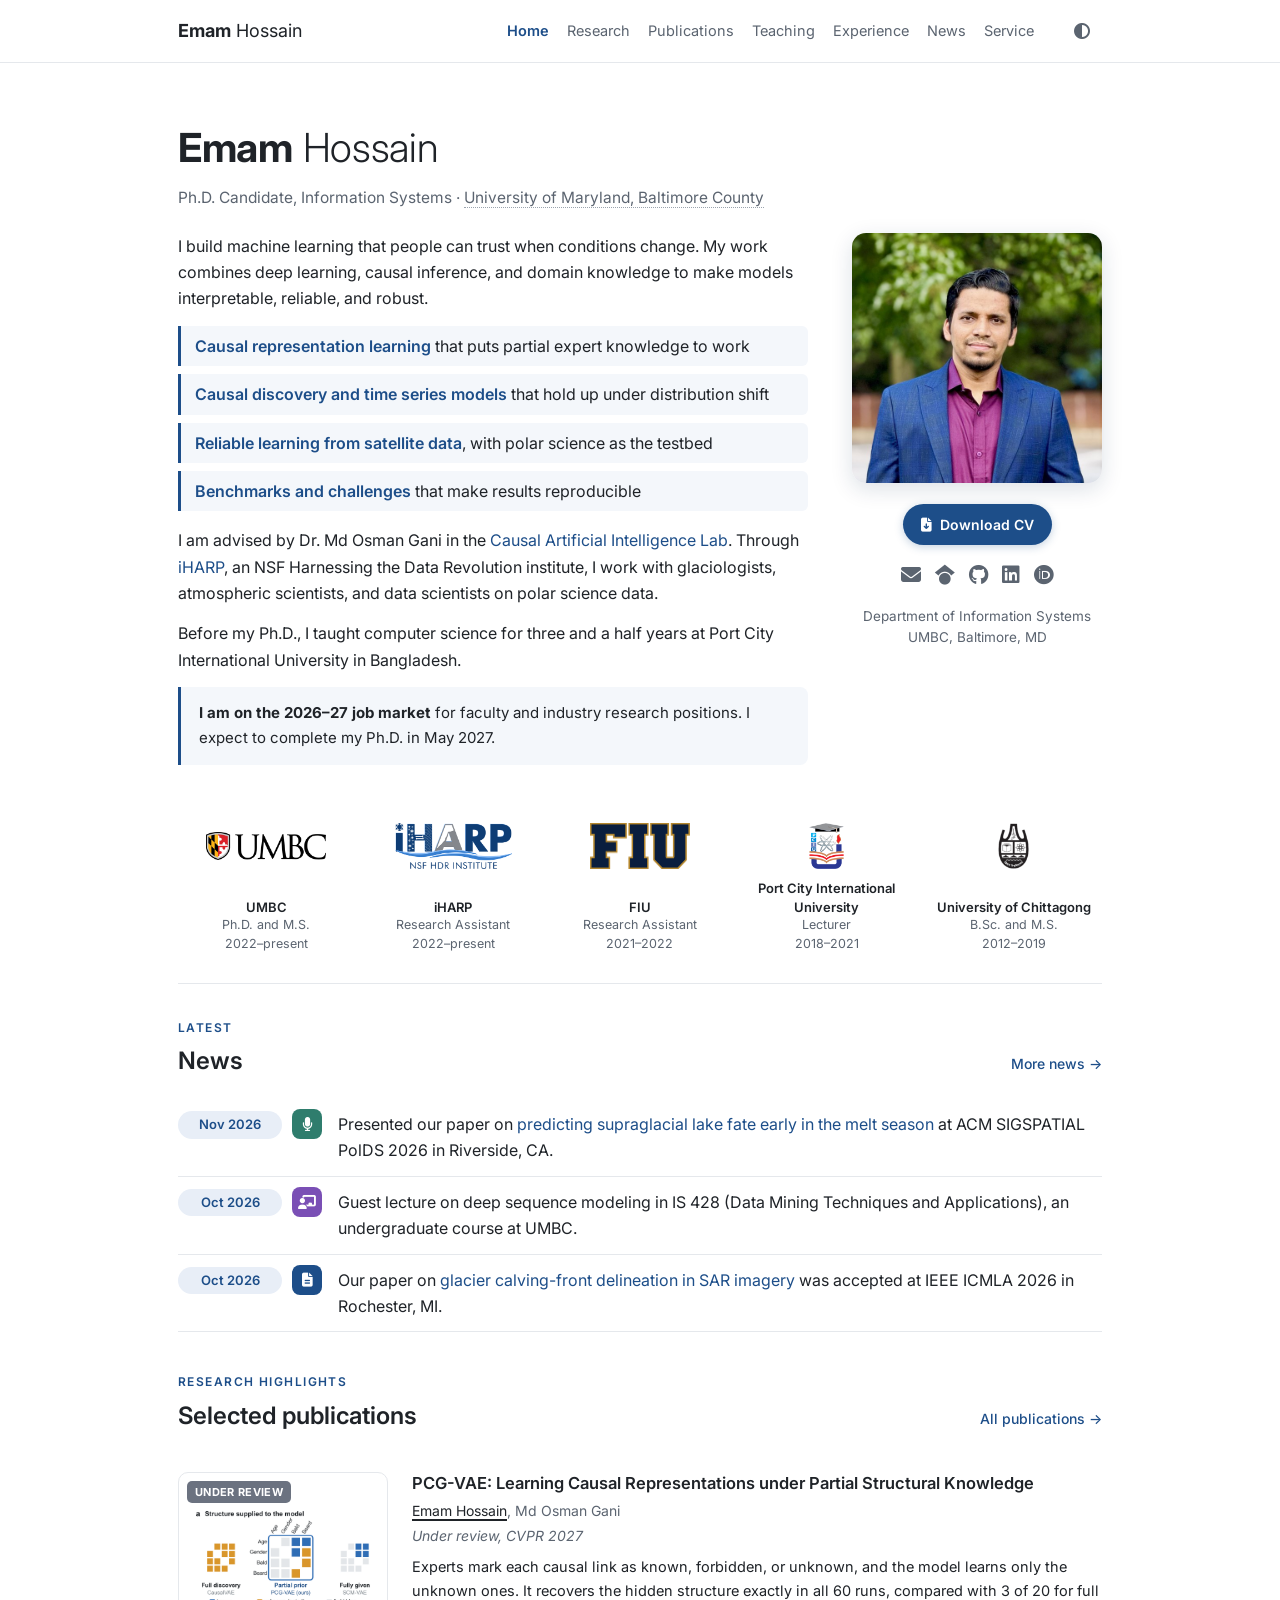
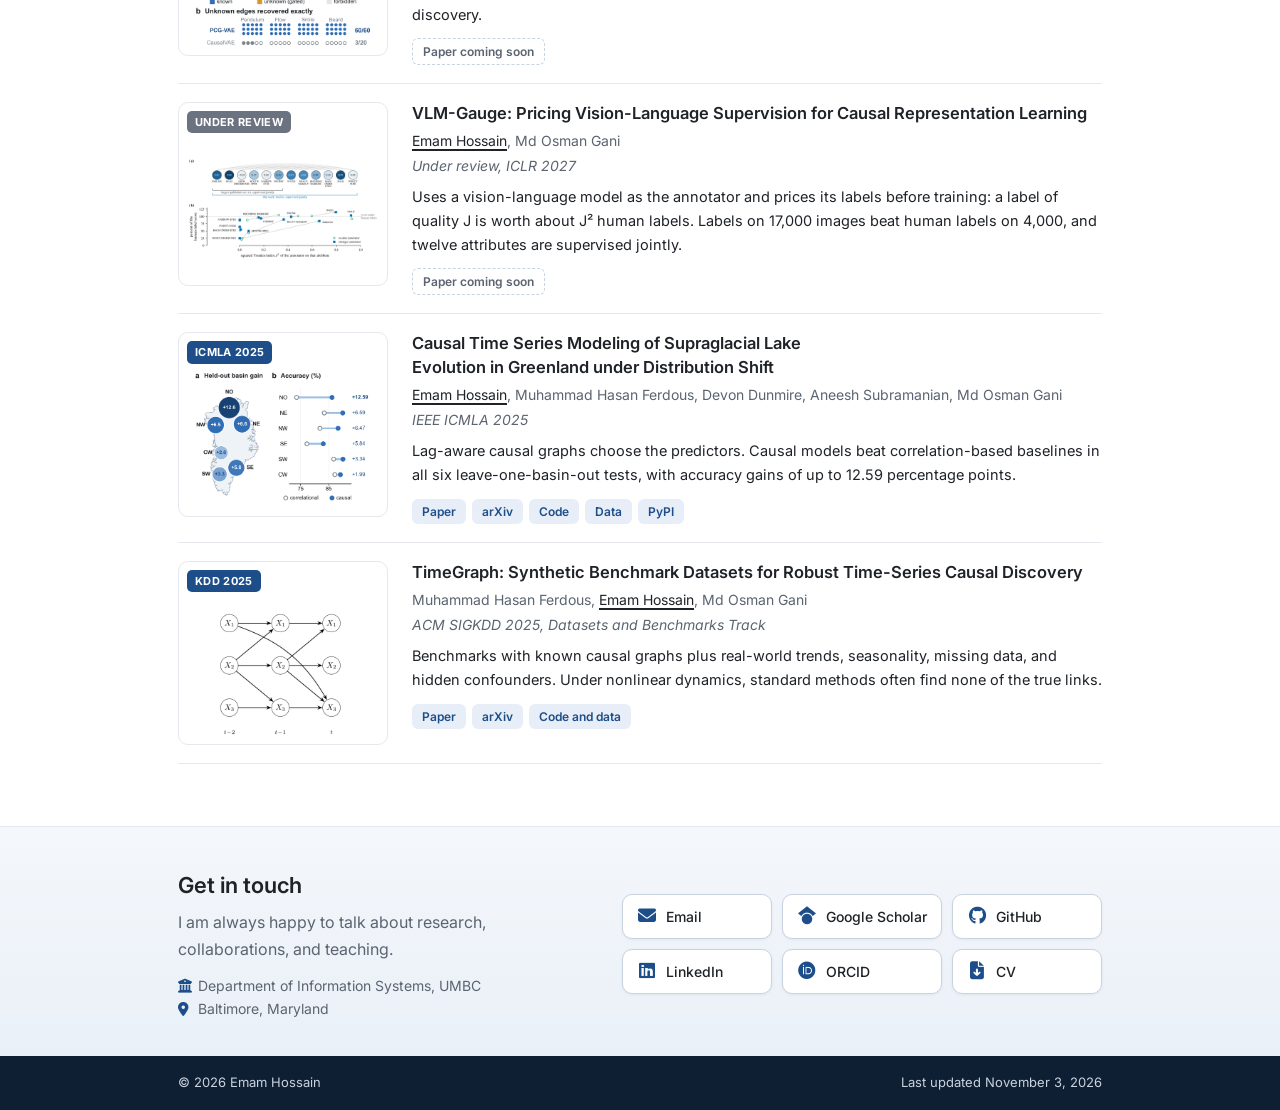
==== commit d4433373: "Keep theme choice until the tab closes; fix publication tab links and layout Theme: follows the devi" ====
--- a/index.html
+++ b/index.html
@@ -16,7 +16,7 @@
 <link href="https://fonts.googleapis.com" rel="preconnect"/><link crossorigin="" href="https://fonts.gstatic.com" rel="preconnect"/>
 <link href="https://fonts.googleapis.com/css2?family=Inter:wght@300;400;500;600;700&amp;display=swap" rel="stylesheet"/>
 <link href="https://cdnjs.cloudflare.com/ajax/libs/font-awesome/6.5.2/css/all.min.css" rel="stylesheet"/>
-<link href="site.css?v=e5c4966e0497" rel="stylesheet"/><script src="site.js?v=e5c4966e0497"></script>
+<link href="site.css?v=0a09b5d97c6c" rel="stylesheet"/><script src="site.js?v=0a09b5d97c6c"></script>
 <script type="application/ld+json">{"@context":"https://schema.org","@type":"Person","name":"Emam Hossain","jobTitle":"Ph.D. Candidate in Information Systems","url":"https://ehfahad.github.io/","image":"https://ehfahad.github.io/assets/photo.jpg","email":"mailto:emamh1@umbc.edu","affiliation":{"@type":"CollegeOrUniversity","name":"University of Maryland, Baltimore County"},"sameAs":["https://scholar.google.com/citations?user=ZDVEJJMAAAAJ","https://github.com/ehfahad/","https://www.linkedin.com/in/hossainemam/","https://orcid.org/0000-0002-6422-1895"]}</script>
 </head>
 <body>
@@ -79,6 +79,6 @@
 <a href="https://orcid.org/0000-0002-6422-1895" rel="noopener" target="_blank"><i aria-hidden="true" class="fa-brands fa-orcid"></i>ORCID</a>
 <a href="assets/Hossain_Emam_CV.pdf" rel="noopener" target="_blank"><i aria-hidden="true" class="fa-solid fa-file-arrow-down"></i>CV</a>
 </div></div></div>
-<footer><div class="wrap"><span>© 2026 Emam Hossain</span><button class="layout-switch" onclick="toggleLayout()">Use desktop layout</button><span>Last updated <time datetime="2026-11-03">November 03, 2026</time></span></div></footer>
+<footer><div class="wrap"><span>© 2026 Emam Hossain</span><span>Last updated <time datetime="2026-11-03">November 3, 2026</time></span></div></footer>
 <dialog aria-labelledby="figure-caption" class="figure-dialog" id="figure-dialog"><button autofocus="" onclick="this.closest('dialog').close()" type="button">Close figure</button><img alt=""/><p id="figure-caption"></p></dialog>
 </body></html>
--- a/site.css
+++ b/site.css
@@ -74,8 +74,7 @@
 /* publication cards */
 .pub{display:grid;grid-template-columns:210px 1fr;gap:24px;padding:18px 0;border-bottom:1px solid var(--line)}
 .thumb{position:relative;border:1px solid var(--line);border-radius:10px;background:#fff;padding:8px;display:flex;flex-direction:column;gap:6px;align-self:start}
-.figure-open{display:block;height:138px;position:relative}
-.figure-open::after{content:'Enlarge';position:absolute;right:0;bottom:0;background:#fff;color:#1d4e89;font-size:11px;padding:0 4px;border-radius:3px}
+.figure-open{display:block;height:138px;position:relative;cursor:zoom-in}
 .thumb img{width:100%;height:100%;object-fit:contain;display:block}
 .badge{align-self:flex-start;background:var(--k,#1d4e89);color:#fff;font-size:11px;font-weight:700;padding:2px 8px;border-radius:5px;letter-spacing:.03em}
 .ptitle{font-weight:600;font-size:16.5px;line-height:1.4;margin:0 0 4px;color:var(--text)}
@@ -96,12 +95,8 @@
 .figure-dialog{width:min(1100px,95vw);max-height:92vh;border:1px solid var(--line);border-radius:12px;background:var(--bg);color:var(--text);padding:18px}
 .figure-dialog::backdrop{background:rgba(0,0,0,.7)}
 .figure-dialog img{display:block;max-height:72vh;width:100%;object-fit:contain;background:#fff;margin:12px auto}
-.figure-dialog button,.layout-switch{font:inherit;cursor:pointer;border:1px solid var(--chip);border-radius:6px;padding:5px 10px;color:var(--text);background:var(--card)}
+.figure-dialog button{font:inherit;cursor:pointer;border:1px solid var(--chip);border-radius:6px;padding:5px 10px;color:var(--text);background:var(--card)}
 .figure-dialog p{margin:6px 0;font-size:14px}
-.lecture-details{margin-top:6px;font-size:14.5px;color:var(--muted)}
-.lecture-details summary{color:var(--accent);cursor:pointer;min-height:32px}
-.layout-switch{display:none;font-size:12px}
-html[data-layout="desktop"] .layout-switch{display:inline-block}
 .biblist{list-style:none;padding:0;margin:0}
 .biblist li{padding:12px 0;border-bottom:1px solid var(--line);font-size:15px;display:grid;grid-template-columns:42px 1fr;gap:8px}
 .biblist .n{color:var(--muted);font-size:13px;padding-top:2px}
@@ -163,7 +158,7 @@
 .cbtns a i{font-size:18px;color:var(--accent);width:20px;text-align:center}
 .cbtns a:hover{border-color:var(--accent);text-decoration:none}
 footer{background:var(--footer);color:#c9d3e0;font-size:13px} footer .wrap{display:flex;flex-wrap:wrap;gap:4px 16px;justify-content:space-between;padding-block:16px}
-@media (max-width:960px){nav .wrap{flex-wrap:wrap;height:auto;min-height:58px;gap:0 16px}.menu-btn{display:block}.navr{margin-left:auto}.layout-switch{display:inline-block}
+@media (max-width:960px){nav .wrap{flex-wrap:wrap;height:auto;min-height:58px;gap:0 16px}.menu-btn{display:block}.navr{margin-left:auto}
  .menu{display:none;order:3;width:100%;flex-direction:column;align-items:stretch;gap:0;padding:2px 0 10px;font-size:16px}
  nav.open .menu{display:flex}.menu a{padding:11px 2px;border-top:1px solid var(--line)}}
 @media (max-width:820px){.hero{grid-template-columns:1fr;gap:28px;padding-top:36px}.side{padding-top:0;order:-1}.photo img{width:190px;height:190px}.affil{grid-template-columns:repeat(2,1fr);row-gap:22px}
